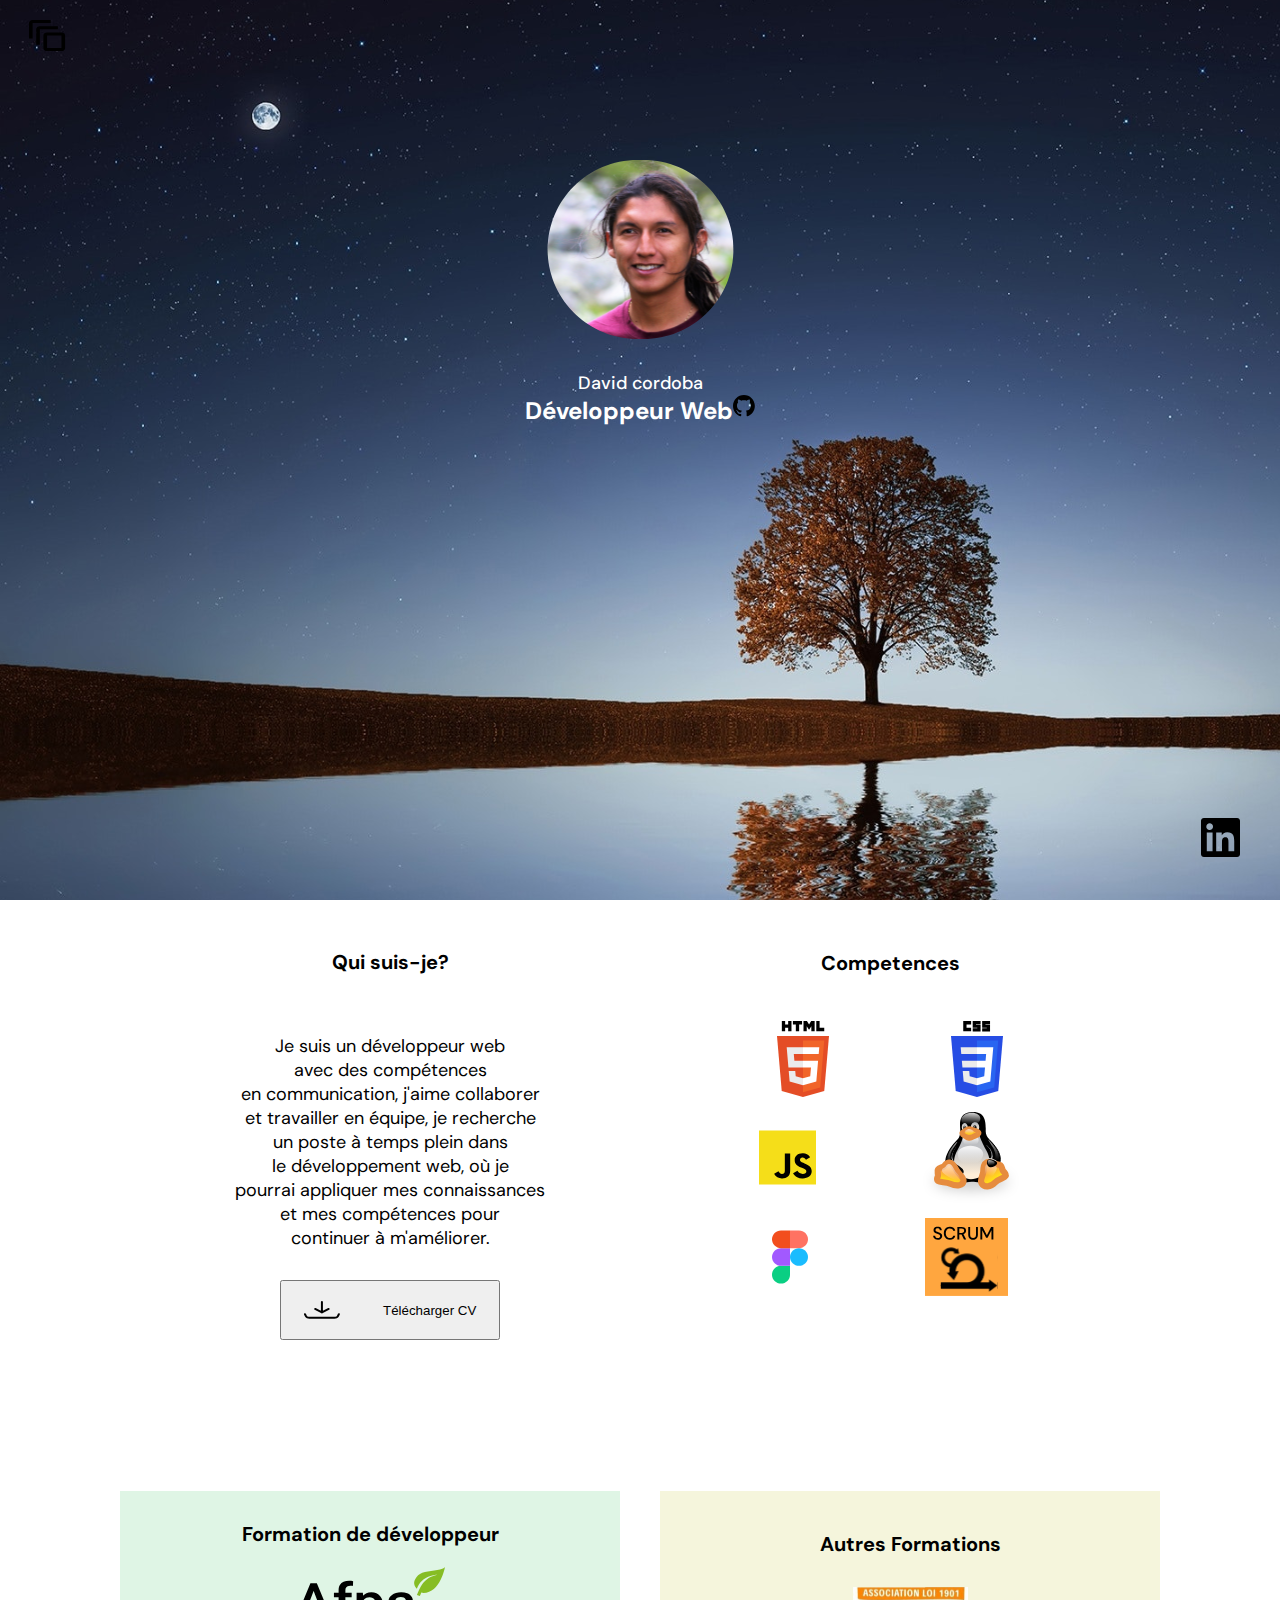
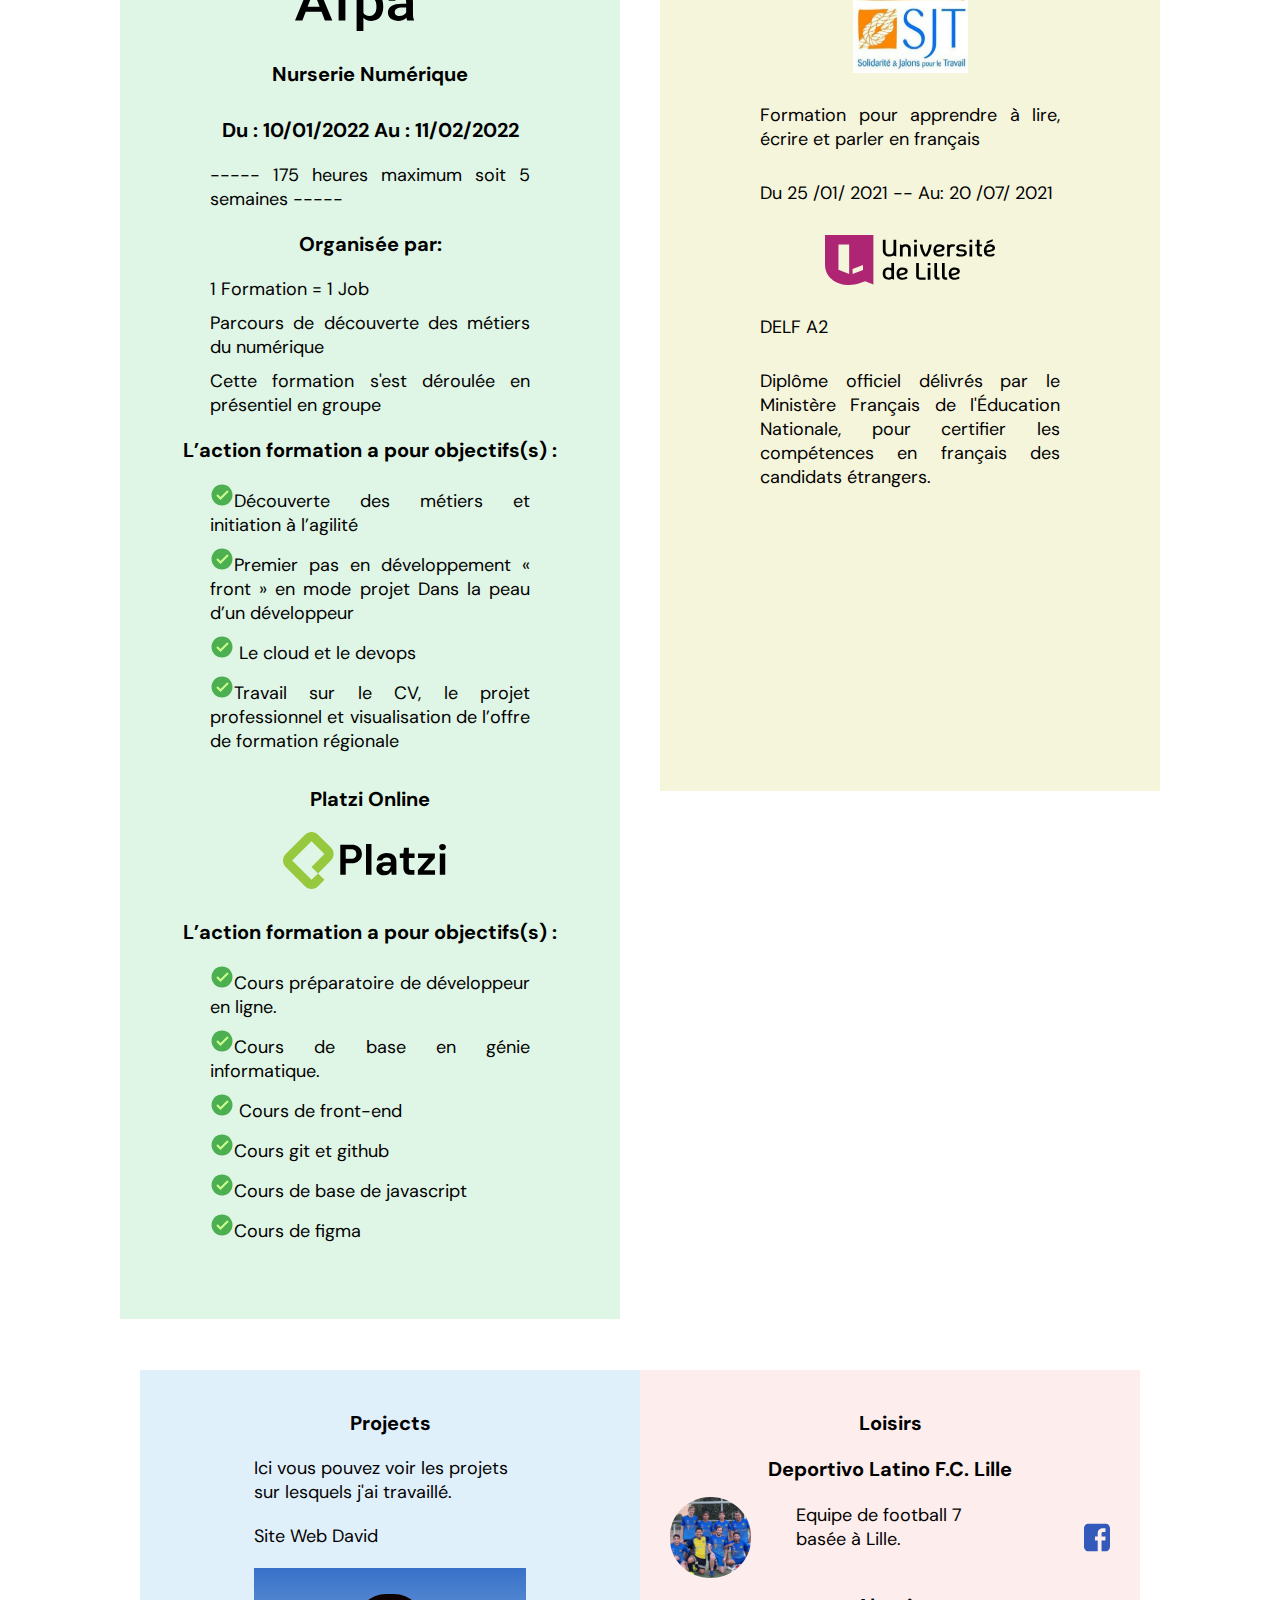
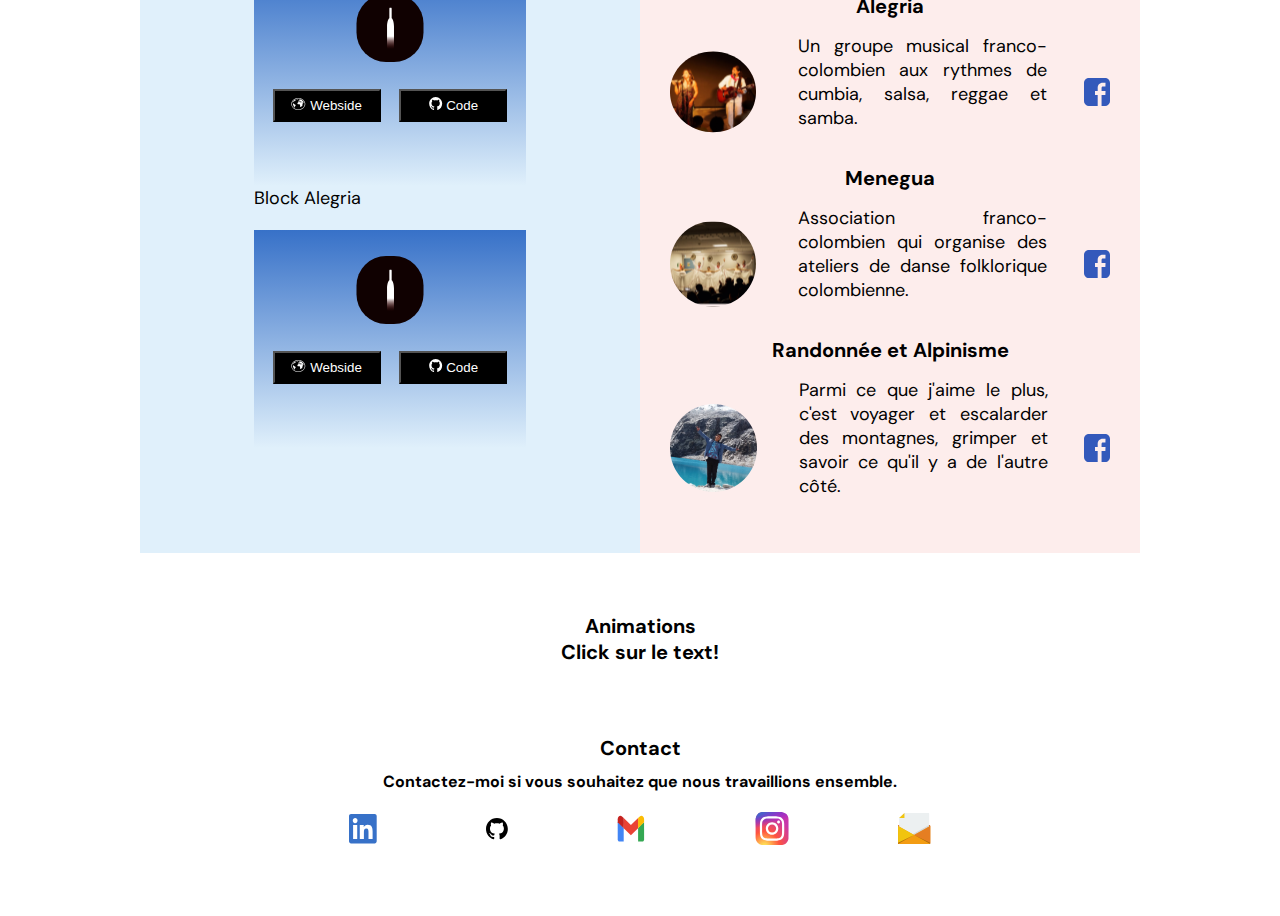
==== index.html @ ef3eb905 "termine los mediaQ para pc" ====
<!DOCTYPE html>
<html lang="en">

<head>
    <meta charset="UTF-8">
    <meta http-equiv="X-UA-Compatible" content="IE=edge">
    <meta name="viewport" content="width=device-width, initial-scale=1.0">
    <title>David</title>

    <link rel="shortcut icon" href="./images/Foto_David.svg" type="image/x-icon">
    <link
        href="https://fonts.googleapis.com/css2?family=DM+Sans:wght@400;500;700&family=Inter:wght@300;500&display=swap"
        rel="stylesheet" />
    <link rel="stylesheet" href="styles.css">
    <link rel="stylesheet" href="./media-queries.css">
    <link rel="stylesheet" href="./media_Q1025px-1920px.css">
</head>

<body>
    <header>

        <div class="header_icon_desplegable"><img src="./images/icon_desplegable.svg" alt="icon_desplegable"></div>
        <div class="header_images_title">
            <img class="foto_david" src="./images/Foto_David.svg" alt="Foto_David">
            <h1 class="header_h1">David cordoba</h1>
            <div class="header__developer">
                <div class="header__developer__title">Développeur Web </div>
                <div >
                    <a target="_blank" href="https://github.com/DavidBonvin">
                        <img class="icon-git" src="./images/icon_git_hub.svg" alt="icon_git_hub">
                    </a>
                </div>
            </div>
        </div>
        <div class="header_icon_in">
            <a target="_blank" href="https://www.linkedin.com/in/davidbonvin/">
                <img src="./images/icon_in.svg" alt="icon_in">
            </a>
        </div>
    </header>
    <div class="parent">
    <section class="Qui_suis-je">
        <h2>Qui suis-je?</h2>
        <p> Je suis un développeur web <br>
            avec des compétences <br>
            en communication, j'aime collaborer <br>
            et travailler en équipe, je recherche <br>
            un poste à temps plein dans <br>
            le développement web, où je <br>
            pourrai appliquer mes connaissances <br>
            et mes compétences pour <br>
            continuer à m'améliorer.</p>
        <button class="buttonCV"> <img src="./images/icon_descarga.svg" alt="icon_descarga">Télécharger CV </button>
    </section>
    <section class="competences">
        <h2>Competences</h2>
        <div class="container-competencesIcons">
        <div class="Competences_icons">
            <img src="./images/HTML5.svg" alt="HTML5">
            <img src="./images/CSS3.svg" alt="CSS3">
        </div>
        <div class="Competences_icons"><img src="./images/JS.svg" alt="JS">
            <img src="./images/Linux.svg" alt="Linux">
        </div>
        <div class="Competences_icons"><img src="./images/icon_figma.svg" alt="icon_figma">
            <img src="./images/scrum.svg" alt="scrum">
        </div></div>
    </section>
    </div>
    <div class="parent1">
    <section class="formations">
        <h2>Formation de développeur</h2>
        <article>
            <div class="formation__image__afpa">
                <img src="./images/Afpa.svg" alt="Afpa" width=30%>
            </div>
            <h2 class="formation__p__center">Nurserie Numérique</h2>
            <h2>Du : 10/01/2022 Au : 11/02/2022</h2>
            <p>----- 175 heures maximum soit 5 semaines -----</p>
        </article>
        <article id="Afpa_article">
            <h2>Organisée par:</h2>
            <p>1 Formation = 1 Job</p>
            <p>Parcours de découverte des métiers
                du numérique</p>
            <p>Cette formation s'est déroulée
                en présentiel en groupe</p>
            <h2>L’action formation a pour objectifs(s) :</h2>
            <p><img src="./images/icons_ok.svg" alt="icon">Découverte des métiers et initiation à l’agilité </p>
            <p> <img src="./images/icons_ok.svg" alt="icon">Premier pas en développement « front »
                en mode projet Dans la peau d’un développeur</p>
            <p><img src="./images/icons_ok.svg" alt="icon"> Le cloud et le devops</p>
            <p> <img src="./images/icons_ok.svg" alt="icon">Travail sur le CV, le projet professionnel
                et visualisation de l’offre de formation régionale</p>
        </article>
        <br>
        <h2>Platzi Online</h2>
        <div class="formation__image__afpa">
            <img src="./images/Platzi.svg" alt="Platzi" width=35%>
        </div>
        <h2>L’action formation a pour objectifs(s) :</h2>
        <p><img src="./images/icons_ok.svg" alt="icon">Cours préparatoire de développeur en ligne.</p>
        <p> <img src="./images/icons_ok.svg" alt="icon">Cours de base en génie informatique.</p>
        <p><img src="./images/icons_ok.svg" alt="icon"> Cours de front-end</p>
        <p> <img src="./images/icons_ok.svg" alt="icon">Cours git et github</p>
        <p> <img src="./images/icons_ok.svg" alt="icon">Cours de base de javascript</p>
        <p> <img src="./images/icons_ok.svg" alt="icon">Cours de figma</p> <br> <br>
    </section>
    <section class="Autres_formations">
        <h2>Autres Formations</h2>
        <div class="autres_formations__img">
            <img src="./images/SJT__icon.svg" alt="SJT">
        </div>
        <p>Formation pour apprendre à lire, écrire et parler en français </p>

        <p class="date__sjt"> Du 25 /01/ 2021 -- Au: 20 /07/ 2021</p>

        <div class="autres_formations__img">
            <img src="./images/Université_de_Lille_logo 1.svg" alt="U_Lille">
        </div>
        <p class="date__sjt">DELF A2</p>
        <p>Diplôme officiel délivrés par le Ministère Français de
            l'Éducation Nationale, pour certifier les compétences en français
            des candidats étrangers.
        </p>
    </section>
    </div>
    <div class="parent2">
    <section class="projets">
        <h2>Projects</h2>
        <p>Ici vous pouvez voir les projets <br>
            sur lesquels j'ai travaillé.</p>
        <p>Site Web David</p>
        <div id="cajas__projets">
            <div class="projets__1">
                <div class="projects__header"><img src="./images/img_bonvin.svg" alt="img_projecto"
                        class="cajas__projets__ima"></div>
                <div class="projects__foother">
                    <button class="projects__foother__button">
                        <span><img src="./images/mundo_icon.svg" alt="icon_mundo"></span>
                        Webside
                    </button>
                    <button class="projects__foother__button">
                        <span><img src="./images/git_icon_&.svg" alt="icon_git_hub"></span>
                        Code
                    </button>
                </div>
            </div>
            <p>Block Alegria</p>
            <div class="projets__1">
                <div class="projects__header"><img src="./images/img_bonvin.svg" alt="img_projecto"
                        class="cajas__projets__ima"></div>
                <div class="projects__foother">
                    <button class="projects__foother__button">
                        <span><img src="./images/mundo_icon.svg" alt="icon_mundo"></span>
                        Webside
                    </button>
                    <button class="projects__foother__button">
                        <span><img src="./images/git_icon_&.svg" alt="icon_git_hub"></span>
                        Code
                    </button>
                </div>
            </div>
        </div>
    </section>
    <section class="loisirs">
        <h2>Loisirs</h2>
        <h2>Deportivo Latino F.C. Lille</h2>
        <div class="Loisirs__top">
            <img src="./images/FCLatinos.svg" alt="latinos">
            <p>Equipe de football 7 <br>
                basée à Lille. </p>
            <img src="./images/facebook-rect.svg" alt="">
        </div>
        <h2>Alegria</h2>
        <div class="Loisirs__top">
            <img src="./images/Alegria.svg" alt="latinos">
            <p>Un groupe musical franco-colombien
                aux rythmes de cumbia, salsa, reggae et samba. </p>
            <img src="./images/facebook-rect.svg" alt="">
        </div>
        <h2>Menegua</h2>
        <div class="Loisirs__top">
            <img src="./images/Menegua.svg" alt="latinos">
            <p>Association franco-colombien qui organise des ateliers de
                danse folklorique colombienne. </p>
            <img src="./images/facebook-rect.svg" alt="">
        </div>
        <h2>Randonnée et Alpinisme</h2>
        <div class="Loisirs__top">
            <img src="./images/randonnée.svg" alt="latinos">
            <p>Parmi ce que j'aime le plus, c'est voyager et escalarder
                des montagnes, grimper et savoir ce qu'il y a de l'autre côté.
            </p>
            <img src="./images/facebook-rect.svg" alt="">
        </div>
    </section>
    </div>
    <section class="animations">
        <h2>Animations</h2>
        <h2 onclick="this.innerHTML='Merci pour votre visite!'">Click sur le text!</h2>
    </section>
    <footer>
        <h1 class="footer__h1">Contact</h1>
        <h2 class="footer__h2">Contactez-moi si vous souhaitez
            que nous travaillions ensemble.</h2>
        <div class="footer__icons">
            <img src="./images/icon_in_color.svg" alt="icon_in_color">
            <img src="./images/icon_git_hub.svg" alt="icon_git_hub">
            <img src="./images/icon_gmail.svg" alt="icon_gmail">
            <img src="./images/icon_instagram.svg" alt="icon_instagram">
            <img src="./images/icon_mensage.svg" alt="icon_mensage">
        </div>
    </footer>
    
</body>
<script src="./JS/index.js"></script>
</html>
---- styles.css ----
/*  Como tabajar ordenadamente 
1. posicionamiento
2.Modelo de caja (box model)
3.tipografia
4.visuales
5.otros 
*/
/* Como llamar la fuestes en css 
font-family: 'DM Sans', sans-serif;
font-family: 'Inter', sans-serif;
*/
  
/*  hbvdv */

* {
    box-sizing: border-box;
    margin: 0;
    padding: 0;
}
html {
    font-size: 62.5%;
    font-family: "DM Sans", sans-serif;
    
}
header {
    position: relative;
    display: flex;
    flex-direction: column;
    
    justify-content: space-between;
    width: 100%;
    min-width: 320px;
    height: 100vh;
    text-align: center;
    

}
.header_icon_desplegable{
    align-self: flex-start;
    padding: 2em 0em 0em 2.9em;
}
.header_icon_in{
    align-self: flex-end;
    padding: 1.5em;
}
.header_images_title {

    padding: 1em;
}
.foto_david{
    width: 40%;
    height: 40%;
}
.header_h1 {
    font-family: DM Sans;
    font-style: normal;
    font-weight: 500;
    font-size: 18px;
    line-height: 23px;
    padding: 30px 0px 0px 0px;
}
.header__developer {
    display: flex;
    justify-content: center;
}
.header__developer__title{
    font-family: 'DM Sans';
    font-size: 24px;
    font-weight: bold;
}
/* section Qui suis-je?*/

.Qui_suis-je h2 {
   
    font-style: normal;
    font-weight: 500;
    font-size: 18px;
    line-height: 23px;

    text-align: center;
    padding-top: 50px;
    padding-bottom: 30px;

}
.Qui_suis-je p {
    font-family:'DM Sans';
    text-align: center;
    font-size: medium;
    padding-top: 30px;
    padding-bottom: 30px;
}

    

.buttonCV {
    display: flex;
    justify-content: space-around;
    align-items: center;
  
    width: 220px;
    height: 60px;
    margin-left:auto ;
    margin-right:auto; 
}
/*Competences*/
.competences {
    padding-bottom: 30px;
}
.competences h2 {
    text-align: center;
    padding-top: 50px;
    padding-bottom: 30px;
}
.Competences_icons{
    
display: flex;

justify-content: space-evenly;
margin: 15px;
}

/* Formation */
.formations{
    position: relative;
    width: 100%;
    min-width: 320px;
    height: 100%;
    background-color: rgb(223, 245, 229);
    padding-top: 20px;
  
}
.formations h2{
    font-family: DM Sans;
    font-style: normal;
    font-weight: 500;
    font-size: 18px;
    text-align: center;
    padding-top: 10px;
    margin-bottom: 20px;
}
.formations p {
    text-align:justify;
    width:320px;
    margin: auto;
    font-size: 14px;
    margin-bottom: 10px;
}
.formation__p__center {
    text-align: center;
}
.formation__image__afpa{
    display: flex;
    justify-content: center;
    margin-bottom: 20px;
}
.formation__button {
    display: flex;
    justify-content:space-evenly;
    margin-top: 20px;
}
.afpa__p__center {
    text-align: center;
}

/* Autres Formations*/
.Autres_formations{
    position: relative;
    width: 100%;
    min-width: 320px;
    height: 100vh;
    background-color: beige;
  
}
.Autres_formations h2{
    font-family: DM Sans;
    font-style: normal;
    font-weight: 500;
    font-size: 18px;
    text-align: center;
    padding-top: 40px;
    margin-bottom: 30px;
}
.Autres_formations p {
    text-align: justify;
    width:300px;
    margin: auto;
    font-size: 18px;
    margin-bottom: 30px;
}
.autres_formations__img {
 display: flex;
 justify-content: center;    
 margin-bottom: 30px;
}
.date__sjt{
    text-align: center;
}
/*Projets*/
.projets{
    position: relative;
    width: 100%;
    min-width: 320px;
    height: 100%;
    padding-top: 20px;
    background-color:#E0F0FB ;
    padding-bottom: 40px;
  
  
}
.projets h2{
    font-family: DM Sans;
    font-style: normal;
    font-weight: 500;
    font-size: 18px;
    text-align: center;
    padding: 20px;
}
.projets p {
    text-align: justify;
    width:272px;
    margin: auto;
    font-size: 18px;
    padding-bottom: 20px;
}
.projets__1{
    width:272px;
height: 218px;
display: flex;
flex-direction: column;
background: linear-gradient(180deg, #3771C8 0%, rgba(55, 113, 200, 0) 100%);
margin: auto;

}
.projects__header{
    width: 100%;
    height: 121px;
    display: flex;
    justify-content: center;
    align-items: center;

}
.projects__foother {
    display: flex;
    justify-content: space-evenly;
}
.projects__foother__button{
    width: 108px;
    height: 33px;
    background-color: black;
    color: white;
}
.projets__2{
    Width:272px;
Height: 218px;
}
.cajas__projets__ima{
    width: 68px;
    height: 68px;
}
/* Loisirs*/
.loisirs{
    position: relative;
    width: 100%;
    min-width: 320px;
    height: 100%;
    padding-top: 30px;
    padding-bottom: 30px;
    background-color:#FDEDEC;
  
}
.loisirs h2 {
    font-family: DM Sans;
    font-style: normal;
    font-weight: 500;
    font-size: 18px;
    text-align: center;
    padding-top: 10px;
    margin-bottom: 10px;
}
.Loisirs__top {
    display: flex;
    justify-content: space-evenly;
    padding: 20px;
}
.Loisirs__top p {
    text-align: justify;
    width:200px;
    margin: auto;
    font-size: 14px;
    padding-bottom: 20px;
    padding-left: 10px;
    padding-right: 5px;
}
/* Animations*/
.animations {
    padding: 20px;
}
.animations h2 {
    text-align: center;
}


/* Footer */
footer h1 {
    text-align: center;
    padding-top: 10px;
    padding-bottom: 10px;
}
footer h2{
    font-size: medium;
    text-align: center;
}
.footer__icons{
    display: flex;
    justify-content: space-evenly;
    padding-bottom: 30px;
    padding-top: 20px;
}
---- media-queries.css ----
/* Styles  defecto pour les telephons */
     
:root {
  --font-weightH2: 700;
  --font-ZiseH2: 200%;
  --font-ziseP: 180%;
}



@media screen and (min-width: 415px) and (max-width: 1024px){
    /* Styles pour les tables */
    header {
      /*background-color: rgb(49, 97, 209);*/
      background-image:url("./images/Imagen-arbolHeader.svg")  ;
      background-repeat: no-repeat;
      background-size: auto;
      

    }
    .foto_david{
      width: 35%;
      height: 35%;
  }
.header_h1 {
   
    color: white; 
}

.header__developer__title{
    
    color: white;
}
.header_icon_in {
  padding: 4em;
}
.Qui_suis-je {
  width: 500px;
  margin: auto;
}
.competences{
  width: 500px;
  margin: auto;
}
.container-competencesIcons {
  width: 80%;
margin: auto;
}
.formations {
  width: 500px;
  margin: auto;
}
.Autres_formations{
  width: 500px;
  margin: auto;
}
.projets {
  width: 500px;
  margin: auto;
}
.loisirs{
  width: 500px;
  margin: auto;
}
/* P*/
.Qui_suis-je p {
  font-size:var(--font-ziseP);
}
.formations p {
  font-size: var(--font-ziseP);
}

.Autres_formations p {
  font-size: var(--font-ziseP);
}
.projets p {
  font-size: var(--font-ziseP);
}
.loisirs p {
  font-size: var(--font-ziseP);
}
.animations p {
  font-size: var(--font-ziseP);
}
/* h2*/
.Qui_suis-je h2 {
  font-size: 200%;
  font-weight: var(--font-weightH2);
}.competences h2 {
  font-weight: var(--font-weightH2);
  font-size: var(--font-ZiseH2);
}
.formations h2 {
  font-weight: var(--font-weightH2);
  font-size: var(--font-ZiseH2);
}
.Autres_formations h2 {
  font-weight: var(--font-weightH2);
  font-size: var(--font-ZiseH2);
}
.projets h2{
  font-weight: var(--font-weightH2);
  font-size: var(--font-ZiseH2);
}
.loisirs h2 {
  font-weight: var(--font-weightH2);
  font-size: var(--font-ZiseH2);
}
.animations h2 {
  font-weight: var(--font-weightH2);
  font-size: var(--font-ZiseH2);
}
.container-competencesIcons {
  width: 500px;
}
.Loisirs__top {
  width: 90%;
  margin: auto;
  padding: 1%;
  justify-content: space-evenly;
}
.Loisirs__top p {
  width: 60%;
  
}
}






@media screen and (min-width: 1921px){
    /* Styles pour les ordenateurs 4K*/
    header {
      background-color: rgb(0, 255, 102);
    }
}
---- media_Q1025px-1920px.css ----
@media screen and (min-width: 1025px) and (max-width: 1920px){
    /* Styles pour les ordenateurs */
    header {
      /*background-color: rgb(49, 97, 209);*/
      background-image:url("./images/Imagen-arbolHeader.svg")  ;
      background-repeat: no-repeat;
      background-size: auto;
      

    }
    .foto_david{
      width: 35%;
      height: 35%;
  }
.header_h1 {
   
    color: white; 
}

.header__developer__title{
    
    color: white;
}
.header_icon_in {
  padding: 4em;
}
.parent {
  display: grid;
  grid-template-columns: repeat(12, 1fr);
  grid-template-rows: repeat(12, 1fr);
  grid-column-gap: 0px;
  grid-row-gap: 0px;
  }
.Qui_suis-je {
  width: 500px;
  margin: auto;
  grid-area: 1 / 3 / 13 / 7;
}
.competences{
  width: 500px;
  margin: auto;
  
  grid-area: 1 / 7 / 13 / 11; 
}
.container-competencesIcons {
  width: 80%;
margin: auto;
}
.parent1 {
  display: grid;
  grid-template-columns: repeat(12, 1fr);
  grid-template-rows: repeat(12, 1fr);
  grid-column-gap: 0px;
  grid-row-gap: 0px;
  }
.formations {
  width: 500px;
  margin: 20px;
  grid-area: 2 / 3 / 13 / 7;
}
.Autres_formations{
  width: 500px;
  margin: 20px;
  grid-area: 2 / 7 / 13 / 11;
}
.parent2 {
  display: grid;
  grid-template-columns: repeat(12, 1fr);
  grid-template-rows: repeat(12, 1fr);
  grid-column-gap: 0px;
  grid-row-gap: 0px;
  }
.projets {
  width: 500px;
  margin: auto;
  grid-area: 2 / 3 / 13 / 7;
}
.loisirs{
  width: 500px;
  margin: auto;
  grid-area: 2 / 7 / 13 / 11;
}
/* P*/
.Qui_suis-je p {
  font-size:var(--font-ziseP);
}
.formations p {
  font-size: var(--font-ziseP);
}

.Autres_formations p {
  font-size: var(--font-ziseP);
}
.projets p {
  font-size: var(--font-ziseP);
}
.loisirs p {
  font-size: var(--font-ziseP);
}
.animations p {
  font-size: var(--font-ziseP);
}
/* h2*/
.Qui_suis-je h2 {
  font-size: 200%;
  font-weight: var(--font-weightH2);
}.competences h2 {
  font-weight: var(--font-weightH2);
  font-size: var(--font-ZiseH2);
}
.formations h2 {
  font-weight: var(--font-weightH2);
  font-size: var(--font-ZiseH2);
}
.Autres_formations h2 {
  font-weight: var(--font-weightH2);
  font-size: var(--font-ZiseH2);
}
.projets h2{
  font-weight: var(--font-weightH2);
  font-size: var(--font-ZiseH2);
}
.loisirs h2 {
  font-weight: var(--font-weightH2);
  font-size: var(--font-ZiseH2);
}
.animations h2 {
  font-weight: var(--font-weightH2);
  font-size: var(--font-ZiseH2);
}
.container-competencesIcons {
  width: 500px;
}
.Loisirs__top {
  width: 90%;
  margin: auto;
  padding: 1%;
  justify-content: space-evenly;
}
.Loisirs__top p {
  width: 60%;
  
}
.animations {
  margin: 40px;
}
footer {
  margin: 40px;
}
.footer__icons {
  width: 800px;
  margin: auto;
}
}
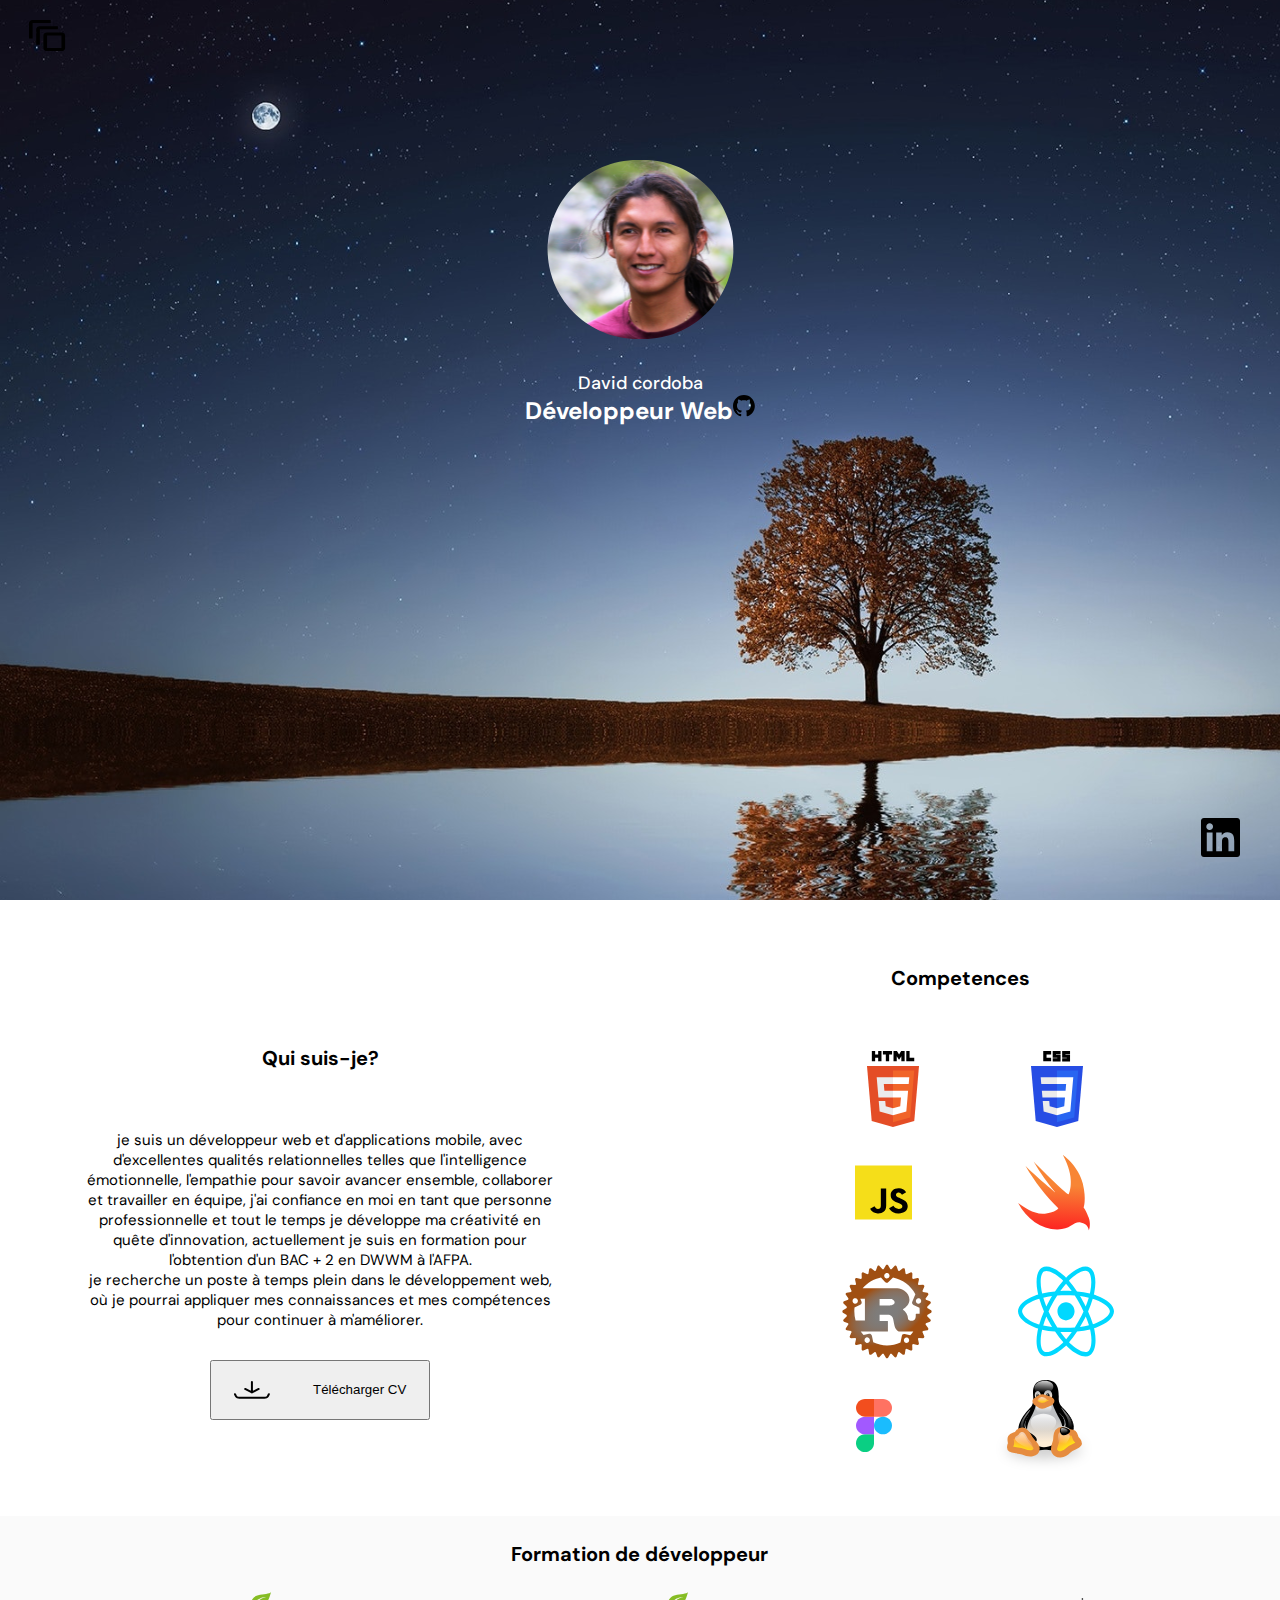
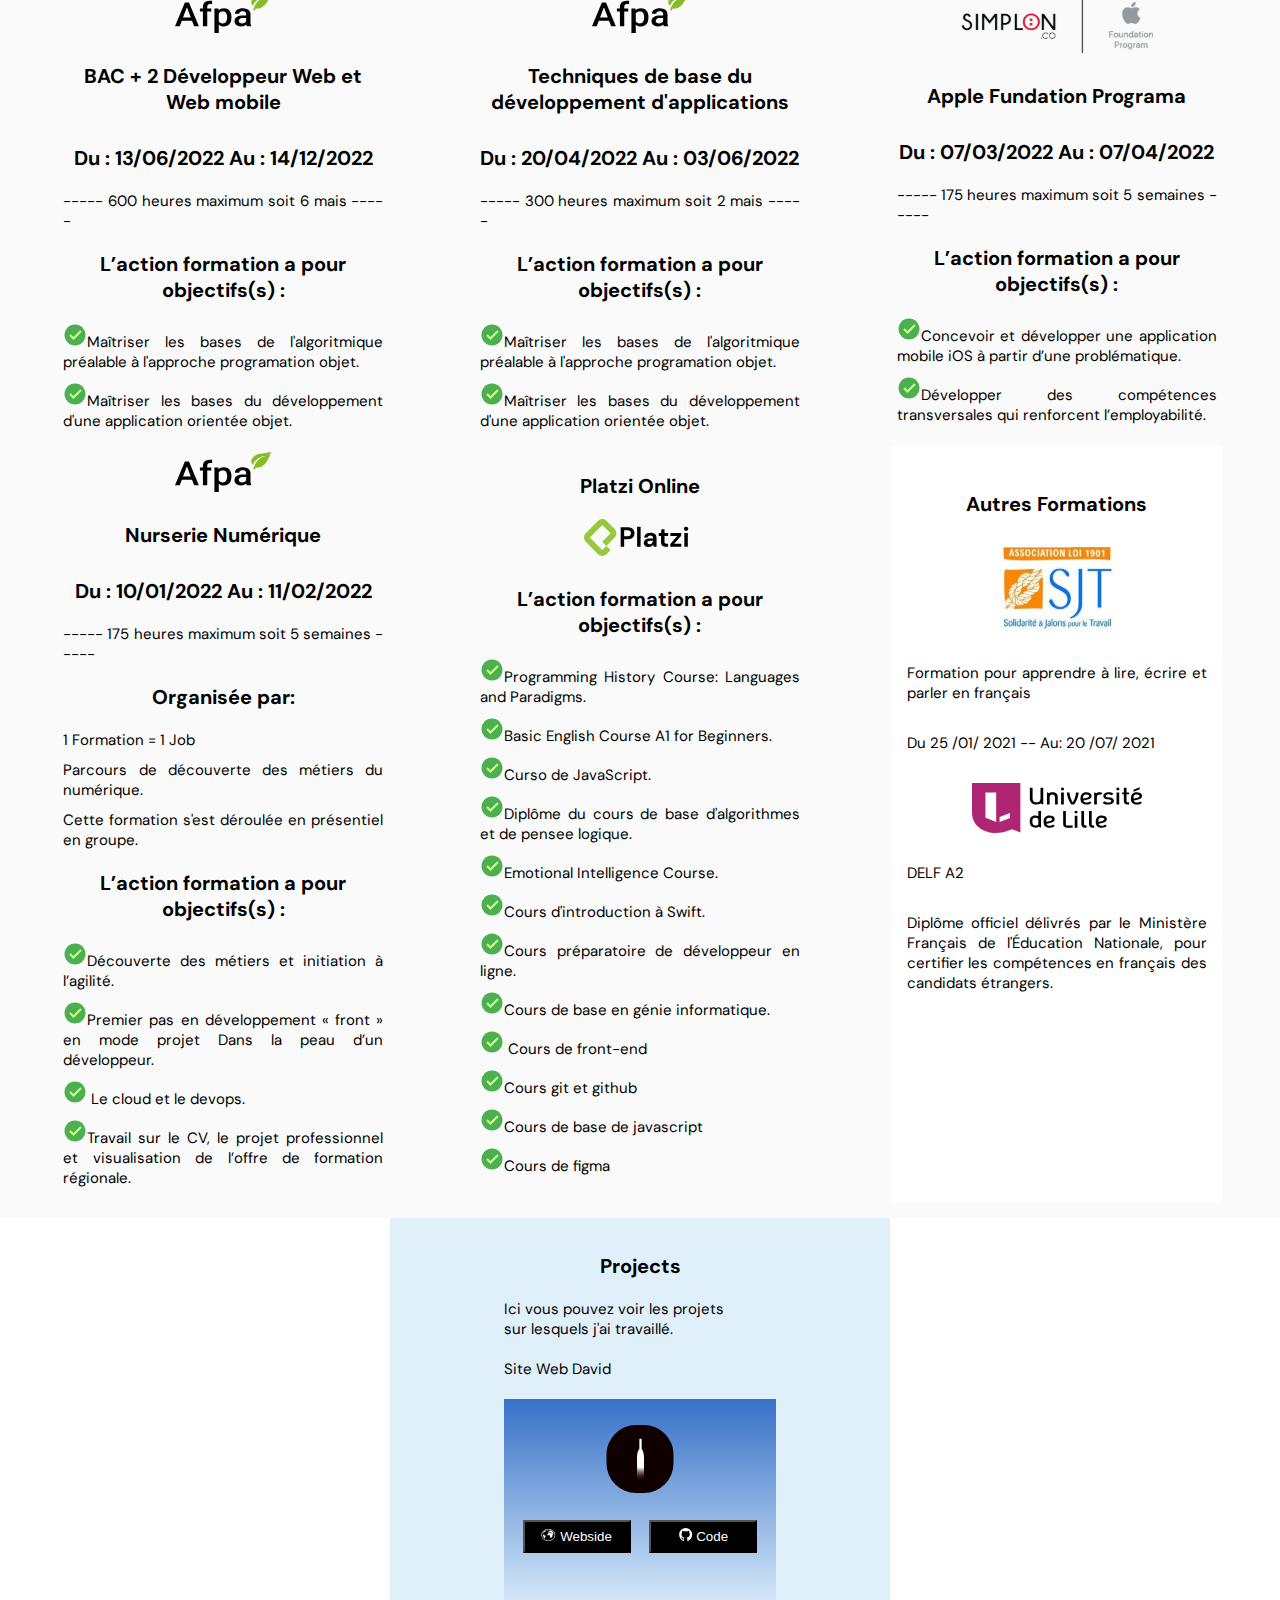
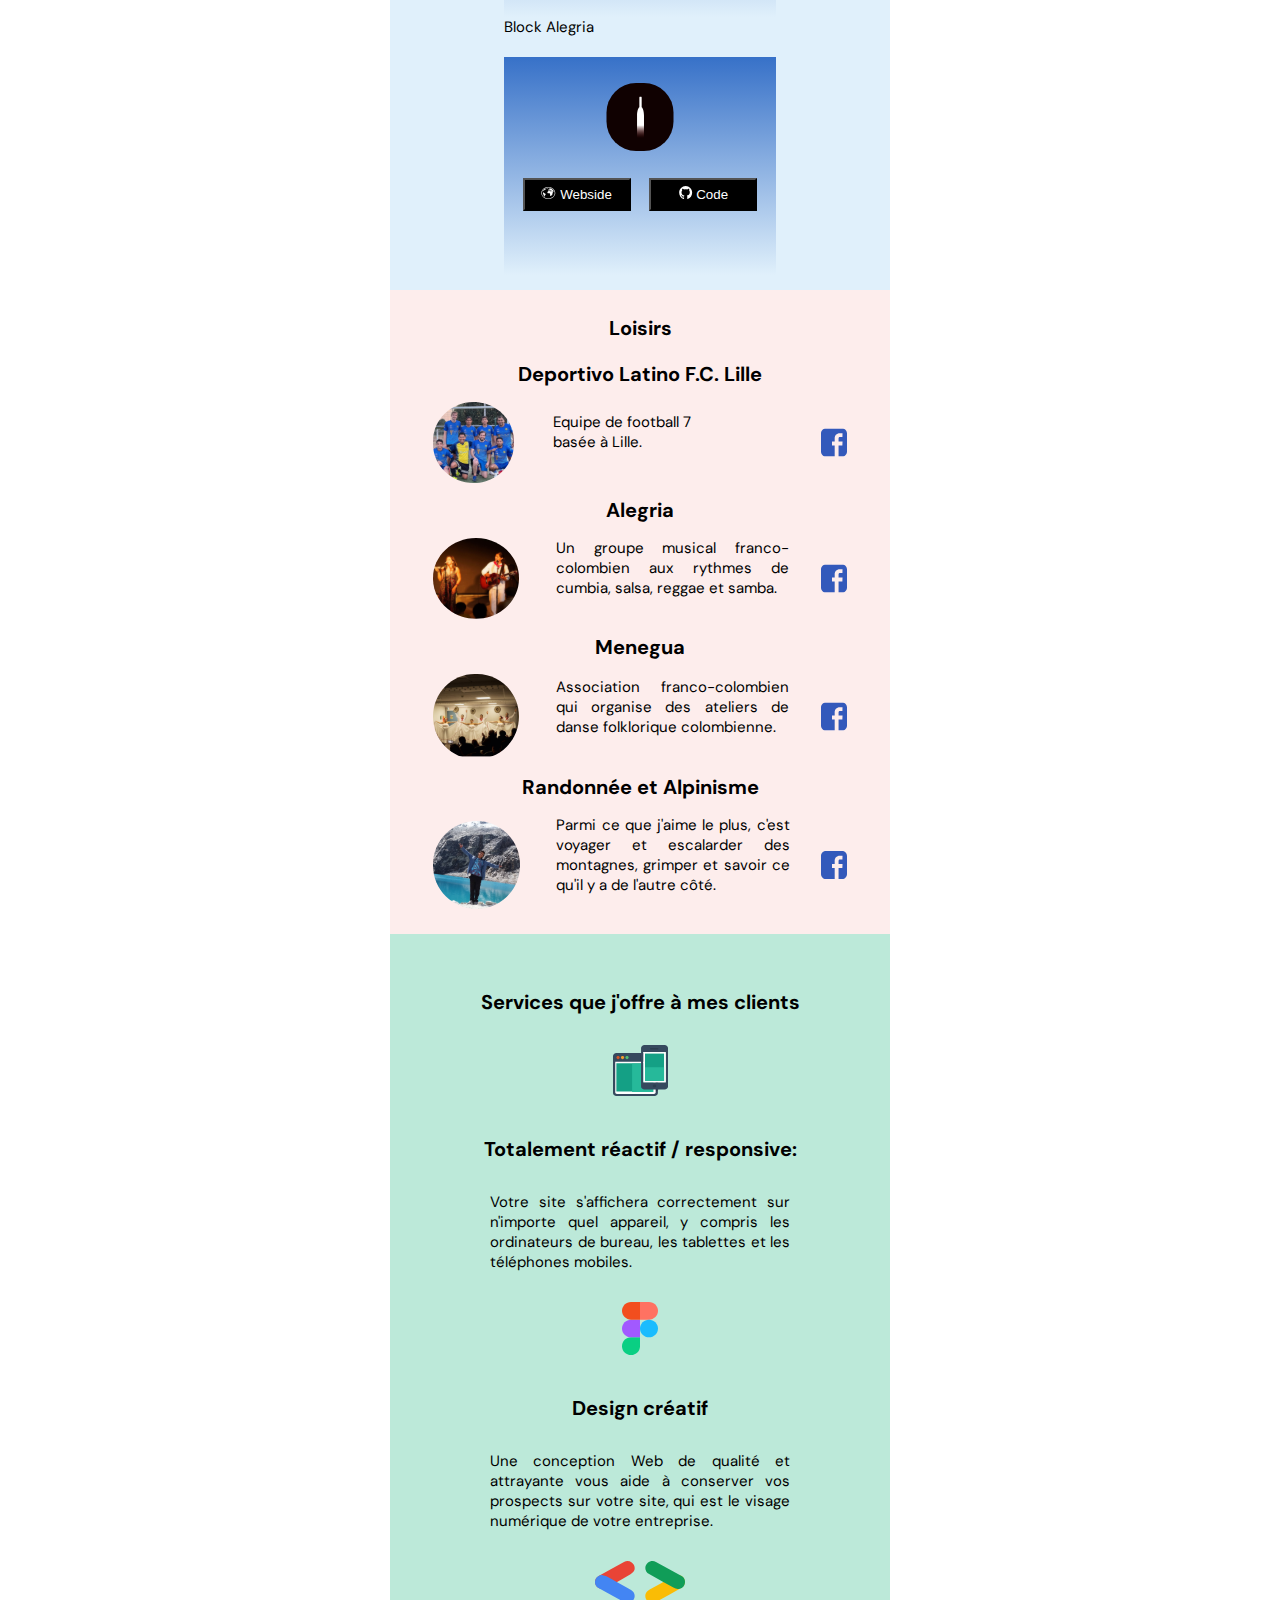
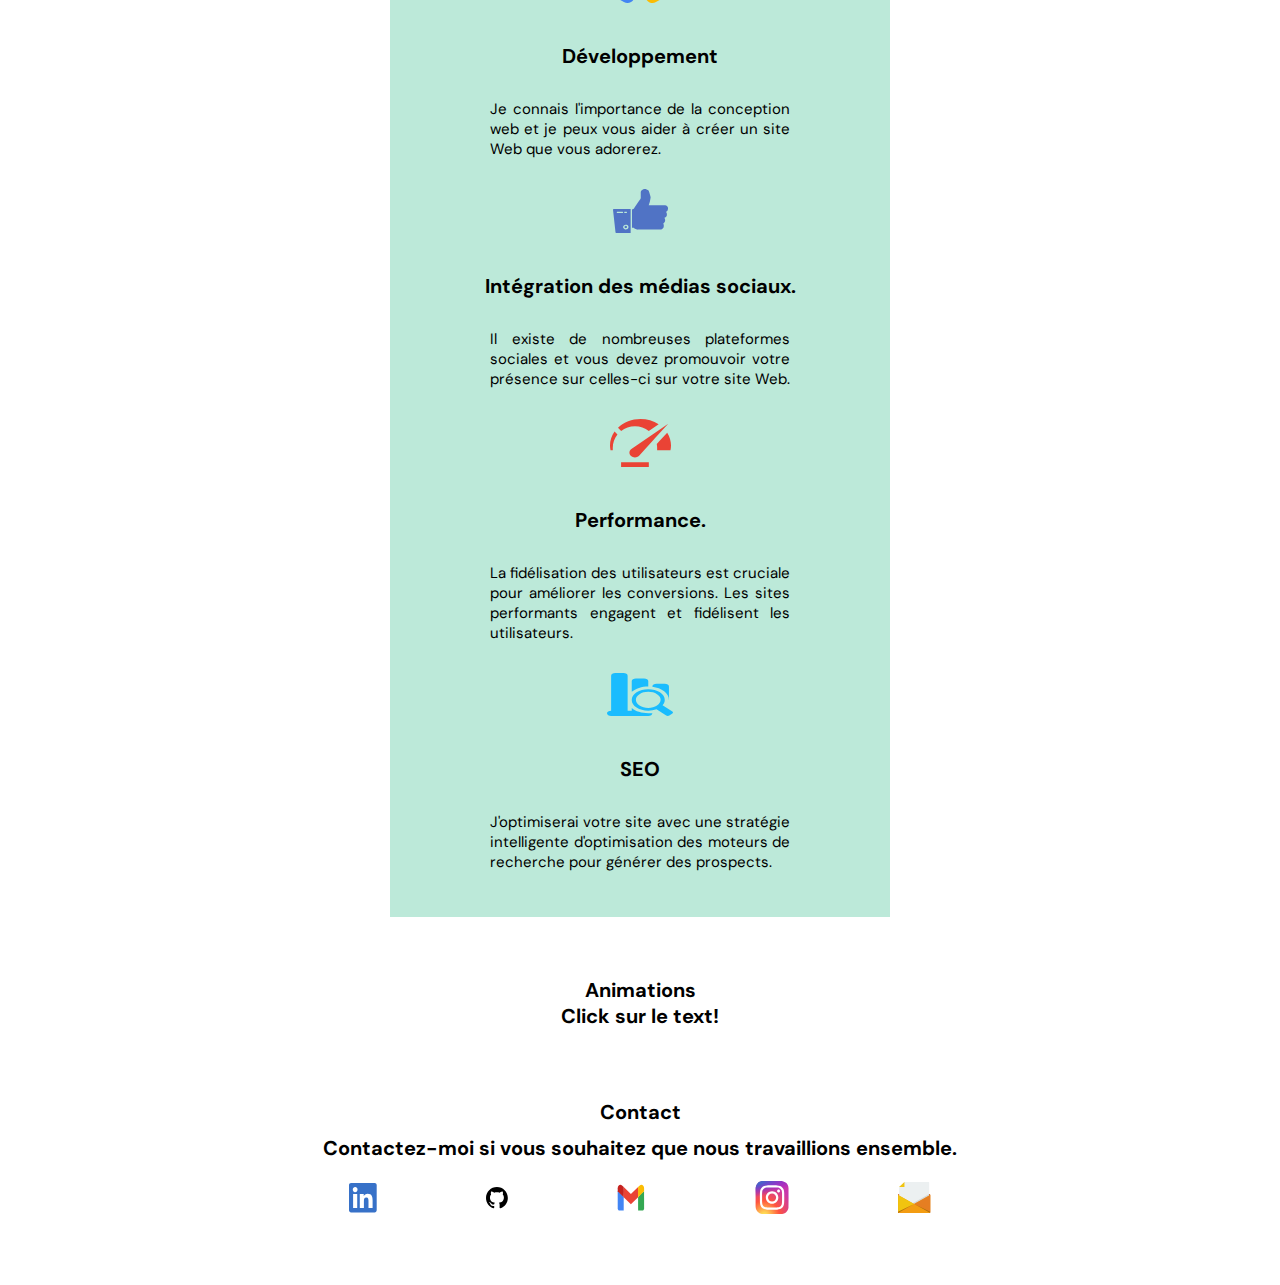
==== commit 5297708c: "mediaQueries para las pantallas grandes" ====
--- a/index.html
+++ b/index.html
@@ -25,7 +25,7 @@
             <h1 class="header_h1">David cordoba</h1>
             <div class="header__developer">
                 <div class="header__developer__title">Développeur Web </div>
-                <div >
+                <div>
                     <a target="_blank" href="https://github.com/DavidBonvin">
                         <img class="icon-git" src="./images/icon_git_hub.svg" alt="icon_git_hub">
                     </a>
@@ -39,163 +39,286 @@
         </div>
     </header>
     <div class="parent">
-    <section class="Qui_suis-je">
-        <h2>Qui suis-je?</h2>
-        <p> Je suis un développeur web <br>
-            avec des compétences <br>
-            en communication, j'aime collaborer <br>
-            et travailler en équipe, je recherche <br>
-            un poste à temps plein dans <br>
-            le développement web, où je <br>
-            pourrai appliquer mes connaissances <br>
-            et mes compétences pour <br>
-            continuer à m'améliorer.</p>
-        <button class="buttonCV"> <img src="./images/icon_descarga.svg" alt="icon_descarga">Télécharger CV </button>
-    </section>
-    <section class="competences">
-        <h2>Competences</h2>
-        <div class="container-competencesIcons">
-        <div class="Competences_icons">
-            <img src="./images/HTML5.svg" alt="HTML5">
-            <img src="./images/CSS3.svg" alt="CSS3">
-        </div>
-        <div class="Competences_icons"><img src="./images/JS.svg" alt="JS">
-            <img src="./images/Linux.svg" alt="Linux">
-        </div>
-        <div class="Competences_icons"><img src="./images/icon_figma.svg" alt="icon_figma">
-            <img src="./images/scrum.svg" alt="scrum">
-        </div></div>
-    </section>
+        <section class="Qui_suis-je">
+            <h2>Qui suis-je?</h2>
+            <p>
+                je suis un développeur web et d'applications mobile,
+                avec d'excellentes qualités relationnelles telles que
+                l'intelligence émotionnelle, l'empathie pour savoir avancer ensemble,
+                collaborer et travailler en équipe, j'ai confiance en moi en tant que
+                personne professionnelle et tout le temps je développe ma créativité
+                en quête d'innovation, actuellement je suis en formation pour l'obtention
+                d'un BAC + 2 en DWWM à l'AFPA.<br>
+                je recherche
+                un poste à temps plein dans
+                le développement web, où je
+                pourrai appliquer mes connaissances
+                et mes compétences pour
+                continuer à m'améliorer.<br>
+            </p>
+            <button class="buttonCV"> <img src="./images/icon_descarga.svg" alt="icon_descarga">Télécharger CV </button>
+        </section>
+        <section class="competences">
+            <h2>Competences</h2>
+            <div class="container-competencesIcons">
+                <div class="Competences_icons">
+                    <img src="./images/HTML5.svg" alt="HTML5">
+                    <img src="./images/CSS3.svg" alt="CSS3">
+                </div>
+                <div class="Competences_icons"><img src="./images/JS.svg" alt="JS">
+                    <img src="./images/Icon_Swift.svg" alt="Swift">
+                </div>
+                <div class="Competences_icons"><img src="./images/Icon_Rust.svg" alt="Icon_Rust">
+                    <img src="./images/Icon_React.svg" alt="React">
+                </div>
+                <div class="Competences_icons"><img src="./images/icon_figma.svg" alt="figma">
+                    <img src="./images/Linux.svg" alt="Linux">
+                </div>
+            </div>
+        </section>
     </div>
     <div class="parent1">
-    <section class="formations">
-        <h2>Formation de développeur</h2>
-        <article>
+        <section class="formations">
+            <h2 class="h2formations">Formation de développeur</h2>
+            <article class="formation1">
+                <div class="formation__image__afpa">
+                    <img src="./images/Afpa.svg" alt="Afpa" width=30%>
+                </div>
+                <h2 class="formation__p__center">BAC + 2 Développeur Web et Web mobile</h2>
+                <h2>Du : 13/06/2022 Au : 14/12/2022</h2>
+                <p>----- 600 heures maximum soit 6 mais -----</p>
+                <h2>L’action formation a pour objectifs(s) :</h2>
+                <p><img src="./images/icons_ok.svg" alt="icon">Maîtriser les bases de l'algoritmique préalable à l'approche
+                    programation objet.</p>
+                <p><img src="./images/icons_ok.svg" alt="icon">Maîtriser les bases du développement d'une application
+                    orientée objet. </p>
+            </article>
+            <article class="formation2">
+                <div class="formation__image__afpa">
+                    <img src="./images/Afpa.svg" alt="Afpa" width=30%>
+                </div>
+                <h2 class="formation__p__center">Techniques de base du développement d'applications</h2>
+                <h2>Du : 20/04/2022 Au : 03/06/2022</h2>
+                <p>----- 300 heures maximum soit 2 mais -----</p>
+                <h2>L’action formation a pour objectifs(s) :</h2>
+                <p><img src="./images/icons_ok.svg" alt="icon">Maîtriser les bases de l'algoritmique préalable à l'approche
+                    programation objet.</p>
+                <p><img src="./images/icons_ok.svg" alt="icon">Maîtriser les bases du développement d'une application
+                    orientée objet. </p>
+            </article>
+            <article class="formation3">
+                    <div class="formation__image__afpa">
+                        <img src="./images/Simplon_Apple_moyen 1.svg" alt="Afpa" width=60%>
+                    </div>
+                    <h2 class="formation__p__center">Apple Fundation Programa</h2>
+                    <h2>Du : 07/03/2022 Au : 07/04/2022</h2>
+                    <p>----- 175 heures maximum soit 5 semaines -----</p>
+                    <h2>L’action formation a pour objectifs(s) :</h2>
+                    <p><img src="./images/icons_ok.svg" alt="icon">Concevoir et développer une application mobile iOS à
+                        partir d’une problématique.</p>
+                    <p><img src="./images/icons_ok.svg" alt="icon">Développer des compétences
+                        transversales qui renforcent l’employabilité. </p>
+            </article>
+            <article class="formation4">
+                <div class="formation__image__afpa">
+                    <img src="./images/Afpa.svg" alt="Afpa" width=30%>
+                </div>
+                <h2 class="formation__p__center">Nurserie Numérique</h2>
+                <h2>Du : 10/01/2022 Au : 11/02/2022</h2>
+                <p>----- 175 heures maximum soit 5 semaines -----</p>
+                <div id="Afpa_article">
+                <h2>Organisée par:</h2>
+                <p>1 Formation = 1 Job</p>
+                <p>Parcours de découverte des métiers
+                    du numérique.</p>
+                <p>Cette formation s'est déroulée
+                    en présentiel en groupe.</p>
+                <h2>L’action formation a pour objectifs(s) :</h2>
+                <p><img src="./images/icons_ok.svg" alt="icon">Découverte des métiers et initiation à l’agilité. </p>
+                <p> <img src="./images/icons_ok.svg" alt="icon">Premier pas en développement « front »
+                    en mode projet Dans la peau d’un développeur.</p>
+                <p><img src="./images/icons_ok.svg" alt="icon"> Le cloud et le devops.</p>
+                <p> <img src="./images/icons_ok.svg" alt="icon">Travail sur le CV, le projet professionnel
+                    et visualisation de l’offre de formation régionale.</p>
+                </div>
+            </article>
+            <article class="formation5">
+            <h2>Platzi Online</h2>
             <div class="formation__image__afpa">
-                <img src="./images/Afpa.svg" alt="Afpa" width=30%>
-            </div>
-            <h2 class="formation__p__center">Nurserie Numérique</h2>
-            <h2>Du : 10/01/2022 Au : 11/02/2022</h2>
-            <p>----- 175 heures maximum soit 5 semaines -----</p>
-        </article>
-        <article id="Afpa_article">
-            <h2>Organisée par:</h2>
-            <p>1 Formation = 1 Job</p>
-            <p>Parcours de découverte des métiers
-                du numérique</p>
-            <p>Cette formation s'est déroulée
-                en présentiel en groupe</p>
+                <img src="./images/Platzi.svg" alt="Platzi" width=35%>
+            </div>
             <h2>L’action formation a pour objectifs(s) :</h2>
-            <p><img src="./images/icons_ok.svg" alt="icon">Découverte des métiers et initiation à l’agilité </p>
-            <p> <img src="./images/icons_ok.svg" alt="icon">Premier pas en développement « front »
-                en mode projet Dans la peau d’un développeur</p>
-            <p><img src="./images/icons_ok.svg" alt="icon"> Le cloud et le devops</p>
-            <p> <img src="./images/icons_ok.svg" alt="icon">Travail sur le CV, le projet professionnel
-                et visualisation de l’offre de formation régionale</p>
-        </article>
-        <br>
-        <h2>Platzi Online</h2>
-        <div class="formation__image__afpa">
-            <img src="./images/Platzi.svg" alt="Platzi" width=35%>
-        </div>
-        <h2>L’action formation a pour objectifs(s) :</h2>
-        <p><img src="./images/icons_ok.svg" alt="icon">Cours préparatoire de développeur en ligne.</p>
-        <p> <img src="./images/icons_ok.svg" alt="icon">Cours de base en génie informatique.</p>
-        <p><img src="./images/icons_ok.svg" alt="icon"> Cours de front-end</p>
-        <p> <img src="./images/icons_ok.svg" alt="icon">Cours git et github</p>
-        <p> <img src="./images/icons_ok.svg" alt="icon">Cours de base de javascript</p>
-        <p> <img src="./images/icons_ok.svg" alt="icon">Cours de figma</p> <br> <br>
-    </section>
-    <section class="Autres_formations">
-        <h2>Autres Formations</h2>
-        <div class="autres_formations__img">
-            <img src="./images/SJT__icon.svg" alt="SJT">
-        </div>
-        <p>Formation pour apprendre à lire, écrire et parler en français </p>
-
-        <p class="date__sjt"> Du 25 /01/ 2021 -- Au: 20 /07/ 2021</p>
-
-        <div class="autres_formations__img">
-            <img src="./images/Université_de_Lille_logo 1.svg" alt="U_Lille">
-        </div>
-        <p class="date__sjt">DELF A2</p>
-        <p>Diplôme officiel délivrés par le Ministère Français de
-            l'Éducation Nationale, pour certifier les compétences en français
-            des candidats étrangers.
-        </p>
+    
+            <p><img src="./images/icons_ok.svg" alt="icon">Programming History Course: Languages and Paradigms.</p>
+            <p><img src="./images/icons_ok.svg" alt="icon">Basic English Course A1 for Beginners.</p>
+            <p><img src="./images/icons_ok.svg" alt="icon">Curso de JavaScript.</p>
+            <p><img src="./images/icons_ok.svg" alt="icon">Diplôme du cours de base d'algorithmes et de pensee logique.</p>
+            <p><img src="./images/icons_ok.svg" alt="icon">Emotional Intelligence Course.</p>
+            <p><img src="./images/icons_ok.svg" alt="icon">Cours d'introduction à Swift.</p>
+            <p><img src="./images/icons_ok.svg" alt="icon">Cours préparatoire de développeur en ligne.</p>
+            <p> <img src="./images/icons_ok.svg" alt="icon">Cours de base en génie informatique.</p>
+            <p><img src="./images/icons_ok.svg" alt="icon"> Cours de front-end</p>
+            <p> <img src="./images/icons_ok.svg" alt="icon">Cours git et github</p>
+            <p> <img src="./images/icons_ok.svg" alt="icon">Cours de base de javascript</p>
+            <p> <img src="./images/icons_ok.svg" alt="icon">Cours de figma</p>
+            </article>
+        
+        <article class="Autres_formations">
+            <h2>Autres Formations</h2>
+            <div class="autres_formations__img">
+                <img src="./images/SJT__icon.svg" alt="SJT">
+            </div>
+            <p>Formation pour apprendre à lire, écrire et parler en français </p>
+
+            <p class="date__sjt"> Du 25 /01/ 2021 -- Au: 20 /07/ 2021</p>
+
+            <div class="autres_formations__img">
+                <img src="./images/Université_de_Lille_logo 1.svg" alt="U_Lille">
+            </div>
+            <p class="date__sjt">DELF A2</p>
+            <p>Diplôme officiel délivrés par le Ministère Français de
+                l'Éducation Nationale, pour certifier les compétences en français
+                des candidats étrangers.
+            </p>
+        </article>
     </section>
     </div>
     <div class="parent2">
-    <section class="projets">
-        <h2>Projects</h2>
-        <p>Ici vous pouvez voir les projets <br>
-            sur lesquels j'ai travaillé.</p>
-        <p>Site Web David</p>
-        <div id="cajas__projets">
-            <div class="projets__1">
-                <div class="projects__header"><img src="./images/img_bonvin.svg" alt="img_projecto"
-                        class="cajas__projets__ima"></div>
-                <div class="projects__foother">
-                    <button class="projects__foother__button">
-                        <span><img src="./images/mundo_icon.svg" alt="icon_mundo"></span>
-                        Webside
-                    </button>
-                    <button class="projects__foother__button">
-                        <span><img src="./images/git_icon_&.svg" alt="icon_git_hub"></span>
-                        Code
-                    </button>
-                </div>
-            </div>
-            <p>Block Alegria</p>
-            <div class="projets__1">
-                <div class="projects__header"><img src="./images/img_bonvin.svg" alt="img_projecto"
-                        class="cajas__projets__ima"></div>
-                <div class="projects__foother">
-                    <button class="projects__foother__button">
-                        <span><img src="./images/mundo_icon.svg" alt="icon_mundo"></span>
-                        Webside
-                    </button>
-                    <button class="projects__foother__button">
-                        <span><img src="./images/git_icon_&.svg" alt="icon_git_hub"></span>
-                        Code
-                    </button>
-                </div>
-            </div>
-        </div>
+        <section class="projets">
+            <h2>Projects</h2>
+            <p>Ici vous pouvez voir les projets <br>
+                sur lesquels j'ai travaillé.</p>
+            <p>Site Web David</p>
+            <div id="cajas__projets">
+                <div class="projets__1">
+                    <div class="projects__header"><img src="./images/img_bonvin.svg" alt="img_projecto"
+                            class="cajas__projets__ima"></div>
+                    <div class="projects__foother">
+                        <button class="projects__foother__button">
+                            <span><img src="./images/mundo_icon.svg" alt="icon_mundo"></span>
+                            Webside
+                        </button>
+                        <button class="projects__foother__button">
+                            <span><img src="./images/git_icon_&.svg" alt="icon_git_hub"></span>
+                            Code
+                        </button>
+                    </div>
+                </div>
+                <p>Block Alegria</p>
+                <div class="projets__1">
+                    <div class="projects__header"><img src="./images/img_bonvin.svg" alt="img_projecto"
+                            class="cajas__projets__ima"></div>
+                    <div class="projects__foother">
+                        <button class="projects__foother__button">
+                            <span><img src="./images/mundo_icon.svg" alt="icon_mundo"></span>
+                            Webside
+                        </button>
+                        <button class="projects__foother__button">
+                            <span><img src="./images/git_icon_&.svg" alt="icon_git_hub"></span>
+                            Code
+                        </button>
+                    </div>
+                </div>
+            </div>
+        </section>
+        <section class="loisirs">
+            <h2>Loisirs</h2>
+            <h2>Deportivo Latino F.C. Lille</h2>
+            <div class="Loisirs__top">
+                <img src="./images/FCLatinos.svg" alt="latinos">
+                <p>Equipe de football 7 <br>
+                    basée à Lille. </p>
+                <img src="./images/facebook-rect.svg" alt="">
+            </div>
+            <h2>Alegria</h2>
+            <div class="Loisirs__top">
+                <img src="./images/Alegria.svg" alt="latinos">
+                <p>Un groupe musical franco-colombien
+                    aux rythmes de cumbia, salsa, reggae et samba. </p>
+                <img src="./images/facebook-rect.svg" alt="">
+            </div>
+            <h2>Menegua</h2>
+            <div class="Loisirs__top">
+                <img src="./images/Menegua.svg" alt="latinos">
+                <p>Association franco-colombien qui organise des ateliers de
+                    danse folklorique colombienne. </p>
+                <img src="./images/facebook-rect.svg" alt="">
+            </div>
+            <h2>Randonnée et Alpinisme</h2>
+            <div class="Loisirs__top">
+                <img src="./images/randonnée.svg" alt="latinos">
+                <p>Parmi ce que j'aime le plus, c'est voyager et escalarder
+                    des montagnes, grimper et savoir ce qu'il y a de l'autre côté.
+                </p>
+                <img src="./images/facebook-rect.svg" alt="">
+            </div>
+        </section>
+    </div>
+    <section class="section__freelance">
+        <article>
+            <h2>Services que j'offre à mes clients</h2>
+            <div class="section__freelance__img">
+                <img src="./images/icon__responsive.svg" alt="responsive">
+            </div>
+            <h2> Totalement réactif / responsive:</h2>
+            <p>Votre site s'affichera correctement
+                sur n'importe quel appareil, y compris
+                les ordinateurs de bureau, les tablettes
+                et les téléphones mobiles.</p>
+        </article>
+        <article>
+            <div class="section__freelance__img">
+                <img src="./images/icon_figma.svg" alt="Desing">
+            </div>
+            <h2> Design créatif</h2>
+            <p>Une conception Web de qualité et
+                attrayante vous aide à conserver
+                vos prospects sur votre site, qui
+                est le visage numérique de votre
+                entreprise.</p>
+        </article>
+        <article>
+            <div class="section__freelance__img">
+                <img src="./images/icon__développment.svg" alt="developpment">
+            </div>
+            <h2> Développement</h2>
+            <p>Je connais l'importance de la conception
+                web et je peux vous aider à créer un site
+                Web que vous adorerez.</p>
+        </article>
+        <article>
+            <div class="section__freelance__img">
+                <img src="./images/icon__sociaux.svg" alt="sociaux">
+            </div>
+            <h2>Intégration des médias sociaux.</h2>
+            <p>Il existe de nombreuses plateformes
+                sociales et vous devez promouvoir
+                votre présence sur celles-ci sur
+                votre site Web.</p>
+        </article>
+        <article>
+            <div class="section__freelance__img">
+                <img src="./images/icon__performas.svg" alt="Performance">
+            </div>
+            <h2>Performance.</h2>
+            <p>La fidélisation des utilisateurs est
+                cruciale pour améliorer les conversions.
+                Les sites performants engagent et
+                fidélisent les utilisateurs.</p>
+        </article>
+        <article>
+            <div class="section__freelance__img">
+                <img src="./images/icon__seo.svg" alt="SEO">
+            </div>
+            <h2>SEO</h2>
+            <p>J'optimiserai votre site avec une
+                stratégie intelligente d'optimisation
+                des moteurs de recherche pour
+                générer des prospects.</p>
+        </article>
+
     </section>
-    <section class="loisirs">
-        <h2>Loisirs</h2>
-        <h2>Deportivo Latino F.C. Lille</h2>
-        <div class="Loisirs__top">
-            <img src="./images/FCLatinos.svg" alt="latinos">
-            <p>Equipe de football 7 <br>
-                basée à Lille. </p>
-            <img src="./images/facebook-rect.svg" alt="">
-        </div>
-        <h2>Alegria</h2>
-        <div class="Loisirs__top">
-            <img src="./images/Alegria.svg" alt="latinos">
-            <p>Un groupe musical franco-colombien
-                aux rythmes de cumbia, salsa, reggae et samba. </p>
-            <img src="./images/facebook-rect.svg" alt="">
-        </div>
-        <h2>Menegua</h2>
-        <div class="Loisirs__top">
-            <img src="./images/Menegua.svg" alt="latinos">
-            <p>Association franco-colombien qui organise des ateliers de
-                danse folklorique colombienne. </p>
-            <img src="./images/facebook-rect.svg" alt="">
-        </div>
-        <h2>Randonnée et Alpinisme</h2>
-        <div class="Loisirs__top">
-            <img src="./images/randonnée.svg" alt="latinos">
-            <p>Parmi ce que j'aime le plus, c'est voyager et escalarder
-                des montagnes, grimper et savoir ce qu'il y a de l'autre côté.
-            </p>
-            <img src="./images/facebook-rect.svg" alt="">
-        </div>
-    </section>
-    </div>
+
     <section class="animations">
         <h2>Animations</h2>
         <h2 onclick="this.innerHTML='Merci pour votre visite!'">Click sur le text!</h2>
@@ -212,7 +335,8 @@
             <img src="./images/icon_mensage.svg" alt="icon_mensage">
         </div>
     </footer>
-    
+
 </body>
 <script src="./JS/index.js"></script>
+
 </html>--- a/styles.css
+++ b/styles.css
@@ -11,6 +11,15 @@
 */
   
 /*  hbvdv */
+:root {
+    --font-weightH2: 500;
+    --font-ZiseH2: 150%;
+    --font-ziseP: 120%;
+    --width-sections: 500px; 
+    --margin-sections: auto;
+    --pading-sections: 5px;
+  
+  }
 
 * {
     box-sizing: border-box;
@@ -73,8 +82,8 @@
 .Qui_suis-je h2 {
    
     font-style: normal;
-    font-weight: 500;
-    font-size: 18px;
+    font-weight: var(--font-weightH2);
+    font-size: var(--font-ZiseH2);
     line-height: 23px;
 
     text-align: center;
@@ -85,7 +94,7 @@
 .Qui_suis-je p {
     font-family:'DM Sans';
     text-align: center;
-    font-size: medium;
+    font-size: var(--font-ziseP);
     padding-top: 30px;
     padding-bottom: 30px;
 }
@@ -108,6 +117,7 @@
 }
 .competences h2 {
     text-align: center;
+    font-size: var(--font-ZiseH2);
     padding-top: 50px;
     padding-bottom: 30px;
 }
@@ -125,15 +135,16 @@
     width: 100%;
     min-width: 320px;
     height: 100%;
-    background-color: rgb(223, 245, 229);
+    background-color: rgb(250, 250, 250);
     padding-top: 20px;
+    padding-bottom: 30px;
   
 }
 .formations h2{
     font-family: DM Sans;
     font-style: normal;
-    font-weight: 500;
-    font-size: 18px;
+    font-weight: var(--font-weightH2);
+    font-size: var(--font-ZiseH2);
     text-align: center;
     padding-top: 10px;
     margin-bottom: 20px;
@@ -142,7 +153,7 @@
     text-align:justify;
     width:320px;
     margin: auto;
-    font-size: 14px;
+    font-size: var(--font-ziseP);
     margin-bottom: 10px;
 }
 .formation__p__center {
@@ -167,15 +178,16 @@
     position: relative;
     width: 100%;
     min-width: 320px;
-    height: 100vh;
-    background-color: beige;
+    height: 100%;
+    background-color: rgb(255, 255, 255);
+    padding-bottom: 30px;
   
 }
 .Autres_formations h2{
     font-family: DM Sans;
     font-style: normal;
-    font-weight: 500;
-    font-size: 18px;
+    font-weight: var(--font-weightH2);
+    font-size: var(--font-ZiseH2);
     text-align: center;
     padding-top: 40px;
     margin-bottom: 30px;
@@ -184,7 +196,7 @@
     text-align: justify;
     width:300px;
     margin: auto;
-    font-size: 18px;
+    font-size: var(--font-ziseP);
     margin-bottom: 30px;
 }
 .autres_formations__img {
@@ -210,8 +222,8 @@
 .projets h2{
     font-family: DM Sans;
     font-style: normal;
-    font-weight: 500;
-    font-size: 18px;
+    font-weight: var(--font-weightH2);
+    font-size: var(--font-ZiseH2);
     text-align: center;
     padding: 20px;
 }
@@ -219,7 +231,7 @@
     text-align: justify;
     width:272px;
     margin: auto;
-    font-size: 18px;
+    font-size: var(--font-ziseP);
     padding-bottom: 20px;
 }
 .projets__1{
@@ -271,8 +283,8 @@
 .loisirs h2 {
     font-family: DM Sans;
     font-style: normal;
-    font-weight: 500;
-    font-size: 18px;
+    font-weight:var(--font-weightH2);
+    font-size: var(--font-ZiseH2);
     text-align: center;
     padding-top: 10px;
     margin-bottom: 10px;
@@ -286,17 +298,54 @@
     text-align: justify;
     width:200px;
     margin: auto;
-    font-size: 14px;
+    font-size: var(--font-ziseP);
     padding-bottom: 20px;
     padding-left: 10px;
     padding-right: 5px;
 }
+/* Freelance*/
+.section__freelance {
+    position: relative;
+    width: 100%;
+    min-width: 320px;
+    height: 100%;
+    background-color: rgb(188, 233, 217);
+    padding-bottom: 30px;
+  
+}
+.section__freelance h2{
+    font-family: DM Sans;
+    font-style: normal;
+    font-weight: var(--font-weightH2);
+    font-size: var(--font-ZiseH2);
+    text-align: center;
+    padding-top: 40px;
+    margin-bottom: 30px;
+}
+.section__freelance p {
+    text-align: justify;
+    width:300px;
+    margin: auto;
+    font-size: var(--font-ziseP);
+    margin-bottom: 30px;
+}
+.section__freelance__img {
+ display: flex;
+ justify-content: center;    
+ 
+}
+.date__sjt{
+    text-align: center;
+}
+
 /* Animations*/
 .animations {
     padding: 20px;
 }
 .animations h2 {
     text-align: center;
+    font-size: var(--font-ZiseH2);
+    font-weight: var(--font-weightH2);
 }
 
 
@@ -307,7 +356,8 @@
     padding-bottom: 10px;
 }
 footer h2{
-    font-size: medium;
+    font-size: var(--font-ZiseH2);
+    font-weight: var(--font-weightH2);
     text-align: center;
 }
 .footer__icons{
--- a/media-queries.css
+++ b/media-queries.css
@@ -3,15 +3,22 @@
 
     /* Styles  defecto pour les telephons */
      
+
+
+
+
+@media screen and (min-width: 415px) and (max-width: 1024px){
+  
 :root {
   --font-weightH2: 700;
   --font-ZiseH2: 200%;
   --font-ziseP: 180%;
+  --width-sections: 500px; 
+  --margin-sections: auto;
+  --pading-sections: 5px;
+
 }
 
-
-
-@media screen and (min-width: 415px) and (max-width: 1024px){
     /* Styles pour les tables */
     header {
       /*background-color: rgb(49, 97, 209);*/
@@ -38,32 +45,44 @@
   padding: 4em;
 }
 .Qui_suis-je {
-  width: 500px;
-  margin: auto;
+  width: var(--width-sections);
+  margin: var(--margin-sections);
+  padding: var(--pading-sections);
 }
 .competences{
-  width: 500px;
-  margin: auto;
+  width: var(--width-sections);
+  margin: var(--margin-sections);
+  padding: var(--pading-sections);
 }
 .container-competencesIcons {
-  width: 80%;
-margin: auto;
+  width: var(--width-sections);
+  margin: var(--margin-sections);
+  padding: var(--pading-sections);
 }
 .formations {
-  width: 500px;
-  margin: auto;
+  width: var(--width-sections);
+  margin: var(--margin-sections);
+  padding: var(--pading-sections);
 }
 .Autres_formations{
-  width: 500px;
-  margin: auto;
+  width: var(--width-sections);
+  margin: var(--margin-sections);
+  padding: var(--pading-sections);
 }
 .projets {
-  width: 500px;
-  margin: auto;
+  width: var(--width-sections);
+  margin: var(--margin-sections);
+  padding: var(--pading-sections);
 }
 .loisirs{
-  width: 500px;
-  margin: auto;
+  width: var(--width-sections);
+  margin: var(--margin-sections);
+  padding: var(--pading-sections);
+}
+.section__freelance {
+  width: var(--width-sections);
+  margin: var(--margin-sections);
+  padding: var(--pading-sections);
 }
 /* P*/
 .Qui_suis-je p {
--- a/media_Q1025px-1920px.css
+++ b/media_Q1025px-1920px.css
@@ -1,4 +1,15 @@
 @media screen and (min-width: 1025px) and (max-width: 1920px){
+  :root {
+    --font-weightH2: 700;
+    --font-ZiseH2: 200%;
+    --font-ziseP: 150%;
+    --width-sections: 500px; 
+    --margin-sections: auto;
+    --pading-sections: 15px;
+    --width-articles: 330px;
+    --padding-articles: 5px;
+    --margin-articles: auto;
+  }
     /* Styles pour les ordenateurs */
     header {
       /*background-color: rgb(49, 97, 209);*/
@@ -25,61 +36,97 @@
   padding: 4em;
 }
 .parent {
-  display: grid;
-  grid-template-columns: repeat(12, 1fr);
-  grid-template-rows: repeat(12, 1fr);
-  grid-column-gap: 0px;
-  grid-row-gap: 0px;
-  }
-.Qui_suis-je {
-  width: 500px;
-  margin: auto;
-  grid-area: 1 / 3 / 13 / 7;
-}
-.competences{
-  width: 500px;
-  margin: auto;
-  
-  grid-area: 1 / 7 / 13 / 11; 
-}
-.container-competencesIcons {
-  width: 80%;
-margin: auto;
-}
-.parent1 {
-  display: grid;
-  grid-template-columns: repeat(12, 1fr);
-  grid-template-rows: repeat(12, 1fr);
-  grid-column-gap: 0px;
-  grid-row-gap: 0px;
-  }
-.formations {
-  width: 500px;
-  margin: 20px;
-  grid-area: 2 / 3 / 13 / 7;
-}
-.Autres_formations{
-  width: 500px;
-  margin: 20px;
-  grid-area: 2 / 7 / 13 / 11;
-}
-.parent2 {
-  display: grid;
-  grid-template-columns: repeat(12, 1fr);
-  grid-template-rows: repeat(12, 1fr);
-  grid-column-gap: 0px;
-  grid-row-gap: 0px;
-  }
-.projets {
-  width: 500px;
-  margin: auto;
-  grid-area: 2 / 3 / 13 / 7;
-}
-.loisirs{
-  width: 500px;
-  margin: auto;
-  grid-area: 2 / 7 / 13 / 11;
-}
+  display: flex;
+  justify-content: space-evenly;
+}
+
+  .Qui_suis-je {
+    width: var(--width-sections);
+    margin: var(--margin-sections);
+    padding: var(--pading-sections);
+    
+  }
+  .competences{
+    width: var(--width-sections);
+    margin: var(--margin-sections);
+    padding: var(--pading-sections);
+    
+  }
+  .container-competencesIcons {
+    width: var(--width-sections);
+    margin: var(--margin-sections);
+    padding: var(--pading-sections);
+  }
+  .formations {
+    width: 100%;
+    margin: var(--margin-sections);
+    padding: var(--pading-sections);
+    display: grid;
+/*grid-template-columns: repeat(6, 1fr);
+grid-template-rows: repeat(8, 1fr);
+grid-column-gap: 0px;
+grid-row-gap: 0px;*/
+    
+  }
+  .h2formations{
+    grid-area: 1 / 3 / 2 / 5; 
+  }
+  .formation1 {
+    width: var(--width-articles);
+    padding: var(--padding-articles);
+    grid-area: 2 / 1 / 5 / 3;
+    margin: var(--margin-articles);
+  }
+  .formation2{
+    width: var(--width-articles);
+    padding: var(--padding-articles);
+    grid-area: 2 / 3 / 5 / 5;  ; 
+    margin: var(--margin-articles);
+  }
+  .formation3 {
+    width: var(--width-articles);
+    padding: var(--padding-articles);
+    grid-area: 2 / 5 / 5 / 7;
+    margin: var(--margin-articles);
+  }
+  .formation4 {
+    width: var(--width-articles);
+    padding: var(--padding-articles);
+    grid-area: 5 / 1 / 10 / 3;
+    margin: var(--margin-articles);
+  }
+  .formation5 {
+    width: var(--width-articles);
+    padding: var(--padding-articles);
+    grid-area: 5 / 3 / 10 / 5;
+    margin: var(--margin-articles);
+  }
+
+  .Autres_formations{
+    width: var(--width-articles);
+    padding: var(--padding-articles);
+    grid-area: 5 / 5 / 10 / 7;  
+    margin: var(--margin-articles);
+  }
+  .projets {
+    width: var(--width-sections);
+    margin: var(--margin-sections);
+    padding: var(--pading-sections);
+  }
+  .loisirs{
+    width: var(--width-sections);
+    margin: var(--margin-sections);
+    padding: var(--pading-sections);
+  }
+  .section__freelance {
+    width: var(--width-sections);
+    margin: var(--margin-sections);
+    padding: var(--pading-sections);
+  }
+
+
+
+
 /* P*/
 .Qui_suis-je p {
   font-size:var(--font-ziseP);
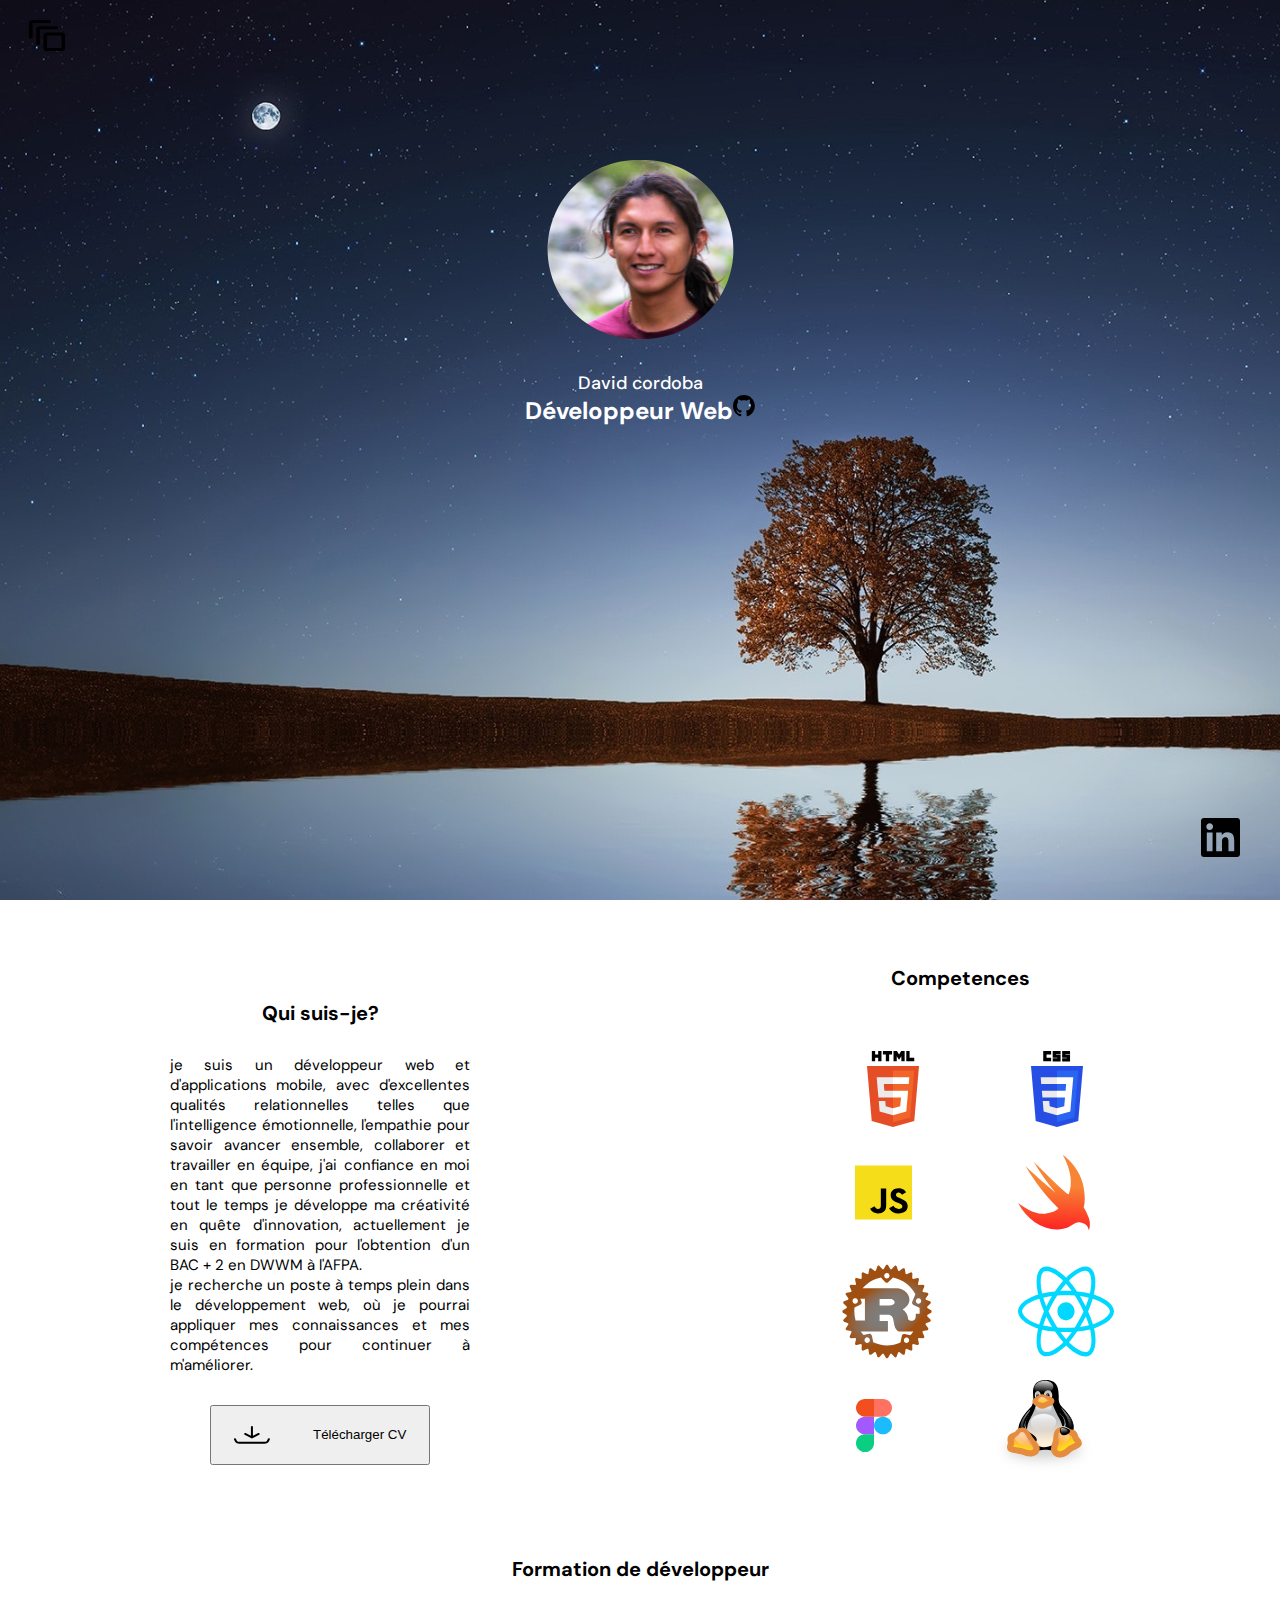
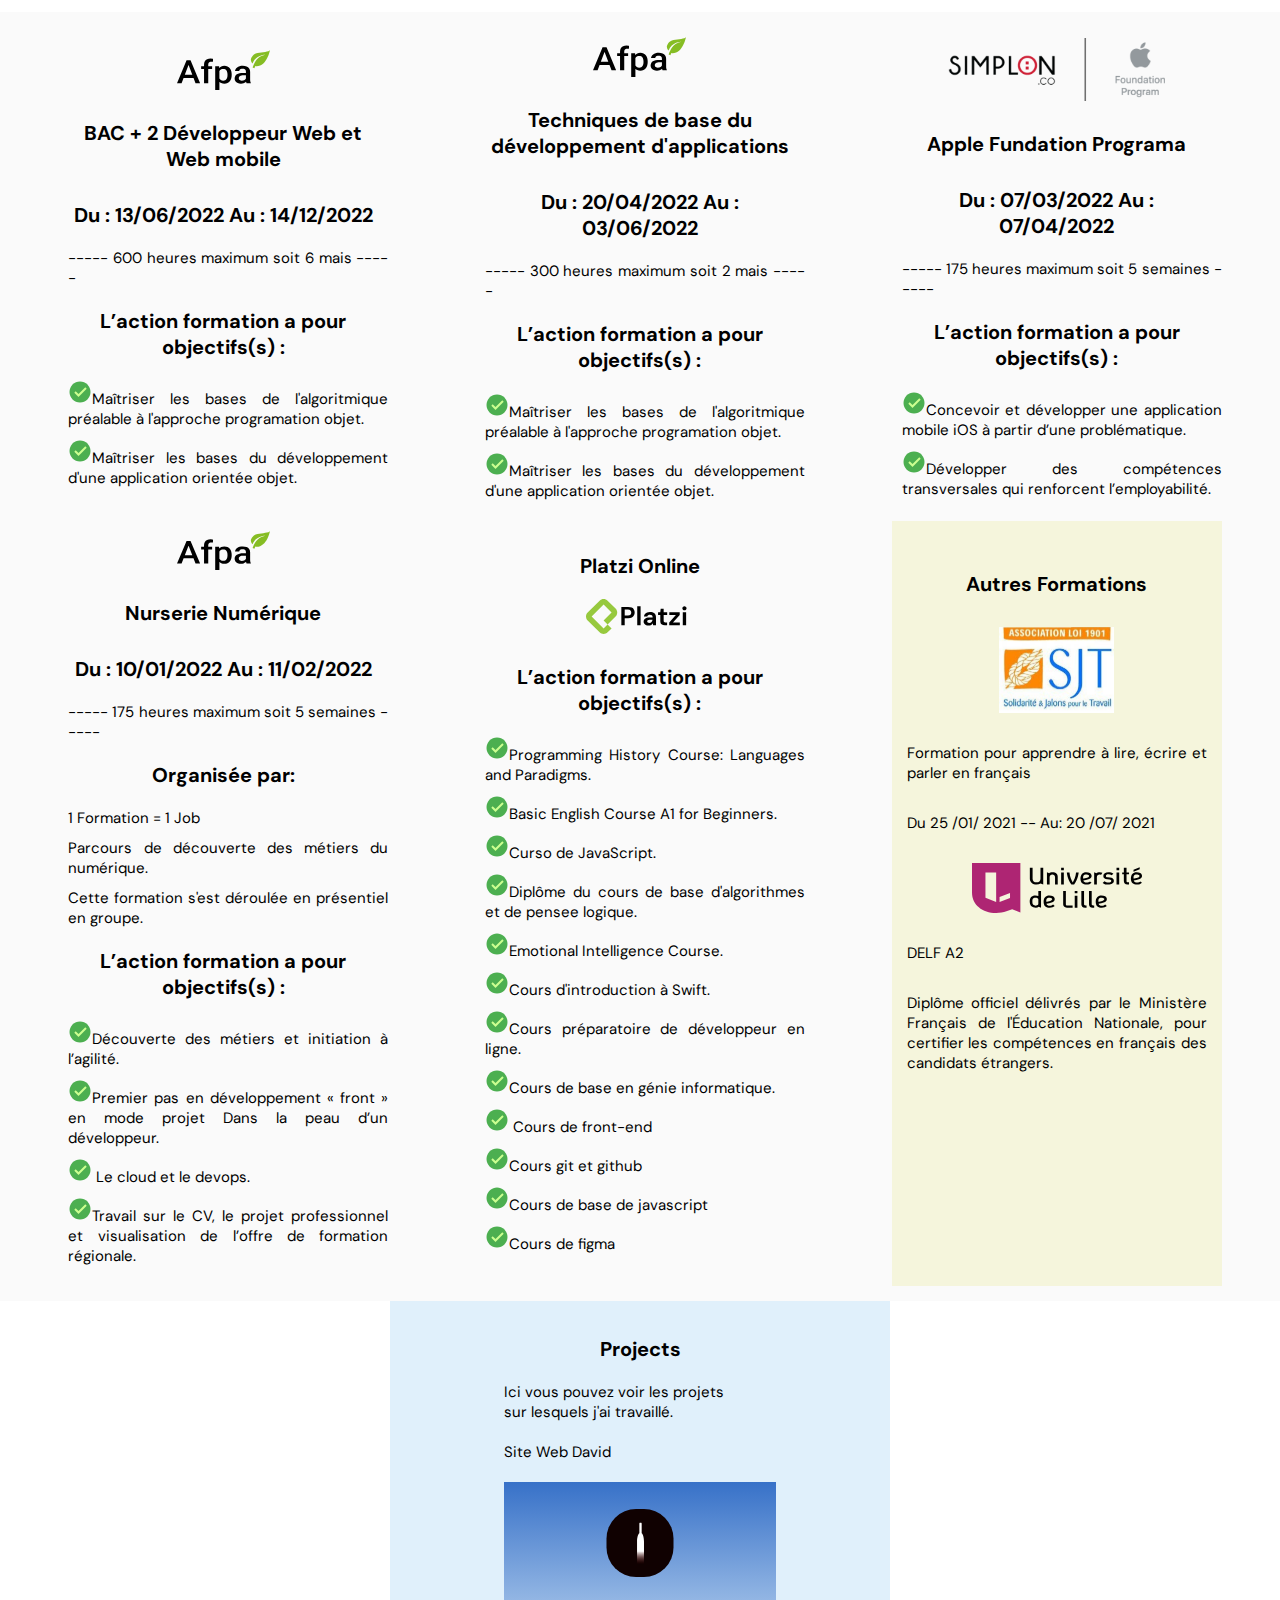
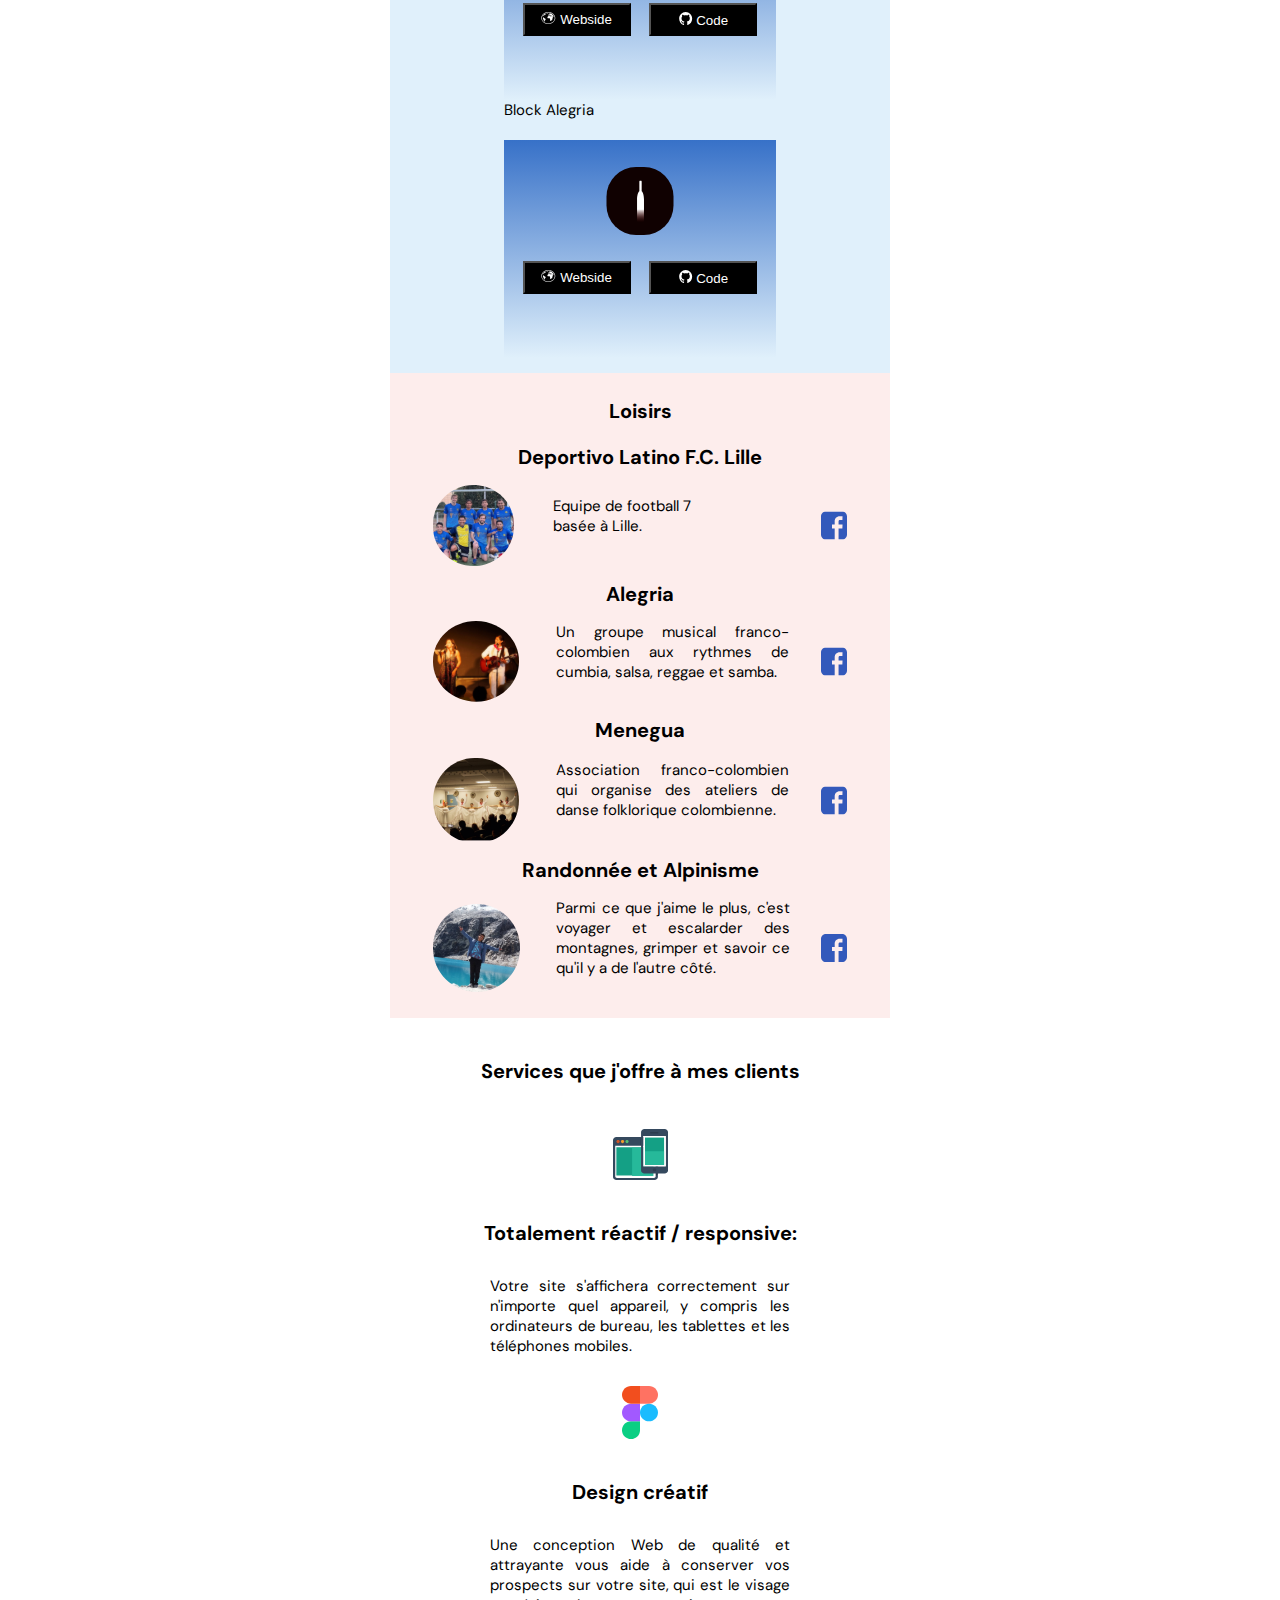
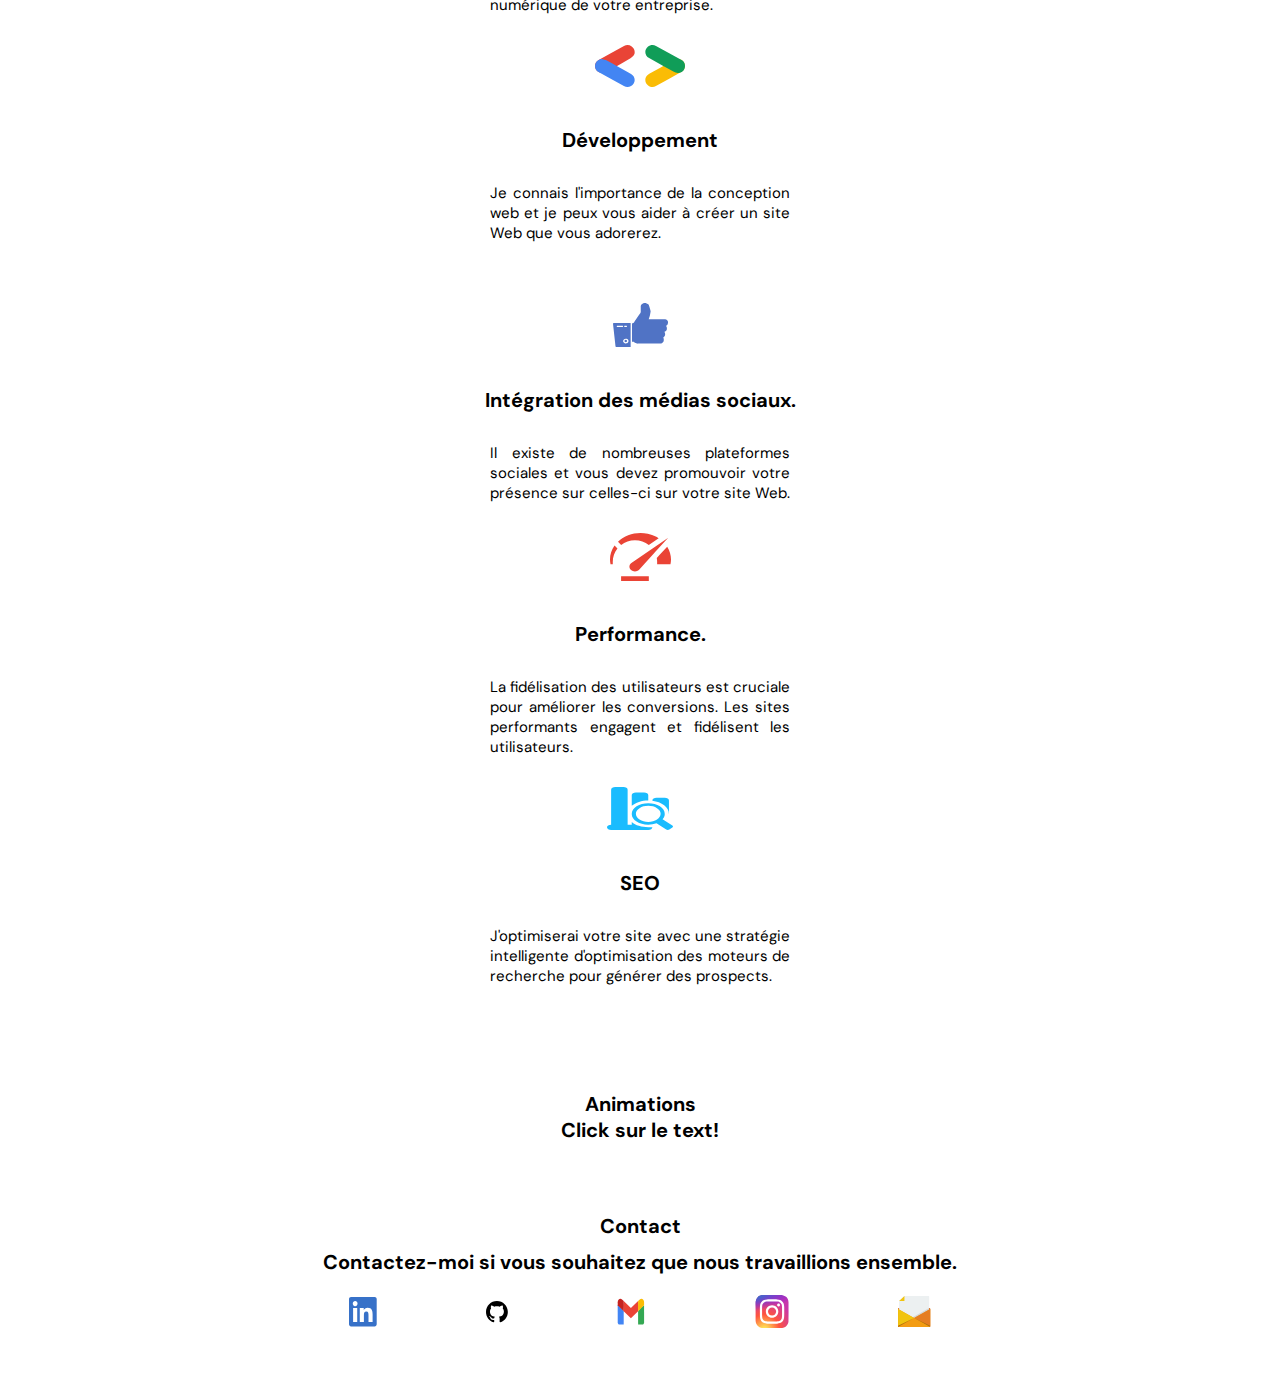
==== commit ce8811c0: "css" ====
--- a/index.html
+++ b/index.html
@@ -14,6 +14,7 @@
     <link rel="stylesheet" href="styles.css">
     <link rel="stylesheet" href="./media-queries.css">
     <link rel="stylesheet" href="./media_Q1025px-1920px.css">
+    <link rel="stylesheet" href="./media_Q1900+.css">
 </head>
 
 <body>
@@ -78,8 +79,8 @@
         </section>
     </div>
     <div class="parent1">
+        <h2 >Formation de développeur</h2>
         <section class="formations">
-            <h2 class="h2formations">Formation de développeur</h2>
             <article class="formation1">
                 <div class="formation__image__afpa">
                     <img src="./images/Afpa.svg" alt="Afpa" width=30%>
@@ -88,7 +89,8 @@
                 <h2>Du : 13/06/2022 Au : 14/12/2022</h2>
                 <p>----- 600 heures maximum soit 6 mais -----</p>
                 <h2>L’action formation a pour objectifs(s) :</h2>
-                <p><img src="./images/icons_ok.svg" alt="icon">Maîtriser les bases de l'algoritmique préalable à l'approche
+                <p><img src="./images/icons_ok.svg" alt="icon">Maîtriser les bases de l'algoritmique préalable à
+                    l'approche
                     programation objet.</p>
                 <p><img src="./images/icons_ok.svg" alt="icon">Maîtriser les bases du développement d'une application
                     orientée objet. </p>
@@ -101,23 +103,24 @@
                 <h2>Du : 20/04/2022 Au : 03/06/2022</h2>
                 <p>----- 300 heures maximum soit 2 mais -----</p>
                 <h2>L’action formation a pour objectifs(s) :</h2>
-                <p><img src="./images/icons_ok.svg" alt="icon">Maîtriser les bases de l'algoritmique préalable à l'approche
+                <p><img src="./images/icons_ok.svg" alt="icon">Maîtriser les bases de l'algoritmique préalable à
+                    l'approche
                     programation objet.</p>
                 <p><img src="./images/icons_ok.svg" alt="icon">Maîtriser les bases du développement d'une application
                     orientée objet. </p>
             </article>
             <article class="formation3">
-                    <div class="formation__image__afpa">
-                        <img src="./images/Simplon_Apple_moyen 1.svg" alt="Afpa" width=60%>
-                    </div>
-                    <h2 class="formation__p__center">Apple Fundation Programa</h2>
-                    <h2>Du : 07/03/2022 Au : 07/04/2022</h2>
-                    <p>----- 175 heures maximum soit 5 semaines -----</p>
-                    <h2>L’action formation a pour objectifs(s) :</h2>
-                    <p><img src="./images/icons_ok.svg" alt="icon">Concevoir et développer une application mobile iOS à
-                        partir d’une problématique.</p>
-                    <p><img src="./images/icons_ok.svg" alt="icon">Développer des compétences
-                        transversales qui renforcent l’employabilité. </p>
+                <div class="formation__image__afpa">
+                    <img src="./images/Simplon_Apple_moyen 1.svg" alt="Afpa" width=70%>
+                </div>
+                <h2 class="formation__p__center">Apple Fundation Programa</h2>
+                <h2>Du : 07/03/2022 Au : 07/04/2022</h2>
+                <p>----- 175 heures maximum soit 5 semaines -----</p>
+                <h2>L’action formation a pour objectifs(s) :</h2>
+                <p><img src="./images/icons_ok.svg" alt="icon">Concevoir et développer une application mobile iOS à
+                    partir d’une problématique.</p>
+                <p><img src="./images/icons_ok.svg" alt="icon">Développer des compétences
+                    transversales qui renforcent l’employabilité. </p>
             </article>
             <article class="formation4">
                 <div class="formation__image__afpa">
@@ -127,61 +130,62 @@
                 <h2>Du : 10/01/2022 Au : 11/02/2022</h2>
                 <p>----- 175 heures maximum soit 5 semaines -----</p>
                 <div id="Afpa_article">
-                <h2>Organisée par:</h2>
-                <p>1 Formation = 1 Job</p>
-                <p>Parcours de découverte des métiers
-                    du numérique.</p>
-                <p>Cette formation s'est déroulée
-                    en présentiel en groupe.</p>
+                    <h2>Organisée par:</h2>
+                    <p>1 Formation = 1 Job</p>
+                    <p>Parcours de découverte des métiers
+                        du numérique.</p>
+                    <p>Cette formation s'est déroulée
+                        en présentiel en groupe.</p>
+                    <h2>L’action formation a pour objectifs(s) :</h2>
+                    <p><img src="./images/icons_ok.svg" alt="icon">Découverte des métiers et initiation à l’agilité.
+                    </p>
+                    <p> <img src="./images/icons_ok.svg" alt="icon">Premier pas en développement « front »
+                        en mode projet Dans la peau d’un développeur.</p>
+                    <p><img src="./images/icons_ok.svg" alt="icon"> Le cloud et le devops.</p>
+                    <p> <img src="./images/icons_ok.svg" alt="icon">Travail sur le CV, le projet professionnel
+                        et visualisation de l’offre de formation régionale.</p>
+                </div>
+            </article>
+            <article class="formation5">
+                <h2>Platzi Online</h2>
+                <div class="formation__image__afpa">
+                    <img src="./images/Platzi.svg" alt="Platzi" width=35%>
+                </div>
                 <h2>L’action formation a pour objectifs(s) :</h2>
-                <p><img src="./images/icons_ok.svg" alt="icon">Découverte des métiers et initiation à l’agilité. </p>
-                <p> <img src="./images/icons_ok.svg" alt="icon">Premier pas en développement « front »
-                    en mode projet Dans la peau d’un développeur.</p>
-                <p><img src="./images/icons_ok.svg" alt="icon"> Le cloud et le devops.</p>
-                <p> <img src="./images/icons_ok.svg" alt="icon">Travail sur le CV, le projet professionnel
-                    et visualisation de l’offre de formation régionale.</p>
-                </div>
-            </article>
-            <article class="formation5">
-            <h2>Platzi Online</h2>
-            <div class="formation__image__afpa">
-                <img src="./images/Platzi.svg" alt="Platzi" width=35%>
-            </div>
-            <h2>L’action formation a pour objectifs(s) :</h2>
-    
-            <p><img src="./images/icons_ok.svg" alt="icon">Programming History Course: Languages and Paradigms.</p>
-            <p><img src="./images/icons_ok.svg" alt="icon">Basic English Course A1 for Beginners.</p>
-            <p><img src="./images/icons_ok.svg" alt="icon">Curso de JavaScript.</p>
-            <p><img src="./images/icons_ok.svg" alt="icon">Diplôme du cours de base d'algorithmes et de pensee logique.</p>
-            <p><img src="./images/icons_ok.svg" alt="icon">Emotional Intelligence Course.</p>
-            <p><img src="./images/icons_ok.svg" alt="icon">Cours d'introduction à Swift.</p>
-            <p><img src="./images/icons_ok.svg" alt="icon">Cours préparatoire de développeur en ligne.</p>
-            <p> <img src="./images/icons_ok.svg" alt="icon">Cours de base en génie informatique.</p>
-            <p><img src="./images/icons_ok.svg" alt="icon"> Cours de front-end</p>
-            <p> <img src="./images/icons_ok.svg" alt="icon">Cours git et github</p>
-            <p> <img src="./images/icons_ok.svg" alt="icon">Cours de base de javascript</p>
-            <p> <img src="./images/icons_ok.svg" alt="icon">Cours de figma</p>
-            </article>
-        
-        <article class="Autres_formations">
-            <h2>Autres Formations</h2>
-            <div class="autres_formations__img">
-                <img src="./images/SJT__icon.svg" alt="SJT">
-            </div>
-            <p>Formation pour apprendre à lire, écrire et parler en français </p>
-
-            <p class="date__sjt"> Du 25 /01/ 2021 -- Au: 20 /07/ 2021</p>
-
-            <div class="autres_formations__img">
-                <img src="./images/Université_de_Lille_logo 1.svg" alt="U_Lille">
-            </div>
-            <p class="date__sjt">DELF A2</p>
-            <p>Diplôme officiel délivrés par le Ministère Français de
-                l'Éducation Nationale, pour certifier les compétences en français
-                des candidats étrangers.
-            </p>
-        </article>
-    </section>
+
+                <p><img src="./images/icons_ok.svg" alt="icon">Programming History Course: Languages and Paradigms.</p>
+                <p><img src="./images/icons_ok.svg" alt="icon">Basic English Course A1 for Beginners.</p>
+                <p><img src="./images/icons_ok.svg" alt="icon">Curso de JavaScript.</p>
+                <p><img src="./images/icons_ok.svg" alt="icon">Diplôme du cours de base d'algorithmes et de pensee
+                    logique.</p>
+                <p><img src="./images/icons_ok.svg" alt="icon">Emotional Intelligence Course.</p>
+                <p><img src="./images/icons_ok.svg" alt="icon">Cours d'introduction à Swift.</p>
+                <p><img src="./images/icons_ok.svg" alt="icon">Cours préparatoire de développeur en ligne.</p>
+                <p> <img src="./images/icons_ok.svg" alt="icon">Cours de base en génie informatique.</p>
+                <p><img src="./images/icons_ok.svg" alt="icon"> Cours de front-end</p>
+                <p> <img src="./images/icons_ok.svg" alt="icon">Cours git et github</p>
+                <p> <img src="./images/icons_ok.svg" alt="icon">Cours de base de javascript</p>
+                <p> <img src="./images/icons_ok.svg" alt="icon">Cours de figma</p>
+            </article>
+            <article class="Autres_formations">
+                <h2>Autres Formations</h2>
+                <div class="autres_formations__img">
+                    <img src="./images/SJT__icon.svg" alt="SJT">
+                </div>
+                <p>Formation pour apprendre à lire, écrire et parler en français </p>
+
+                <p class="date__sjt"> Du 25 /01/ 2021 -- Au: 20 /07/ 2021</p>
+
+                <div class="autres_formations__img">
+                    <img src="./images/Université_de_Lille_logo 1.svg" alt="U_Lille">
+                </div>
+                <p class="date__sjt">DELF A2</p>
+                <p>Diplôme officiel délivrés par le Ministère Français de
+                    l'Éducation Nationale, pour certifier les compétences en français
+                    des candidats étrangers.
+                </p>
+            </article>
+        </section>
     </div>
     <div class="parent2">
         <section class="projets">
@@ -254,71 +258,75 @@
             </div>
         </section>
     </div>
-    <section class="section__freelance">
-        <article>
-            <h2>Services que j'offre à mes clients</h2>
-            <div class="section__freelance__img">
-                <img src="./images/icon__responsive.svg" alt="responsive">
-            </div>
-            <h2> Totalement réactif / responsive:</h2>
-            <p>Votre site s'affichera correctement
-                sur n'importe quel appareil, y compris
-                les ordinateurs de bureau, les tablettes
-                et les téléphones mobiles.</p>
-        </article>
-        <article>
-            <div class="section__freelance__img">
-                <img src="./images/icon_figma.svg" alt="Desing">
-            </div>
-            <h2> Design créatif</h2>
-            <p>Une conception Web de qualité et
-                attrayante vous aide à conserver
-                vos prospects sur votre site, qui
-                est le visage numérique de votre
-                entreprise.</p>
-        </article>
-        <article>
-            <div class="section__freelance__img">
-                <img src="./images/icon__développment.svg" alt="developpment">
-            </div>
-            <h2> Développement</h2>
-            <p>Je connais l'importance de la conception
-                web et je peux vous aider à créer un site
-                Web que vous adorerez.</p>
-        </article>
-        <article>
-            <div class="section__freelance__img">
-                <img src="./images/icon__sociaux.svg" alt="sociaux">
-            </div>
-            <h2>Intégration des médias sociaux.</h2>
-            <p>Il existe de nombreuses plateformes
-                sociales et vous devez promouvoir
-                votre présence sur celles-ci sur
-                votre site Web.</p>
-        </article>
-        <article>
-            <div class="section__freelance__img">
-                <img src="./images/icon__performas.svg" alt="Performance">
-            </div>
-            <h2>Performance.</h2>
-            <p>La fidélisation des utilisateurs est
-                cruciale pour améliorer les conversions.
-                Les sites performants engagent et
-                fidélisent les utilisateurs.</p>
-        </article>
-        <article>
-            <div class="section__freelance__img">
-                <img src="./images/icon__seo.svg" alt="SEO">
-            </div>
-            <h2>SEO</h2>
-            <p>J'optimiserai votre site avec une
-                stratégie intelligente d'optimisation
-                des moteurs de recherche pour
-                générer des prospects.</p>
-        </article>
-
-    </section>
-
+    <div class="parent3">
+        <h2>Services que j'offre à mes clients</h2>
+        <section class="section__freelance">
+            <article>
+
+                <div class="section__freelance__img">
+                    <img src="./images/icon__responsive.svg" alt="responsive">
+                </div>
+                <h2> Totalement réactif / responsive:</h2>
+                <p>Votre site s'affichera correctement
+                    sur n'importe quel appareil, y compris
+                    les ordinateurs de bureau, les tablettes
+                    et les téléphones mobiles.</p>
+            </article>
+            <article>
+                <div class="section__freelance__img">
+                    <img src="./images/icon_figma.svg" alt="Desing">
+                </div>
+                <h2> Design créatif</h2>
+                <p>Une conception Web de qualité et
+                    attrayante vous aide à conserver
+                    vos prospects sur votre site, qui
+                    est le visage numérique de votre
+                    entreprise.</p>
+            </article>
+            <article>
+                <div class="section__freelance__img">
+                    <img src="./images/icon__développment.svg" alt="developpment">
+                </div>
+                <h2> Développement</h2>
+                <p>Je connais l'importance de la conception
+                    web et je peux vous aider à créer un site
+                    Web que vous adorerez.</p>
+            </article>
+        </section>
+        <section class="section__freelance">
+            <article>
+                <div class="section__freelance__img">
+                    <img src="./images/icon__sociaux.svg" alt="sociaux">
+                </div>
+                <h2>Intégration des médias sociaux.</h2>
+                <p>Il existe de nombreuses plateformes
+                    sociales et vous devez promouvoir
+                    votre présence sur celles-ci sur
+                    votre site Web.</p>
+            </article>
+            <article>
+                <div class="section__freelance__img">
+                    <img src="./images/icon__performas.svg" alt="Performance">
+                </div>
+                <h2>Performance.</h2>
+                <p>La fidélisation des utilisateurs est
+                    cruciale pour améliorer les conversions.
+                    Les sites performants engagent et
+                    fidélisent les utilisateurs.</p>
+            </article>
+            <article>
+                <div class="section__freelance__img">
+                    <img src="./images/icon__seo.svg" alt="SEO">
+                </div>
+                <h2>SEO</h2>
+                <p>J'optimiserai votre site avec une
+                    stratégie intelligente d'optimisation
+                    des moteurs de recherche pour
+                    générer des prospects.</p>
+            </article>
+
+        </section>
+    </div>
     <section class="animations">
         <h2>Animations</h2>
         <h2 onclick="this.innerHTML='Merci pour votre visite!'">Click sur le text!</h2>
@@ -335,7 +343,6 @@
             <img src="./images/icon_mensage.svg" alt="icon_mensage">
         </div>
     </footer>
-
 </body>
 <script src="./JS/index.js"></script>
 
--- a/styles.css
+++ b/styles.css
@@ -92,11 +92,11 @@
 
 }
 .Qui_suis-je p {
-    font-family:'DM Sans';
-    text-align: center;
-    font-size: var(--font-ziseP);
-    padding-top: 30px;
-    padding-bottom: 30px;
+    text-align: justify;
+    width:300px;
+    margin: auto;
+    font-size: var(--font-ziseP);
+    margin-bottom: 30px;
 }
 
     
@@ -112,6 +112,15 @@
     margin-right:auto; 
 }
 /*Competences*/
+.parent1 h2 {
+    font-family: DM Sans;
+    font-style: normal;
+    font-weight: var(--font-weightH2);
+    font-size: var(--font-ZiseH2);
+    text-align: center;
+    padding-top: 40px;
+    margin-bottom: 30px;
+}
 .competences {
     padding-bottom: 30px;
 }
@@ -139,6 +148,9 @@
     padding-top: 20px;
     padding-bottom: 30px;
   
+}
+.formations article {
+    padding: 1em;
 }
 .formations h2{
     font-family: DM Sans;
@@ -179,7 +191,7 @@
     width: 100%;
     min-width: 320px;
     height: 100%;
-    background-color: rgb(255, 255, 255);
+    background-color: beige;
     padding-bottom: 30px;
   
 }
@@ -304,12 +316,21 @@
     padding-right: 5px;
 }
 /* Freelance*/
+.parent3 h2 {
+    font-family: DM Sans;
+    font-style: normal;
+    font-weight: var(--font-weightH2);
+    font-size: var(--font-ZiseH2);
+    text-align: center;
+    padding-top: 40px;
+    margin-bottom: 30px;
+}
 .section__freelance {
     position: relative;
     width: 100%;
     min-width: 320px;
     height: 100%;
-    background-color: rgb(188, 233, 217);
+    
     padding-bottom: 30px;
   
 }
--- a/media-queries.css
+++ b/media-queries.css
@@ -3,12 +3,6 @@
 
     /* Styles  defecto pour les telephons */
      
-
-
-
-
-@media screen and (min-width: 415px) and (max-width: 1024px){
-  
 :root {
   --font-weightH2: 700;
   --font-ZiseH2: 200%;
@@ -19,6 +13,11 @@
 
 }
 
+
+
+@media screen and (min-width: 415px) and (max-width: 1024px){
+
+  
     /* Styles pour les tables */
     header {
       /*background-color: rgb(49, 97, 209);*/
@@ -48,6 +47,13 @@
   width: var(--width-sections);
   margin: var(--margin-sections);
   padding: var(--pading-sections);
+}
+.Qui_suis-je p {
+  text-align: justify;
+    width:400px;
+    margin: auto;
+    font-size: var(--font-ziseP);
+    margin-bottom: 30px;
 }
 .competences{
   width: var(--width-sections);
--- a/media_Q1900+.css
+++ b/media_Q1900+.css
@@ -0,0 +1,227 @@
+@media screen and (min-width: 1921px) and (max-width: 3920px){
+:root {
+    --font-weightH2: 700;
+    --font-ZiseH2: 180%;
+    --font-ziseP: 150%;
+    --width-sections: 500px; 
+    --margin-sections: auto;
+    --pading-sections: 15px;
+    --width-articles: 330px;
+    --padding-articles: 5px;
+    --margin-articles: auto;
+  }
+    /* Styles pour les ordenateurs */
+    header {
+      /*background-color: rgb(49, 97, 209);*/
+      background-color: aliceblue ;
+      background-repeat: no-repeat;
+      background-size: auto;
+      
+
+    }
+    .foto_david{
+      width: 35%;
+      height: 35%;
+  }
+.header_h1 {
+   
+    color: white; 
+}
+
+.header__developer__title{
+    
+    color: white;
+}
+.header_icon_in {
+  padding: 4em;
+  margin-bottom: 20px;
+}
+.parent {
+  display: flex;
+  justify-content: space-evenly;
+}
+
+  .Qui_suis-je {
+    width: var(--width-sections);
+    margin: var(--margin-sections);
+    padding: var(--pading-sections);
+    
+  }
+  .competences{
+    width: var(--width-sections);
+    margin: var(--margin-sections);
+    padding: var(--pading-sections);
+    
+  }
+  .container-competencesIcons {
+    width: var(--width-sections);
+    margin: var(--margin-sections);
+    padding: var(--pading-sections);
+  }
+  .parent1 h2 {
+    text-align: center;
+    font-size: var(--font-ZiseH2);
+    font-weight: var(--font-weightH2);
+  }
+  .formations {
+    width: 100%;
+    margin: var(--margin-sections);
+    padding: var(--pading-sections);
+    display: grid;
+grid-template-columns: repeat(6, 1fr);
+grid-template-rows: repeat(8, 1fr);
+grid-column-gap: 0px;
+grid-row-gap: 0px;
+  }
+  .h2formations{
+    text-align: center;
+  }
+  .formation1 {
+    width: var(--width-articles);
+    padding: var(--padding-articles);
+    grid-area: 1 / 1 / 4 / 3;
+    margin: var(--margin-articles);
+  }
+  .formation2{
+    width: var(--width-articles);
+    padding: var(--padding-articles);
+    grid-area: 1 / 3 / 4 / 5;  
+    margin: var(--margin-articles);
+  }
+  .formation3 {
+    width: var(--width-articles);
+    padding: var(--padding-articles);
+    grid-area: 1 / 5 / 4 / 7;
+    margin: var(--margin-articles);
+  }
+  .formation4 {
+    width: var(--width-articles);
+    padding: var(--padding-articles);
+    grid-area: 4 / 1 / 8 / 3;
+    margin: var(--margin-articles);
+  }
+  .formation5 {
+    width: var(--width-articles);
+    padding: var(--padding-articles);
+    grid-area:4 / 3 / 8 / 5; 
+    margin: var(--margin-articles);
+  }
+
+  .Autres_formations{
+    width: var(--width-articles);
+    padding: var(--padding-articles);
+    grid-area: 4 / 5 / 8 / 7;
+    margin: var(--margin-articles);
+  }
+  /* ///////*/ 
+
+  .parent2 {
+    display: flex;
+    justify-content: space-evenly;
+  }
+  .projets {
+    width: var(--width-sections);
+    margin: var(--margin-sections);
+    padding: var(--pading-sections);
+  }
+  .loisirs{
+    width: var(--width-sections);
+    margin: var(--margin-sections);
+    padding: var(--pading-sections);
+  }
+  .section__freelance {
+    width: 100%;
+    margin: var(--margin-sections);
+    padding: var(--pading-sections);
+    display: flex;
+    justify-content: space-evenly;
+  }
+
+.parent3 {
+    position: relative;
+    width: 100%;
+    min-width: 320px;
+    height: 100%;
+    background-color: rgb(188, 233, 217);
+    padding-bottom: 30px;
+}
+.parent3 h2 {
+    text-align: center;
+    font-size: var(--font-ZiseH2);
+    font-weight: var(--font-weightH2);
+    margin: auto;
+}
+
+
+/* P*/
+.Qui_suis-je p {
+  font-size:var(--font-ziseP);
+}
+.formations p {
+  font-size: var(--font-ziseP);
+}
+
+.Autres_formations p {
+  font-size: var(--font-ziseP);
+}
+.projets p {
+  font-size: var(--font-ziseP);
+}
+.loisirs p {
+  font-size: var(--font-ziseP);
+}
+.animations p {
+  font-size: var(--font-ziseP);
+}
+/* h2*/
+.Qui_suis-je h2 {
+  font-size: 200%;
+  font-weight: var(--font-weightH2);
+}.competences h2 {
+  font-weight: var(--font-weightH2);
+  font-size: var(--font-ZiseH2);
+}
+.formations h2 {
+  font-weight: var(--font-weightH2);
+  font-size: var(--font-ZiseH2);
+}
+.Autres_formations h2 {
+  font-weight: var(--font-weightH2);
+  font-size: var(--font-ZiseH2);
+}
+.projets h2{
+  font-weight: var(--font-weightH2);
+  font-size: var(--font-ZiseH2);
+}
+.loisirs h2 {
+  font-weight: var(--font-weightH2);
+  font-size: var(--font-ZiseH2);
+}
+.animations h2 {
+  font-weight: var(--font-weightH2);
+  font-size: var(--font-ZiseH2);
+}
+.container-competencesIcons {
+  width: 500px;
+}
+.Loisirs__top {
+  width: 90%;
+  margin: auto;
+  padding: 1%;
+  justify-content: space-evenly;
+}
+.Loisirs__top p {
+  width: 60%;
+  
+}
+.animations {
+  margin: 40px;
+}
+footer {
+  margin: 40px;
+}
+.footer__icons {
+  width: 800px;
+  margin: auto;
+}
+}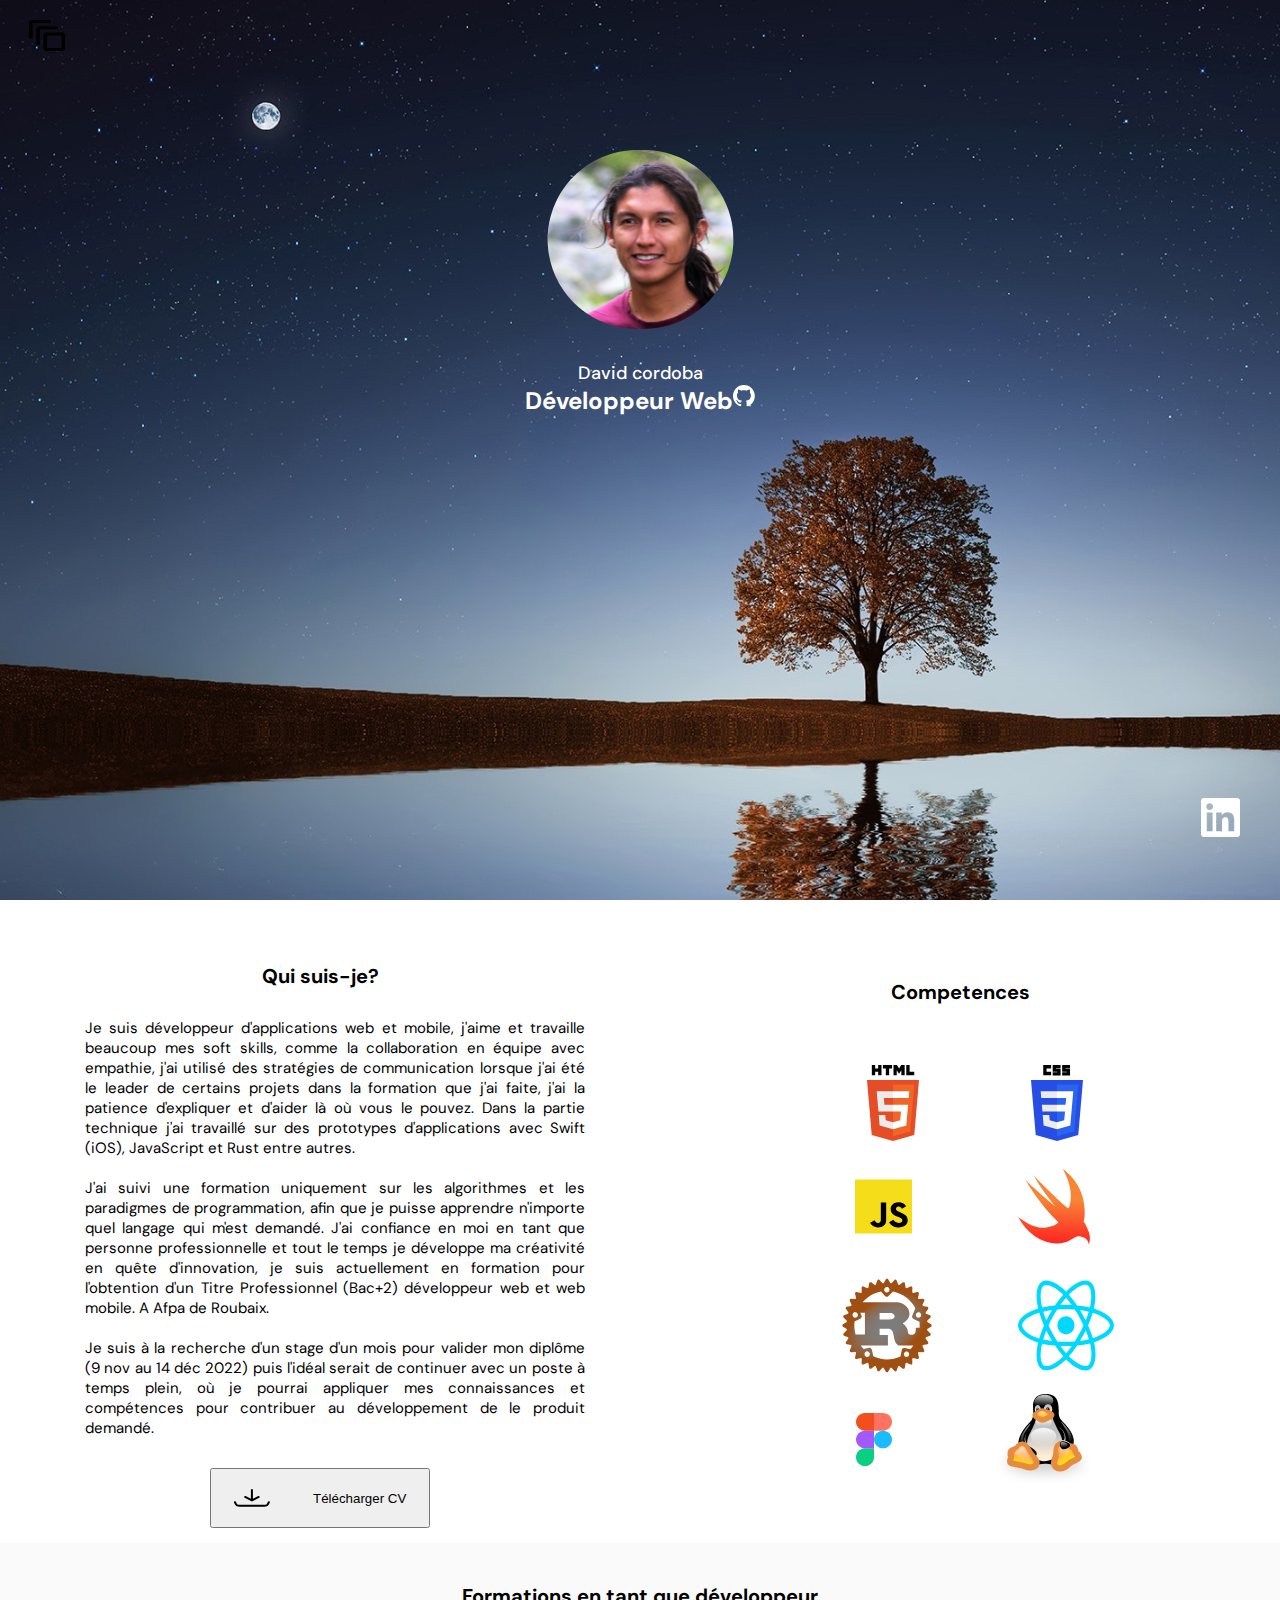
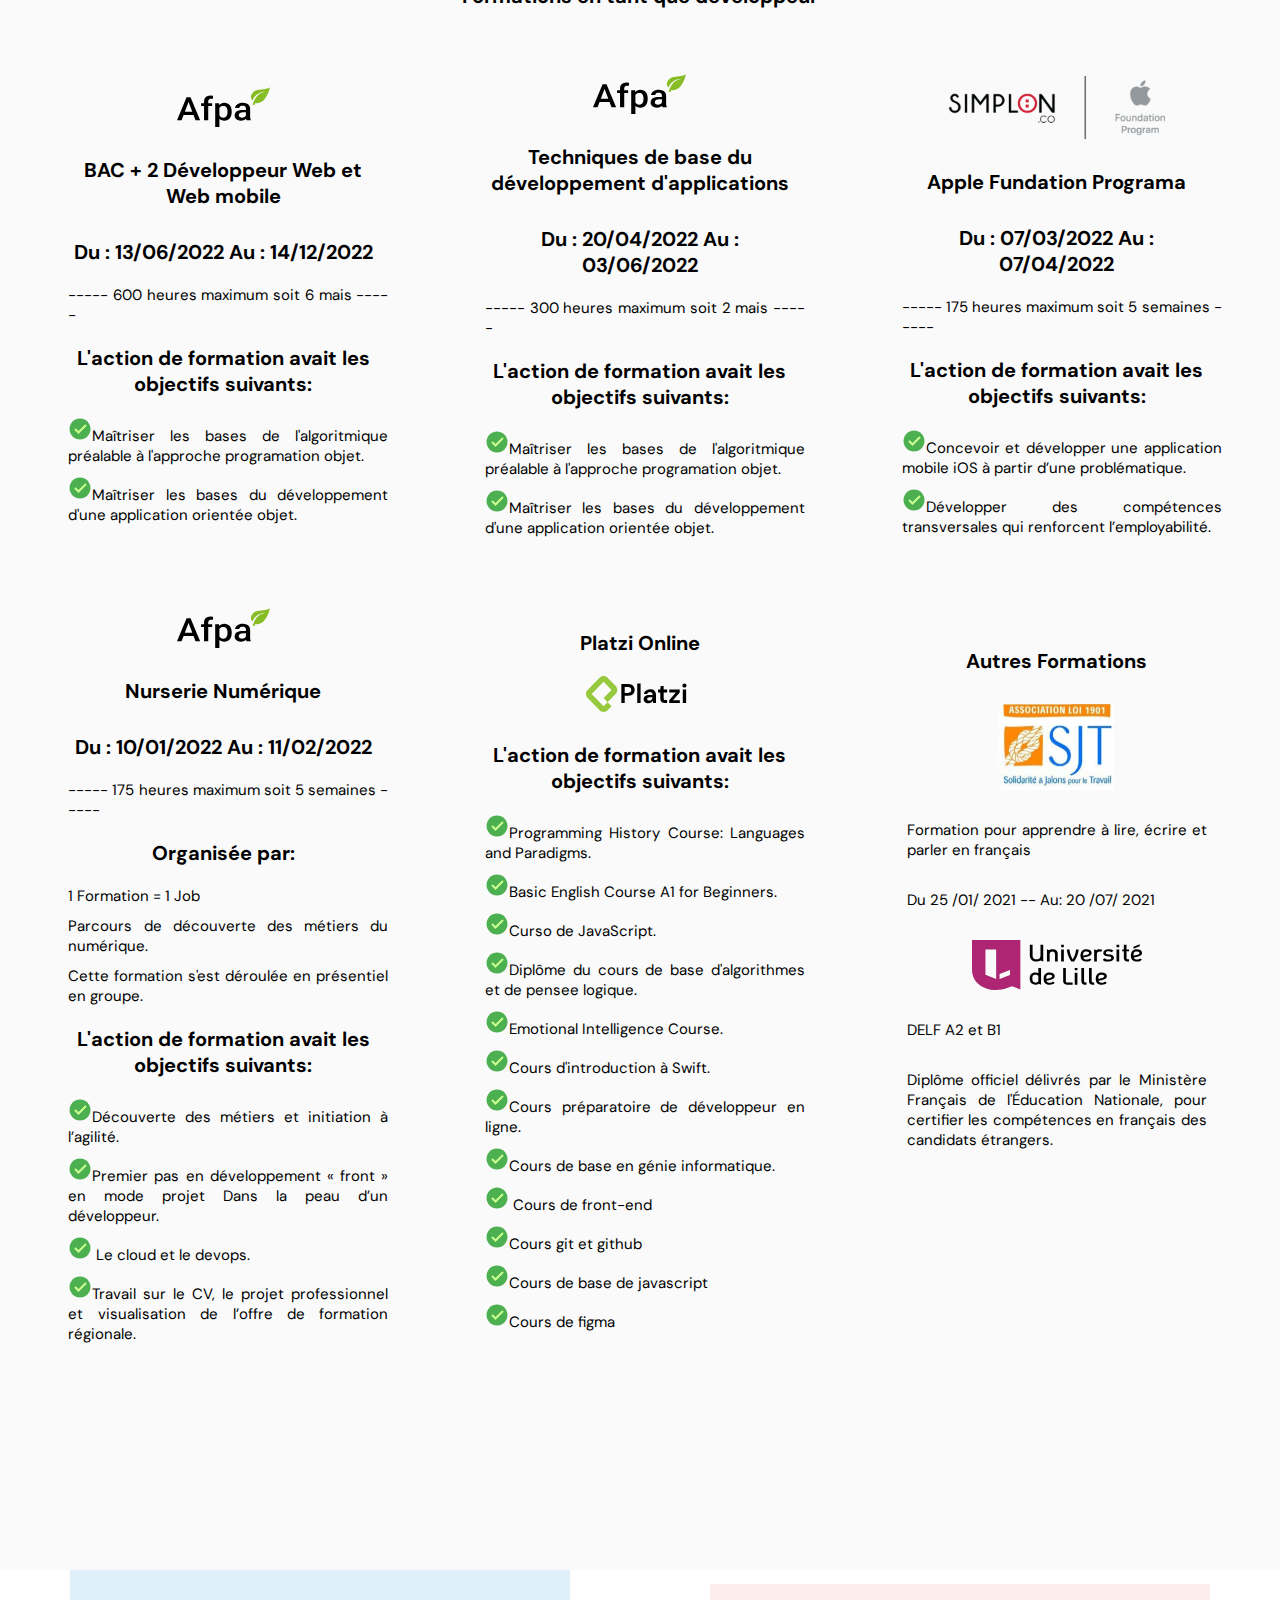
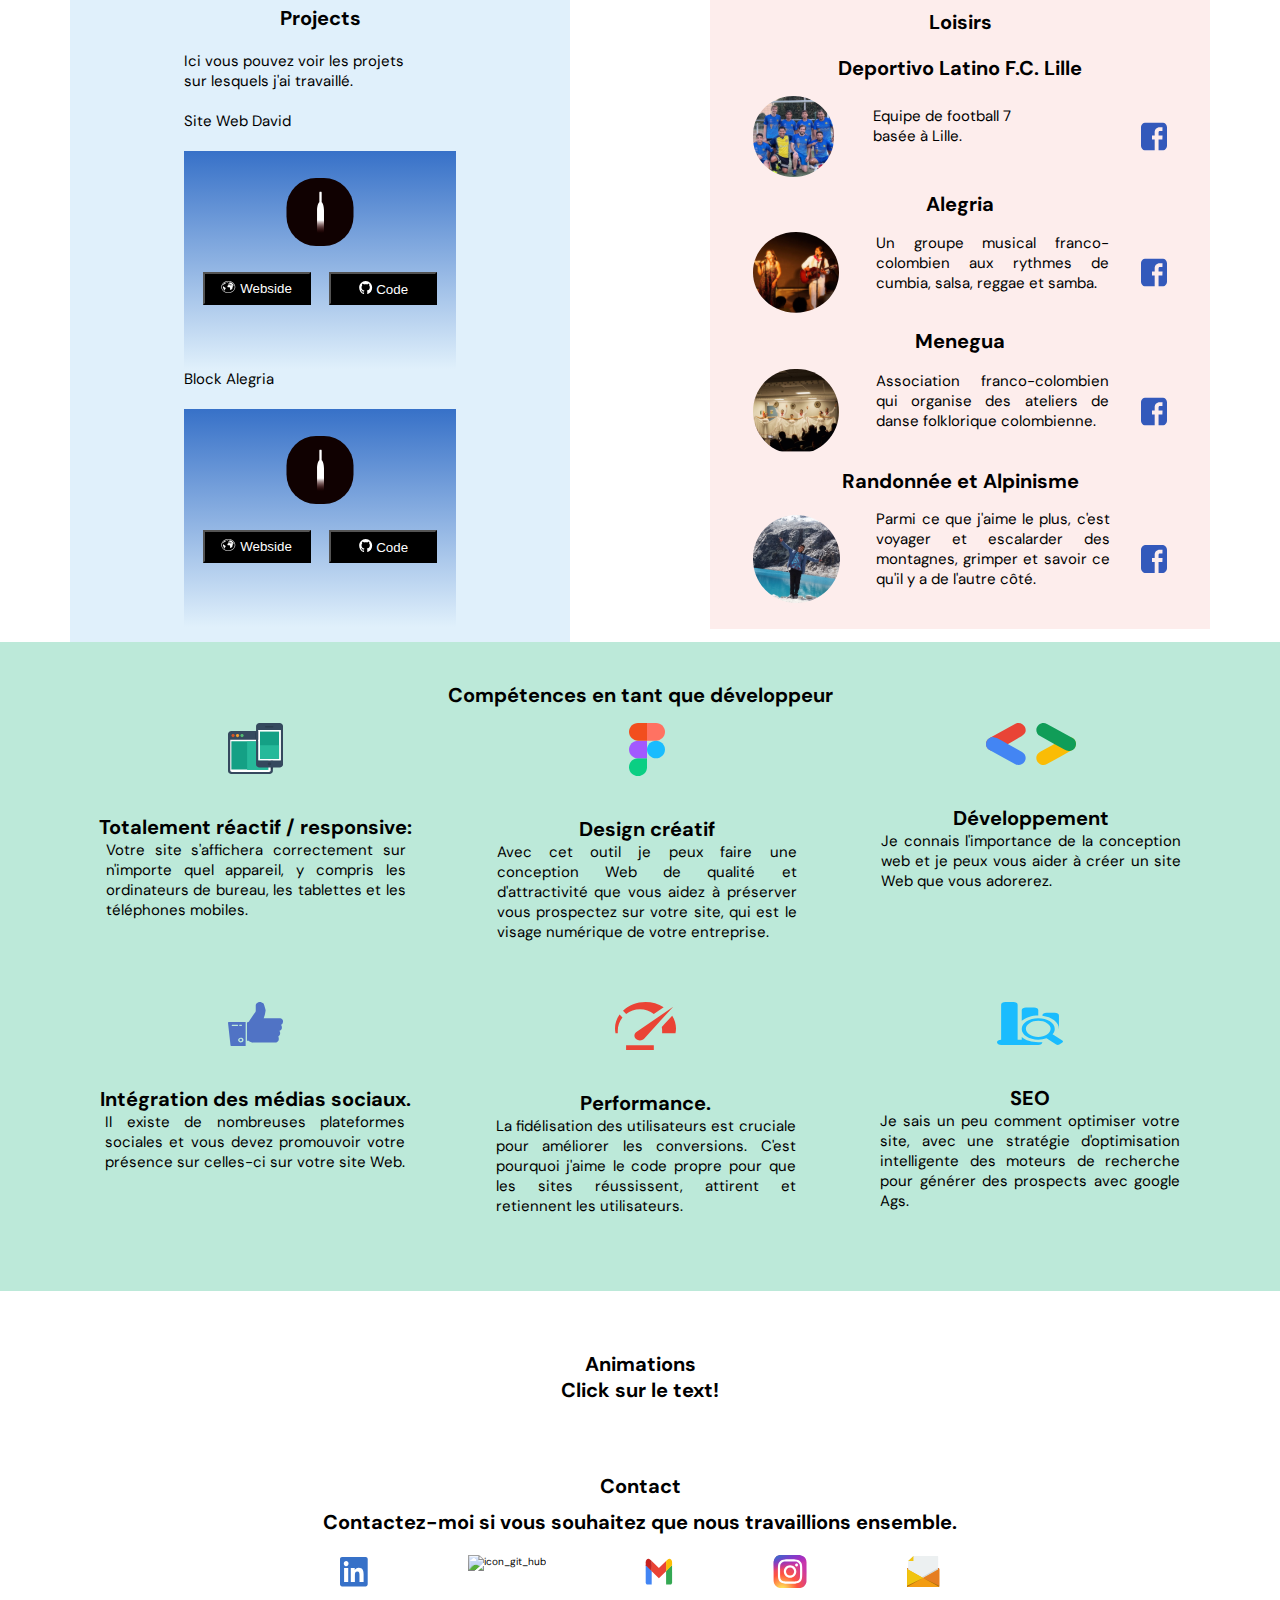
==== commit 51c64293: "css" ====
--- a/index.html
+++ b/index.html
@@ -28,14 +28,20 @@
                 <div class="header__developer__title">Développeur Web </div>
                 <div>
                     <a target="_blank" href="https://github.com/DavidBonvin">
-                        <img class="icon-git" src="./images/icon_git_hub.svg" alt="icon_git_hub">
+                        <svg width="22" height="22" viewBox="0 0 22 22"  xmlns="http://www.w3.org/2000/svg">
+                        <path fill="white" fill-rule="evenodd" clip-rule="evenodd" d="M10.9194 0C4.88908 0 0 4.88936 0 10.9206C0 15.7452 3.12816 19.8383 7.46788 21.2814C8.01444 21.3825 8.21324 21.0462 8.21324 20.7558C8.21324 20.4971 8.20372 19.8108 8.19896 18.8986C5.16124 19.5591 4.52032 17.4345 4.52032 17.4345C4.0236 16.1731 3.30764 15.8376 3.30764 15.8376C2.31616 15.1606 3.38296 15.1738 3.38296 15.1738C4.47888 15.2513 5.05568 16.2988 5.05568 16.2988C6.02952 17.9676 7.6118 17.4846 8.23368 17.2068C8.33252 16.4998 8.61532 16.0196 8.92696 15.7461C6.50244 15.4706 3.95332 14.5337 3.95332 10.3494C3.95332 9.15684 4.37864 8.18188 5.07696 7.41832C4.96524 7.14336 4.58976 6.03316 5.1842 4.529C5.1842 4.529 6.10092 4.23556 8.18748 5.64928C9.058 5.40596 9.99236 5.28444 10.9211 5.2808C11.8485 5.28472 12.7831 5.40596 13.6548 5.64928C15.7399 4.23556 16.6552 4.529 16.6552 4.529C17.2511 6.03316 16.8759 7.14336 16.7639 7.41832C17.4639 8.18188 17.8861 9.15684 17.8861 10.3494C17.8861 14.5435 15.3334 15.4675 12.9007 15.7368C13.2922 16.0742 13.6416 16.742 13.6416 17.761C13.6416 19.22 13.6284 20.3974 13.6284 20.7556C13.6284 21.0482 13.8247 21.3884 14.3791 21.28C18.7141 19.8338 21.84 15.7438 21.84 10.9206C21.84 4.88936 16.9509 0 10.9194 0V0Z" fill="black"/>
+                        </svg>
                     </a>
+                    
                 </div>
             </div>
         </div>
         <div class="header_icon_in">
             <a target="_blank" href="https://www.linkedin.com/in/davidbonvin/">
-                <img src="./images/icon_in.svg" alt="icon_in">
+                <svg width="39" height="39" viewBox="0 0 39 39"  xmlns="http://www.w3.org/2000/svg">
+                    <path fill="white" d="M36.1113 0H2.87896C1.28971 0 0 1.25937 0 2.81017V36.186C0 37.739 1.28971 39 2.87896 39H36.1113C37.7016 39 39 37.739 39 36.186V2.81017C39 1.25937 37.7016 0 36.1113 0ZM11.5667 33.2334H5.77958V14.6223H11.5667V33.2334ZM8.67317 12.0775C8.23267 12.0775 7.7965 11.9907 7.38956 11.8221C6.98262 11.6535 6.61291 11.4063 6.30153 11.0947C5.99015 10.7832 5.74323 10.4133 5.57485 10.0062C5.40648 9.59918 5.31997 9.16295 5.32025 8.72246C5.32025 7.83328 5.67347 6.98052 6.30222 6.35178C6.93096 5.72304 7.78372 5.36981 8.6729 5.36981C9.56207 5.36981 10.4148 5.72304 11.0436 6.35178C11.6723 6.98052 12.0255 7.83328 12.0255 8.72246C12.0255 9.61181 11.6724 10.4648 11.0438 11.0939C10.4152 11.723 9.56252 12.0768 8.67317 12.0775ZM33.2312 33.2334H27.4533V24.1833C27.4533 22.0242 27.411 19.2481 24.4465 19.2481C21.4359 19.2481 20.9771 21.5995 20.9771 24.0267V33.234H15.1948V14.6223H20.7442V17.1638H20.8233C21.5957 15.7013 23.4829 14.1581 26.2974 14.1581C32.1506 14.1581 33.2318 18.0115 33.2318 23.0246L33.2312 33.2334Z" fill="black"/>
+                    </svg>
+                    
             </a>
         </div>
     </header>
@@ -43,19 +49,21 @@
         <section class="Qui_suis-je">
             <h2>Qui suis-je?</h2>
             <p>
-                je suis un développeur web et d'applications mobile,
-                avec d'excellentes qualités relationnelles telles que
-                l'intelligence émotionnelle, l'empathie pour savoir avancer ensemble,
-                collaborer et travailler en équipe, j'ai confiance en moi en tant que
-                personne professionnelle et tout le temps je développe ma créativité
-                en quête d'innovation, actuellement je suis en formation pour l'obtention
-                d'un BAC + 2 en DWWM à l'AFPA.<br>
-                je recherche
-                un poste à temps plein dans
-                le développement web, où je
-                pourrai appliquer mes connaissances
-                et mes compétences pour
-                continuer à m'améliorer.<br>
+                Je suis développeur d'applications web et mobile, j'aime et travaille beaucoup mes soft skills, 
+                comme la collaboration en équipe avec empathie, j'ai utilisé des stratégies de communication 
+                lorsque j'ai été le leader de certains projets dans la formation que j'ai faite, 
+                j'ai la patience d'expliquer et d'aider là où vous le pouvez. 
+                Dans la partie technique j'ai travaillé sur des prototypes d'applications avec Swift (iOS), JavaScript et Rust entre autres. <br><br>
+
+                J'ai suivi une formation uniquement sur les algorithmes et les paradigmes de programmation, afin que je puisse apprendre 
+                n'importe quel langage qui m'est demandé. J'ai confiance en moi en tant que personne professionnelle et tout le temps 
+                je développe ma créativité en quête d'innovation, je suis actuellement en formation pour l'obtention d'un Titre Professionnel 
+                (Bac+2) développeur web et web mobile. A Afpa de Roubaix. <br><br>
+
+                Je suis à la recherche d'un stage d'un mois pour valider mon diplôme (9 nov au 14 déc 2022) 
+                puis l'idéal serait de continuer avec un poste à temps plein, où je pourrai appliquer 
+                mes connaissances et compétences pour contribuer au développement de le produit demandé.
+               
             </p>
             <button class="buttonCV"> <img src="./images/icon_descarga.svg" alt="icon_descarga">Télécharger CV </button>
         </section>
@@ -79,7 +87,7 @@
         </section>
     </div>
     <div class="parent1">
-        <h2 >Formation de développeur</h2>
+        <h2 >Formations en tant que développeur</h2>
         <section class="formations">
             <article class="formation1">
                 <div class="formation__image__afpa">
@@ -88,7 +96,7 @@
                 <h2 class="formation__p__center">BAC + 2 Développeur Web et Web mobile</h2>
                 <h2>Du : 13/06/2022 Au : 14/12/2022</h2>
                 <p>----- 600 heures maximum soit 6 mais -----</p>
-                <h2>L’action formation a pour objectifs(s) :</h2>
+                <h2>L'action de formation avait les objectifs suivants:</h2>
                 <p><img src="./images/icons_ok.svg" alt="icon">Maîtriser les bases de l'algoritmique préalable à
                     l'approche
                     programation objet.</p>
@@ -102,7 +110,7 @@
                 <h2 class="formation__p__center">Techniques de base du développement d'applications</h2>
                 <h2>Du : 20/04/2022 Au : 03/06/2022</h2>
                 <p>----- 300 heures maximum soit 2 mais -----</p>
-                <h2>L’action formation a pour objectifs(s) :</h2>
+                <h2>L'action de formation avait les objectifs suivants:</h2>
                 <p><img src="./images/icons_ok.svg" alt="icon">Maîtriser les bases de l'algoritmique préalable à
                     l'approche
                     programation objet.</p>
@@ -116,7 +124,7 @@
                 <h2 class="formation__p__center">Apple Fundation Programa</h2>
                 <h2>Du : 07/03/2022 Au : 07/04/2022</h2>
                 <p>----- 175 heures maximum soit 5 semaines -----</p>
-                <h2>L’action formation a pour objectifs(s) :</h2>
+                <h2>L'action de formation avait les objectifs suivants:</h2>
                 <p><img src="./images/icons_ok.svg" alt="icon">Concevoir et développer une application mobile iOS à
                     partir d’une problématique.</p>
                 <p><img src="./images/icons_ok.svg" alt="icon">Développer des compétences
@@ -136,7 +144,7 @@
                         du numérique.</p>
                     <p>Cette formation s'est déroulée
                         en présentiel en groupe.</p>
-                    <h2>L’action formation a pour objectifs(s) :</h2>
+                    <h2>L'action de formation avait les objectifs suivants:</h2>
                     <p><img src="./images/icons_ok.svg" alt="icon">Découverte des métiers et initiation à l’agilité.
                     </p>
                     <p> <img src="./images/icons_ok.svg" alt="icon">Premier pas en développement « front »
@@ -151,7 +159,7 @@
                 <div class="formation__image__afpa">
                     <img src="./images/Platzi.svg" alt="Platzi" width=35%>
                 </div>
-                <h2>L’action formation a pour objectifs(s) :</h2>
+                <h2>L'action de formation avait les objectifs suivants:</h2>
 
                 <p><img src="./images/icons_ok.svg" alt="icon">Programming History Course: Languages and Paradigms.</p>
                 <p><img src="./images/icons_ok.svg" alt="icon">Basic English Course A1 for Beginners.</p>
@@ -179,7 +187,7 @@
                 <div class="autres_formations__img">
                     <img src="./images/Université_de_Lille_logo 1.svg" alt="U_Lille">
                 </div>
-                <p class="date__sjt">DELF A2</p>
+                <p class="date__sjt">DELF A2 et B1</p>
                 <p>Diplôme officiel délivrés par le Ministère Français de
                     l'Éducation Nationale, pour certifier les compétences en français
                     des candidats étrangers.
@@ -259,7 +267,7 @@
         </section>
     </div>
     <div class="parent3">
-        <h2>Services que j'offre à mes clients</h2>
+        <h2>Compétences en tant que développeur</h2>
         <section class="section__freelance">
             <article>
 
@@ -277,11 +285,10 @@
                     <img src="./images/icon_figma.svg" alt="Desing">
                 </div>
                 <h2> Design créatif</h2>
-                <p>Une conception Web de qualité et
-                    attrayante vous aide à conserver
-                    vos prospects sur votre site, qui
-                    est le visage numérique de votre
-                    entreprise.</p>
+                <p>Avec cet outil je peux faire une conception Web 
+                    de qualité et d'attractivité que vous aidez à 
+                    préserver vous prospectez sur votre site, 
+                    qui est le visage numérique de votre entreprise.</p>
             </article>
             <article>
                 <div class="section__freelance__img">
@@ -309,20 +316,20 @@
                     <img src="./images/icon__performas.svg" alt="Performance">
                 </div>
                 <h2>Performance.</h2>
-                <p>La fidélisation des utilisateurs est
-                    cruciale pour améliorer les conversions.
-                    Les sites performants engagent et
-                    fidélisent les utilisateurs.</p>
+                <p>La fidélisation des utilisateurs est cruciale 
+                    pour améliorer les conversions. C'est pourquoi 
+                    j'aime le code propre pour que les sites 
+                    réussissent, attirent et retiennent les utilisateurs.</p>
             </article>
             <article>
                 <div class="section__freelance__img">
                     <img src="./images/icon__seo.svg" alt="SEO">
                 </div>
                 <h2>SEO</h2>
-                <p>J'optimiserai votre site avec une
-                    stratégie intelligente d'optimisation
-                    des moteurs de recherche pour
-                    générer des prospects.</p>
+                <p>Je sais un peu comment optimiser votre site, 
+                    avec une stratégie d'optimisation intelligente 
+                    des moteurs de recherche pour générer des 
+                    prospects avec google Ags.</p>
             </article>
 
         </section>
--- a/styles.css
+++ b/styles.css
@@ -119,7 +119,8 @@
     font-size: var(--font-ZiseH2);
     text-align: center;
     padding-top: 40px;
-    margin-bottom: 30px;
+   
+    background-color: rgb(250, 250, 250) ;
 }
 .competences {
     padding-bottom: 30px;
@@ -191,7 +192,7 @@
     width: 100%;
     min-width: 320px;
     height: 100%;
-    background-color: beige;
+    
     padding-bottom: 30px;
   
 }
--- a/media-queries.css
+++ b/media-queries.css
@@ -5,8 +5,8 @@
      
 :root {
   --font-weightH2: 700;
-  --font-ZiseH2: 200%;
-  --font-ziseP: 180%;
+  --font-ZiseH2: 150%;
+  --font-ziseP: 120%;
   --width-sections: 500px; 
   --margin-sections: auto;
   --pading-sections: 5px;
@@ -112,7 +112,7 @@
 }
 /* h2*/
 .Qui_suis-je h2 {
-  font-size: 200%;
+  font-size: var(--font-ZiseH2);
   font-weight: var(--font-weightH2);
 }.competences h2 {
   font-weight: var(--font-weightH2);
@@ -157,10 +157,3 @@
 
 
 
-
-@media screen and (min-width: 1921px){
-    /* Styles pour les ordenateurs 4K*/
-    header {
-      background-color: rgb(0, 255, 102);
-    }
-}--- a/media_Q1025px-1920px.css
+++ b/media_Q1025px-1920px.css
@@ -1,4 +1,4 @@
-@media screen and (min-width: 1025px) and (max-width: 1920px){
+@media screen and (min-width: 1025px) and (max-width: 1720px){
   :root {
     --font-weightH2: 700;
     --font-ZiseH2: 200%;
@@ -34,6 +34,7 @@
 }
 .header_icon_in {
   padding: 4em;
+  margin-bottom: 20px;
 }
 .parent {
   display: flex;
@@ -46,6 +47,9 @@
     padding: var(--pading-sections);
     
   }
+  .Qui_suis-je p {
+    width: 500px;
+  }
   .competences{
     width: var(--width-sections);
     margin: var(--margin-sections);
@@ -56,57 +60,68 @@
     width: var(--width-sections);
     margin: var(--margin-sections);
     padding: var(--pading-sections);
+  }
+  .parent1 h2 {
+    text-align: center;
+    font-size: var(--font-ZiseH2);
+    font-weight: var(--font-weightH2);
   }
   .formations {
     width: 100%;
     margin: var(--margin-sections);
     padding: var(--pading-sections);
     display: grid;
-/*grid-template-columns: repeat(6, 1fr);
+grid-template-columns: repeat(6, 1fr);
 grid-template-rows: repeat(8, 1fr);
 grid-column-gap: 0px;
-grid-row-gap: 0px;*/
-    
+grid-row-gap: 0px;
   }
   .h2formations{
-    grid-area: 1 / 3 / 2 / 5; 
+    text-align: center;
   }
   .formation1 {
     width: var(--width-articles);
     padding: var(--padding-articles);
-    grid-area: 2 / 1 / 5 / 3;
+    grid-area: 1 / 1 / 4 / 3;
     margin: var(--margin-articles);
   }
   .formation2{
     width: var(--width-articles);
     padding: var(--padding-articles);
-    grid-area: 2 / 3 / 5 / 5;  ; 
+    grid-area: 1 / 3 / 4 / 5;  
     margin: var(--margin-articles);
   }
   .formation3 {
     width: var(--width-articles);
     padding: var(--padding-articles);
-    grid-area: 2 / 5 / 5 / 7;
+    grid-area: 1 / 5 / 4 / 7;
     margin: var(--margin-articles);
   }
   .formation4 {
     width: var(--width-articles);
     padding: var(--padding-articles);
-    grid-area: 5 / 1 / 10 / 3;
+    grid-area: 4 / 1 / 8 / 3;
     margin: var(--margin-articles);
   }
   .formation5 {
     width: var(--width-articles);
     padding: var(--padding-articles);
-    grid-area: 5 / 3 / 10 / 5;
+    grid-area:4 / 3 / 8 / 5; 
     margin: var(--margin-articles);
   }
 
   .Autres_formations{
     width: var(--width-articles);
     padding: var(--padding-articles);
-    grid-area: 5 / 5 / 10 / 7;  
-    margin: var(--margin-articles);
+    grid-area: 4 / 5 / 8 / 7;
+    margin: var(--margin-articles);
+    
+  }
+  /* ///////*/ 
+
+  .parent2 {
+    display: flex;
+    justify-content: space-evenly;
   }
   .projets {
     width: var(--width-sections);
@@ -119,12 +134,27 @@
     padding: var(--pading-sections);
   }
   .section__freelance {
-    width: var(--width-sections);
-    margin: var(--margin-sections);
-    padding: var(--pading-sections);
-  }
-
-
+    width: 100%;
+    margin: var(--margin-sections);
+    padding: var(--pading-sections);
+    display: flex;
+    justify-content: space-evenly;
+  }
+
+.parent3 {
+    position: relative;
+    width: 100%;
+    min-width: 320px;
+    height: 100%;
+    background-color: rgb(188, 233, 217);
+    padding-bottom: 30px;
+}
+.parent3 h2 {
+    text-align: center;
+    font-size: var(--font-ZiseH2);
+    font-weight: var(--font-weightH2);
+    margin: auto;
+}
 
 
 /* P*/
@@ -149,7 +179,7 @@
 }
 /* h2*/
 .Qui_suis-je h2 {
-  font-size: 200%;
+  font-size: var(--font-ZiseH2);
   font-weight: var(--font-weightH2);
 }.competences h2 {
   font-weight: var(--font-weightH2);
--- a/media_Q1900+.css
+++ b/media_Q1900+.css
@@ -1,7 +1,7 @@
-@media screen and (min-width: 1921px) and (max-width: 3920px){
+@media screen and (min-width: 1721px) and (max-width: 3920px){
 :root {
     --font-weightH2: 700;
-    --font-ZiseH2: 180%;
+    --font-ZiseH2: 200%;
     --font-ziseP: 150%;
     --width-sections: 500px; 
     --margin-sections: auto;
@@ -13,7 +13,7 @@
     /* Styles pour les ordenateurs */
     header {
       /*background-color: rgb(49, 97, 209);*/
-      background-color: aliceblue ;
+      background-image: url(./images/Fondo1.svg);
       background-repeat: no-repeat;
       background-size: auto;
       
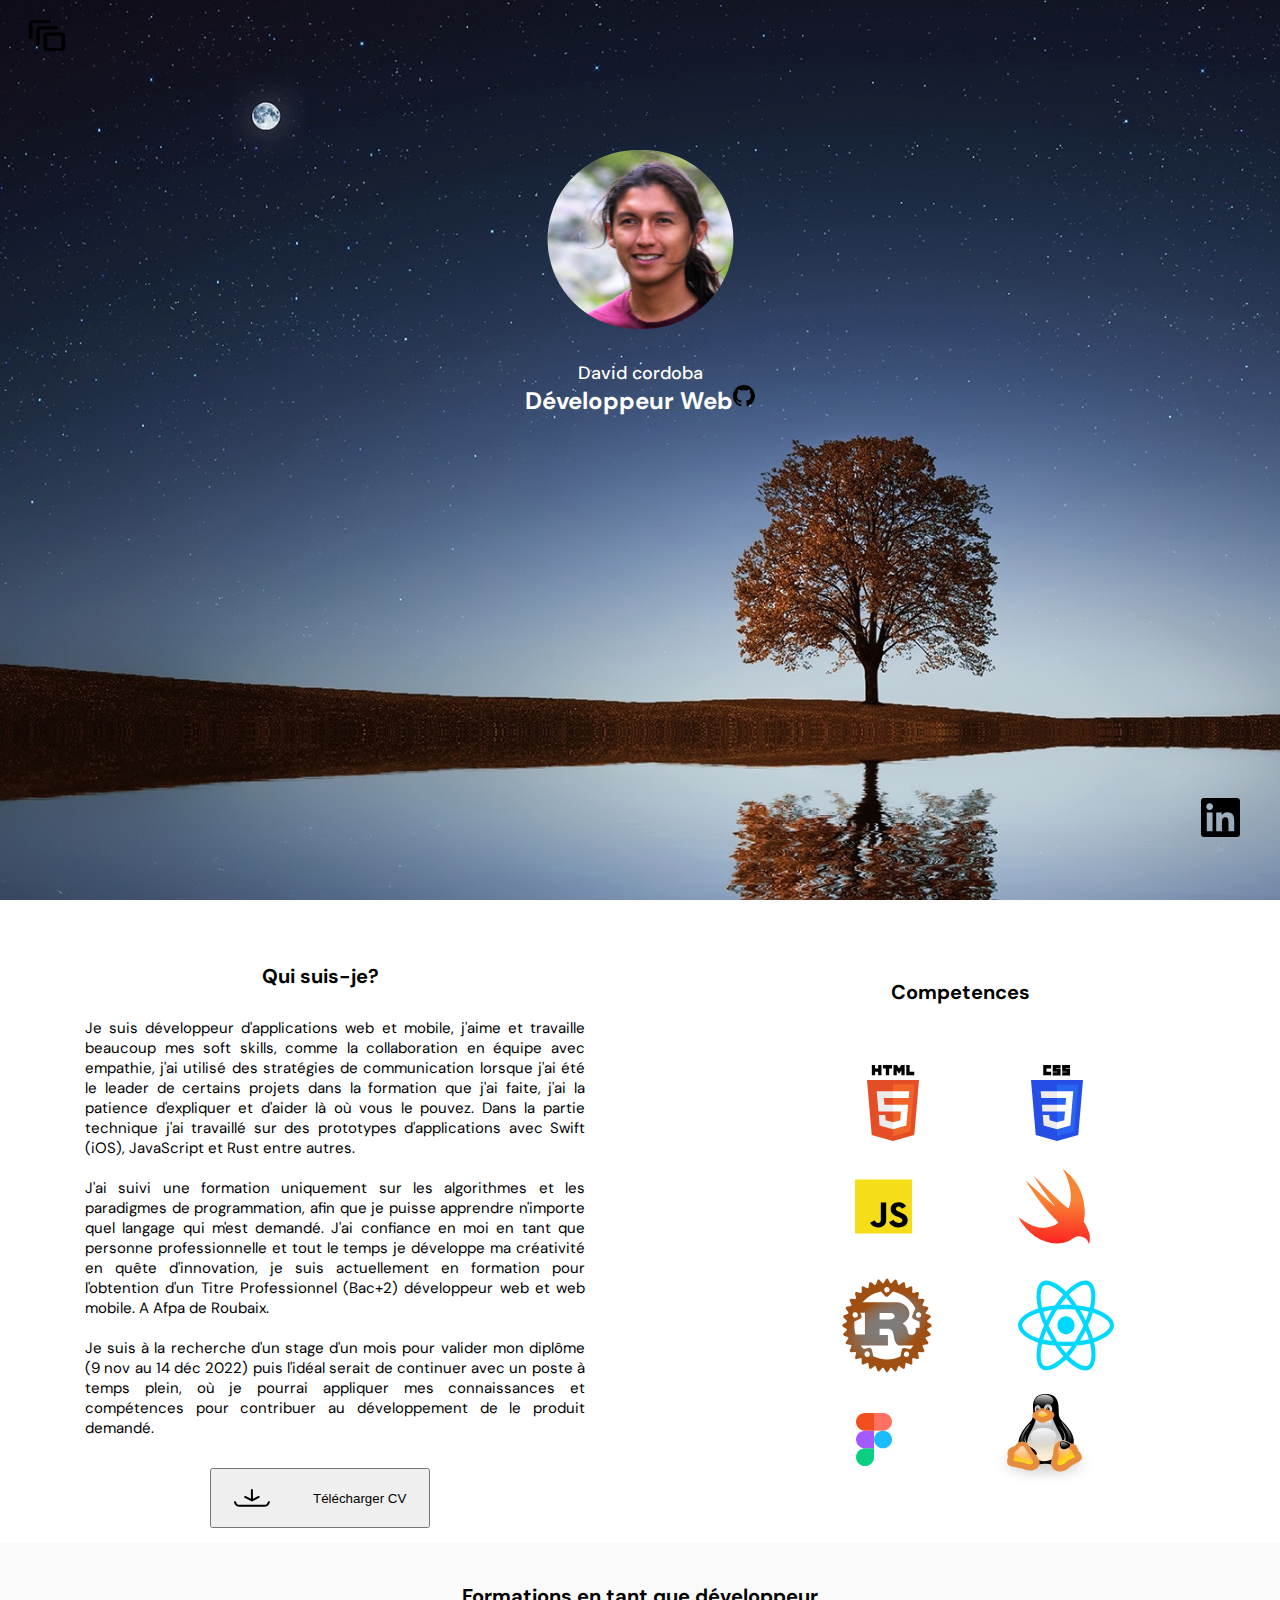
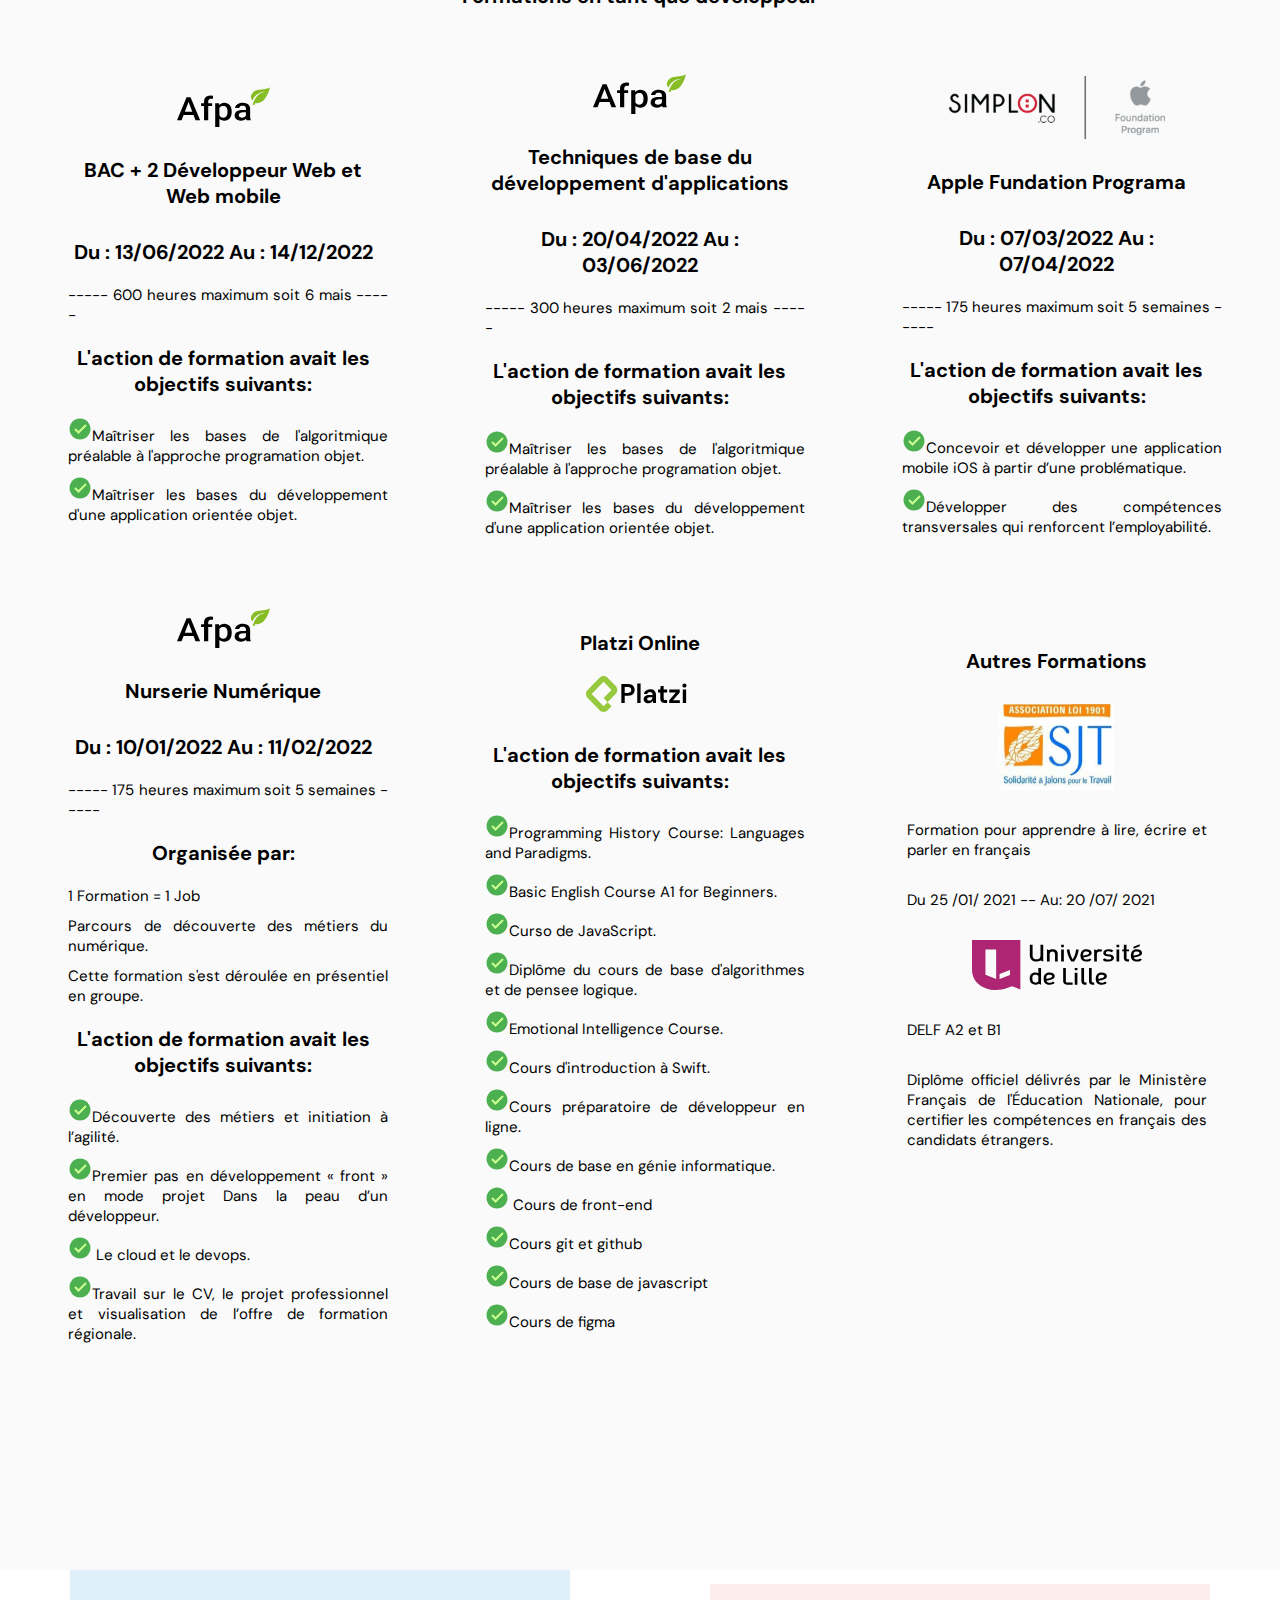
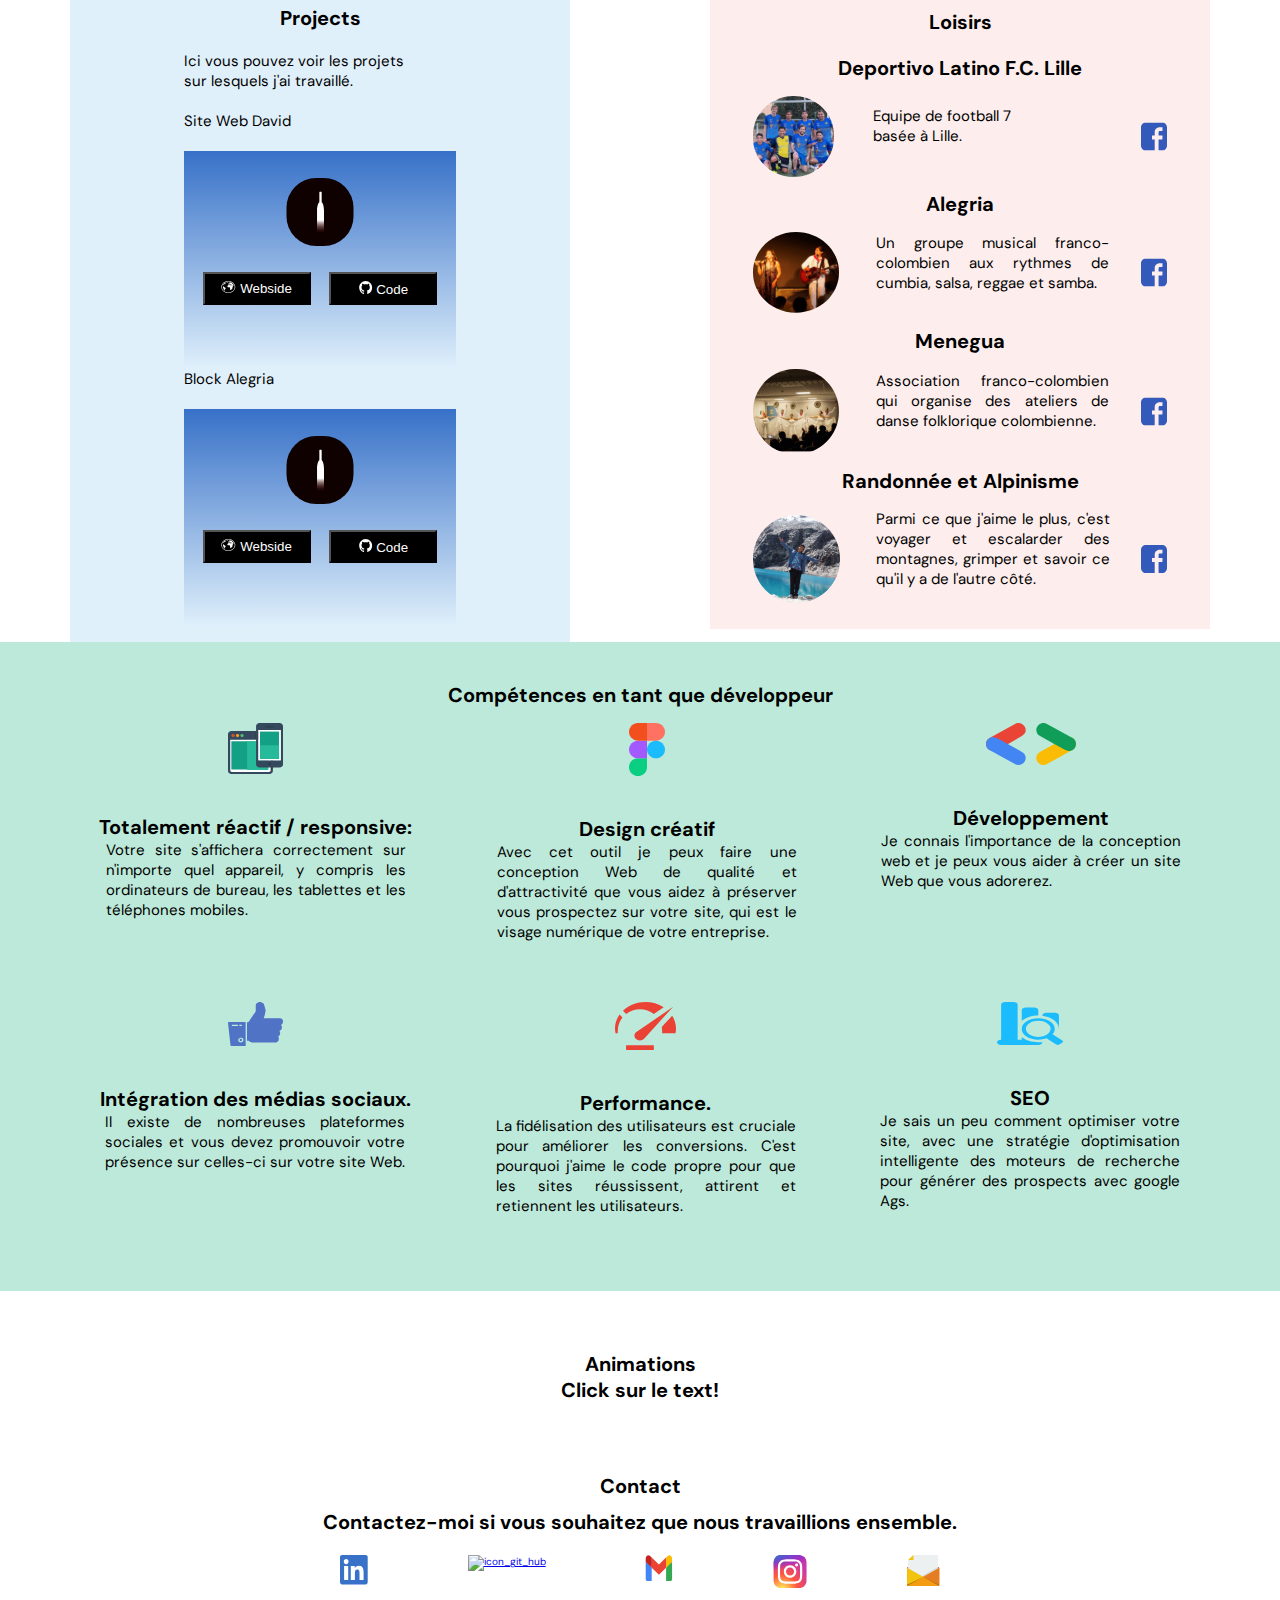
==== commit 000a2e61: "svg" ====
--- a/index.html
+++ b/index.html
@@ -20,7 +20,13 @@
 <body>
     <header>
 
-        <div class="header_icon_desplegable"><img src="./images/icon_desplegable.svg" alt="icon_desplegable"></div>
+        <div class="header_icon_desplegable">
+            <svg width="37" height="32" viewBox="0 0 37 32" fill="none" xmlns="http://www.w3.org/2000/svg">
+                <path
+                    d="M3.6088 0C2.65169 0 1.73378 0.326993 1.05699 0.909045C0.380212 1.4911 0 2.28053 0 3.10367V18.622H3.6088V3.10367H21.6528V0H3.6088ZM10.8264 6.20735C9.86929 6.20735 8.95138 6.53434 8.2746 7.11639C7.59782 7.69844 7.2176 8.48787 7.2176 9.31102V24.8294H10.8264V9.31102H28.8704V6.20735H10.8264ZM32.4792 15.5184V27.9331H18.044V15.5184H32.4792ZM32.4792 12.4147H18.044C17.0869 12.4147 16.169 12.7417 15.4922 13.3237C14.8154 13.9058 14.4352 14.6952 14.4352 15.5184V27.9331C14.4352 28.7562 14.8154 29.5456 15.4922 30.1277C16.169 30.7097 17.0869 31.0367 18.044 31.0367H32.4792C33.4363 31.0367 34.3542 30.7097 35.031 30.1277C35.7078 29.5456 36.088 28.7562 36.088 27.9331V15.5184C36.088 14.6952 35.7078 13.9058 35.031 13.3237C34.3542 12.7417 33.4363 12.4147 32.4792 12.4147Z"
+                    fill="black" />
+            </svg>
+        </div>
         <div class="header_images_title">
             <img class="foto_david" src="./images/Foto_David.svg" alt="Foto_David">
             <h1 class="header_h1">David cordoba</h1>
@@ -28,20 +34,24 @@
                 <div class="header__developer__title">Développeur Web </div>
                 <div>
                     <a target="_blank" href="https://github.com/DavidBonvin">
-                        <svg width="22" height="22" viewBox="0 0 22 22"  xmlns="http://www.w3.org/2000/svg">
-                        <path fill="white" fill-rule="evenodd" clip-rule="evenodd" d="M10.9194 0C4.88908 0 0 4.88936 0 10.9206C0 15.7452 3.12816 19.8383 7.46788 21.2814C8.01444 21.3825 8.21324 21.0462 8.21324 20.7558C8.21324 20.4971 8.20372 19.8108 8.19896 18.8986C5.16124 19.5591 4.52032 17.4345 4.52032 17.4345C4.0236 16.1731 3.30764 15.8376 3.30764 15.8376C2.31616 15.1606 3.38296 15.1738 3.38296 15.1738C4.47888 15.2513 5.05568 16.2988 5.05568 16.2988C6.02952 17.9676 7.6118 17.4846 8.23368 17.2068C8.33252 16.4998 8.61532 16.0196 8.92696 15.7461C6.50244 15.4706 3.95332 14.5337 3.95332 10.3494C3.95332 9.15684 4.37864 8.18188 5.07696 7.41832C4.96524 7.14336 4.58976 6.03316 5.1842 4.529C5.1842 4.529 6.10092 4.23556 8.18748 5.64928C9.058 5.40596 9.99236 5.28444 10.9211 5.2808C11.8485 5.28472 12.7831 5.40596 13.6548 5.64928C15.7399 4.23556 16.6552 4.529 16.6552 4.529C17.2511 6.03316 16.8759 7.14336 16.7639 7.41832C17.4639 8.18188 17.8861 9.15684 17.8861 10.3494C17.8861 14.5435 15.3334 15.4675 12.9007 15.7368C13.2922 16.0742 13.6416 16.742 13.6416 17.761C13.6416 19.22 13.6284 20.3974 13.6284 20.7556C13.6284 21.0482 13.8247 21.3884 14.3791 21.28C18.7141 19.8338 21.84 15.7438 21.84 10.9206C21.84 4.88936 16.9509 0 10.9194 0V0Z" fill="black"/>
+                        <svg width="22" height="22" viewBox="0 0 22 22" xmlns="http://www.w3.org/2000/svg">
+                            <path fill="white" fill-rule="evenodd" clip-rule="evenodd"
+                                d="M10.9194 0C4.88908 0 0 4.88936 0 10.9206C0 15.7452 3.12816 19.8383 7.46788 21.2814C8.01444 21.3825 8.21324 21.0462 8.21324 20.7558C8.21324 20.4971 8.20372 19.8108 8.19896 18.8986C5.16124 19.5591 4.52032 17.4345 4.52032 17.4345C4.0236 16.1731 3.30764 15.8376 3.30764 15.8376C2.31616 15.1606 3.38296 15.1738 3.38296 15.1738C4.47888 15.2513 5.05568 16.2988 5.05568 16.2988C6.02952 17.9676 7.6118 17.4846 8.23368 17.2068C8.33252 16.4998 8.61532 16.0196 8.92696 15.7461C6.50244 15.4706 3.95332 14.5337 3.95332 10.3494C3.95332 9.15684 4.37864 8.18188 5.07696 7.41832C4.96524 7.14336 4.58976 6.03316 5.1842 4.529C5.1842 4.529 6.10092 4.23556 8.18748 5.64928C9.058 5.40596 9.99236 5.28444 10.9211 5.2808C11.8485 5.28472 12.7831 5.40596 13.6548 5.64928C15.7399 4.23556 16.6552 4.529 16.6552 4.529C17.2511 6.03316 16.8759 7.14336 16.7639 7.41832C17.4639 8.18188 17.8861 9.15684 17.8861 10.3494C17.8861 14.5435 15.3334 15.4675 12.9007 15.7368C13.2922 16.0742 13.6416 16.742 13.6416 17.761C13.6416 19.22 13.6284 20.3974 13.6284 20.7556C13.6284 21.0482 13.8247 21.3884 14.3791 21.28C18.7141 19.8338 21.84 15.7438 21.84 10.9206C21.84 4.88936 16.9509 0 10.9194 0V0Z"
+                                fill="black" />
                         </svg>
                     </a>
-                    
+
                 </div>
             </div>
         </div>
         <div class="header_icon_in">
             <a target="_blank" href="https://www.linkedin.com/in/davidbonvin/">
-                <svg width="39" height="39" viewBox="0 0 39 39"  xmlns="http://www.w3.org/2000/svg">
-                    <path fill="white" d="M36.1113 0H2.87896C1.28971 0 0 1.25937 0 2.81017V36.186C0 37.739 1.28971 39 2.87896 39H36.1113C37.7016 39 39 37.739 39 36.186V2.81017C39 1.25937 37.7016 0 36.1113 0ZM11.5667 33.2334H5.77958V14.6223H11.5667V33.2334ZM8.67317 12.0775C8.23267 12.0775 7.7965 11.9907 7.38956 11.8221C6.98262 11.6535 6.61291 11.4063 6.30153 11.0947C5.99015 10.7832 5.74323 10.4133 5.57485 10.0062C5.40648 9.59918 5.31997 9.16295 5.32025 8.72246C5.32025 7.83328 5.67347 6.98052 6.30222 6.35178C6.93096 5.72304 7.78372 5.36981 8.6729 5.36981C9.56207 5.36981 10.4148 5.72304 11.0436 6.35178C11.6723 6.98052 12.0255 7.83328 12.0255 8.72246C12.0255 9.61181 11.6724 10.4648 11.0438 11.0939C10.4152 11.723 9.56252 12.0768 8.67317 12.0775ZM33.2312 33.2334H27.4533V24.1833C27.4533 22.0242 27.411 19.2481 24.4465 19.2481C21.4359 19.2481 20.9771 21.5995 20.9771 24.0267V33.234H15.1948V14.6223H20.7442V17.1638H20.8233C21.5957 15.7013 23.4829 14.1581 26.2974 14.1581C32.1506 14.1581 33.2318 18.0115 33.2318 23.0246L33.2312 33.2334Z" fill="black"/>
-                    </svg>
-                    
+                <svg width="39" height="39" viewBox="0 0 39 39" xmlns="http://www.w3.org/2000/svg">
+                    <path fill="white"
+                        d="M36.1113 0H2.87896C1.28971 0 0 1.25937 0 2.81017V36.186C0 37.739 1.28971 39 2.87896 39H36.1113C37.7016 39 39 37.739 39 36.186V2.81017C39 1.25937 37.7016 0 36.1113 0ZM11.5667 33.2334H5.77958V14.6223H11.5667V33.2334ZM8.67317 12.0775C8.23267 12.0775 7.7965 11.9907 7.38956 11.8221C6.98262 11.6535 6.61291 11.4063 6.30153 11.0947C5.99015 10.7832 5.74323 10.4133 5.57485 10.0062C5.40648 9.59918 5.31997 9.16295 5.32025 8.72246C5.32025 7.83328 5.67347 6.98052 6.30222 6.35178C6.93096 5.72304 7.78372 5.36981 8.6729 5.36981C9.56207 5.36981 10.4148 5.72304 11.0436 6.35178C11.6723 6.98052 12.0255 7.83328 12.0255 8.72246C12.0255 9.61181 11.6724 10.4648 11.0438 11.0939C10.4152 11.723 9.56252 12.0768 8.67317 12.0775ZM33.2312 33.2334H27.4533V24.1833C27.4533 22.0242 27.411 19.2481 24.4465 19.2481C21.4359 19.2481 20.9771 21.5995 20.9771 24.0267V33.234H15.1948V14.6223H20.7442V17.1638H20.8233C21.5957 15.7013 23.4829 14.1581 26.2974 14.1581C32.1506 14.1581 33.2318 18.0115 33.2318 23.0246L33.2312 33.2334Z"
+                        fill="black" />
+                </svg>
+
             </a>
         </div>
     </header>
@@ -49,21 +59,25 @@
         <section class="Qui_suis-je">
             <h2>Qui suis-je?</h2>
             <p>
-                Je suis développeur d'applications web et mobile, j'aime et travaille beaucoup mes soft skills, 
-                comme la collaboration en équipe avec empathie, j'ai utilisé des stratégies de communication 
-                lorsque j'ai été le leader de certains projets dans la formation que j'ai faite, 
-                j'ai la patience d'expliquer et d'aider là où vous le pouvez. 
-                Dans la partie technique j'ai travaillé sur des prototypes d'applications avec Swift (iOS), JavaScript et Rust entre autres. <br><br>
-
-                J'ai suivi une formation uniquement sur les algorithmes et les paradigmes de programmation, afin que je puisse apprendre 
-                n'importe quel langage qui m'est demandé. J'ai confiance en moi en tant que personne professionnelle et tout le temps 
-                je développe ma créativité en quête d'innovation, je suis actuellement en formation pour l'obtention d'un Titre Professionnel 
+                Je suis développeur d'applications web et mobile, j'aime et travaille beaucoup mes soft skills,
+                comme la collaboration en équipe avec empathie, j'ai utilisé des stratégies de communication
+                lorsque j'ai été le leader de certains projets dans la formation que j'ai faite,
+                j'ai la patience d'expliquer et d'aider là où vous le pouvez.
+                Dans la partie technique j'ai travaillé sur des prototypes d'applications avec Swift (iOS), JavaScript
+                et Rust entre autres. <br><br>
+
+                J'ai suivi une formation uniquement sur les algorithmes et les paradigmes de programmation, afin que je
+                puisse apprendre
+                n'importe quel langage qui m'est demandé. J'ai confiance en moi en tant que personne professionnelle et
+                tout le temps
+                je développe ma créativité en quête d'innovation, je suis actuellement en formation pour l'obtention
+                d'un Titre Professionnel
                 (Bac+2) développeur web et web mobile. A Afpa de Roubaix. <br><br>
 
-                Je suis à la recherche d'un stage d'un mois pour valider mon diplôme (9 nov au 14 déc 2022) 
-                puis l'idéal serait de continuer avec un poste à temps plein, où je pourrai appliquer 
+                Je suis à la recherche d'un stage d'un mois pour valider mon diplôme (9 nov au 14 déc 2022)
+                puis l'idéal serait de continuer avec un poste à temps plein, où je pourrai appliquer
                 mes connaissances et compétences pour contribuer au développement de le produit demandé.
-               
+
             </p>
             <button class="buttonCV"> <img src="./images/icon_descarga.svg" alt="icon_descarga">Télécharger CV </button>
         </section>
@@ -87,7 +101,7 @@
         </section>
     </div>
     <div class="parent1">
-        <h2 >Formations en tant que développeur</h2>
+        <h2>Formations en tant que développeur</h2>
         <section class="formations">
             <article class="formation1">
                 <div class="formation__image__afpa">
@@ -285,9 +299,9 @@
                     <img src="./images/icon_figma.svg" alt="Desing">
                 </div>
                 <h2> Design créatif</h2>
-                <p>Avec cet outil je peux faire une conception Web 
-                    de qualité et d'attractivité que vous aidez à 
-                    préserver vous prospectez sur votre site, 
+                <p>Avec cet outil je peux faire une conception Web
+                    de qualité et d'attractivité que vous aidez à
+                    préserver vous prospectez sur votre site,
                     qui est le visage numérique de votre entreprise.</p>
             </article>
             <article>
@@ -316,9 +330,9 @@
                     <img src="./images/icon__performas.svg" alt="Performance">
                 </div>
                 <h2>Performance.</h2>
-                <p>La fidélisation des utilisateurs est cruciale 
-                    pour améliorer les conversions. C'est pourquoi 
-                    j'aime le code propre pour que les sites 
+                <p>La fidélisation des utilisateurs est cruciale
+                    pour améliorer les conversions. C'est pourquoi
+                    j'aime le code propre pour que les sites
                     réussissent, attirent et retiennent les utilisateurs.</p>
             </article>
             <article>
@@ -326,9 +340,9 @@
                     <img src="./images/icon__seo.svg" alt="SEO">
                 </div>
                 <h2>SEO</h2>
-                <p>Je sais un peu comment optimiser votre site, 
-                    avec une stratégie d'optimisation intelligente 
-                    des moteurs de recherche pour générer des 
+                <p>Je sais un peu comment optimiser votre site,
+                    avec une stratégie d'optimisation intelligente
+                    des moteurs de recherche pour générer des
                     prospects avec google Ags.</p>
             </article>
 
@@ -343,11 +357,16 @@
         <h2 class="footer__h2">Contactez-moi si vous souhaitez
             que nous travaillions ensemble.</h2>
         <div class="footer__icons">
-            <img src="./images/icon_in_color.svg" alt="icon_in_color">
-            <img src="./images/icon_git_hub.svg" alt="icon_git_hub">
-            <img src="./images/icon_gmail.svg" alt="icon_gmail">
-            <img src="./images/icon_instagram.svg" alt="icon_instagram">
-            <img src="./images/icon_mensage.svg" alt="icon_mensage">
+            <a target="_blank" href="https://www.linkedin.com/in/davidbonvin/"><img src="./images/icon_in_color.svg"
+                    alt="icon_in_color"></a>
+            <a target="_blank" href="https://github.com/DavidBonvin"><img src="./images/icon_git_hub.svg"
+                    alt="icon_git_hub"></a>
+            <a target="_blank" href="https://mail.google.com/mail/u/0/#inbox"><img src="./images/icon_gmail.svg"
+                    alt="icon_gmail"></a>
+            <a target="_blank" href="https://www.instagram.com/bonvincode/"><img src="./images/icon_instagram.svg"
+                    alt="icon_instagram"></a>
+            <a target="_blank" href="https://github.com/DavidBonvin"><img src="./images/icon_mensage.svg"
+                    alt="icon_mensage"></a>
         </div>
     </footer>
 </body>
--- a/styles.css
+++ b/styles.css
@@ -52,6 +52,9 @@
     align-self: flex-end;
     padding: 1.5em;
 }
+path {
+   fill: black; 
+}
 .header_images_title {
 
     padding: 1em;
--- a/media-queries.css
+++ b/media-queries.css
@@ -42,6 +42,9 @@
 }
 .header_icon_in {
   padding: 4em;
+}
+path {
+  fill: white; 
 }
 .Qui_suis-je {
   width: var(--width-sections);
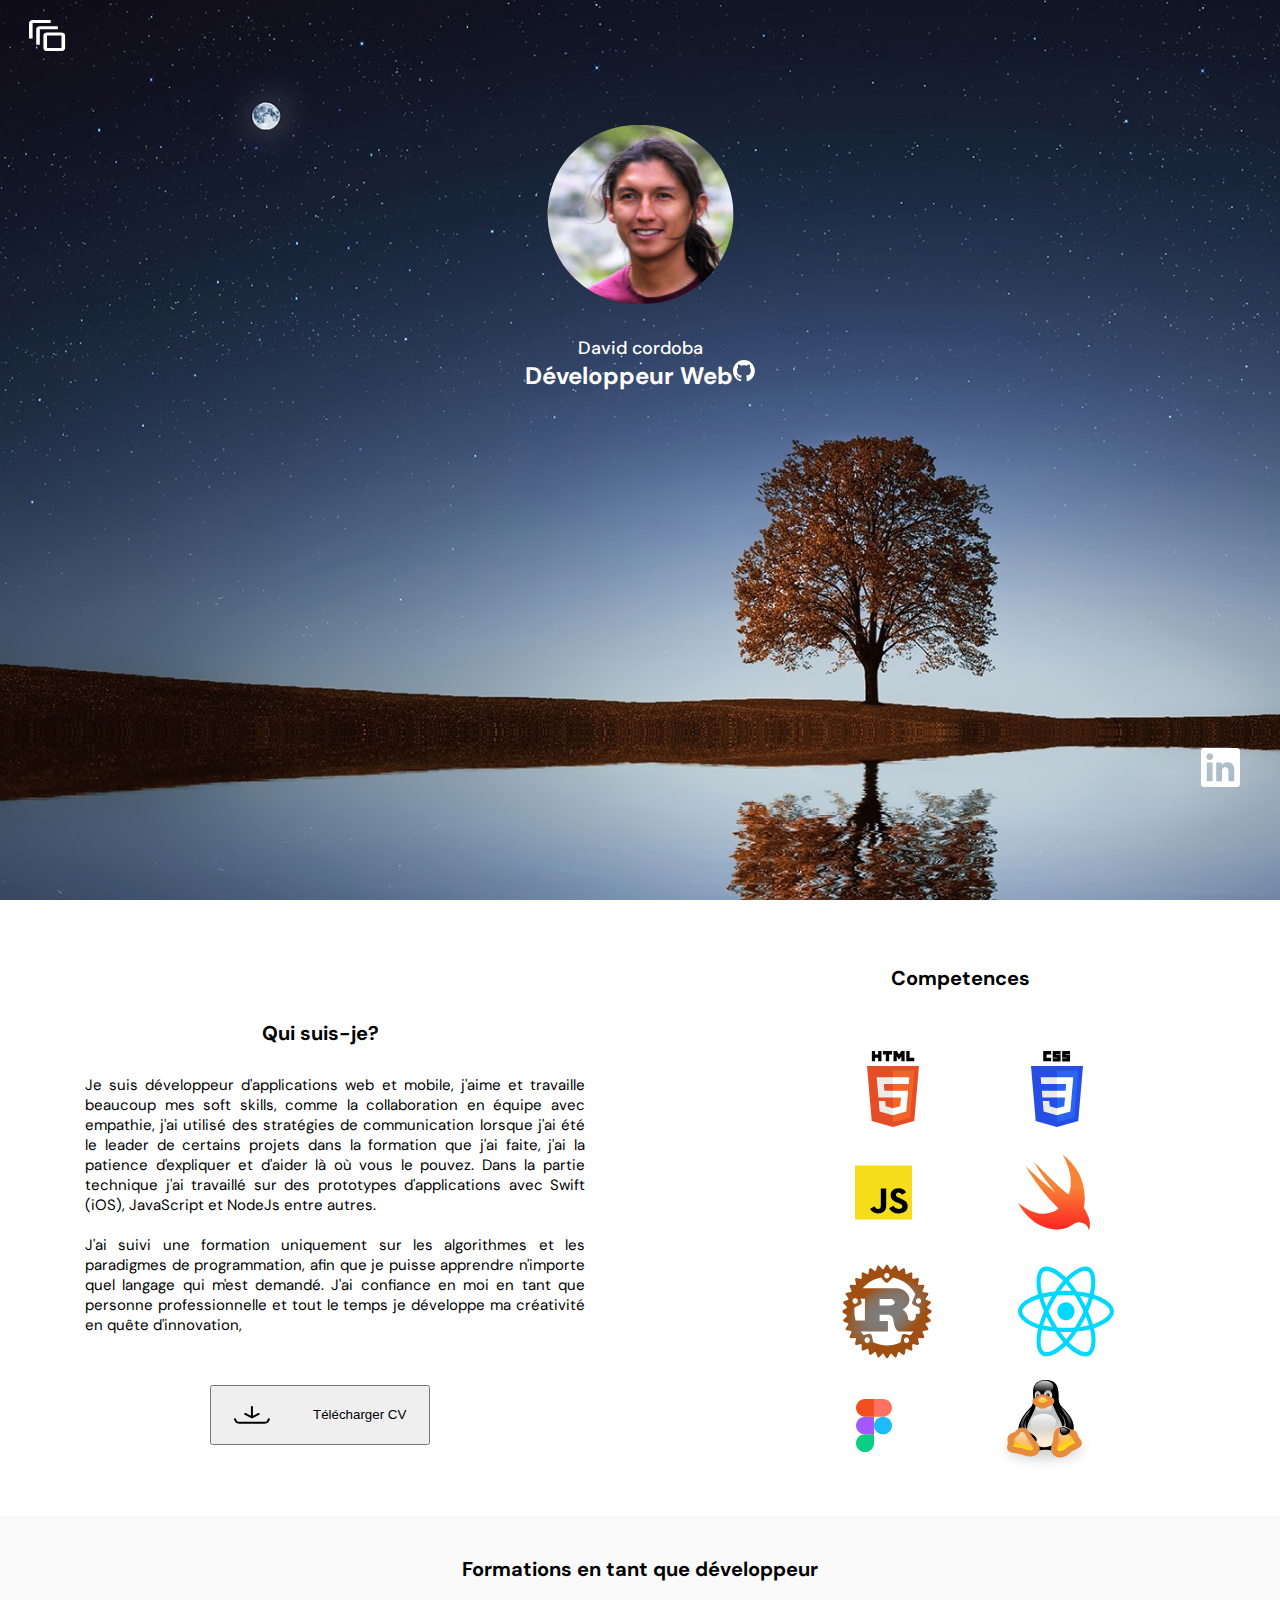
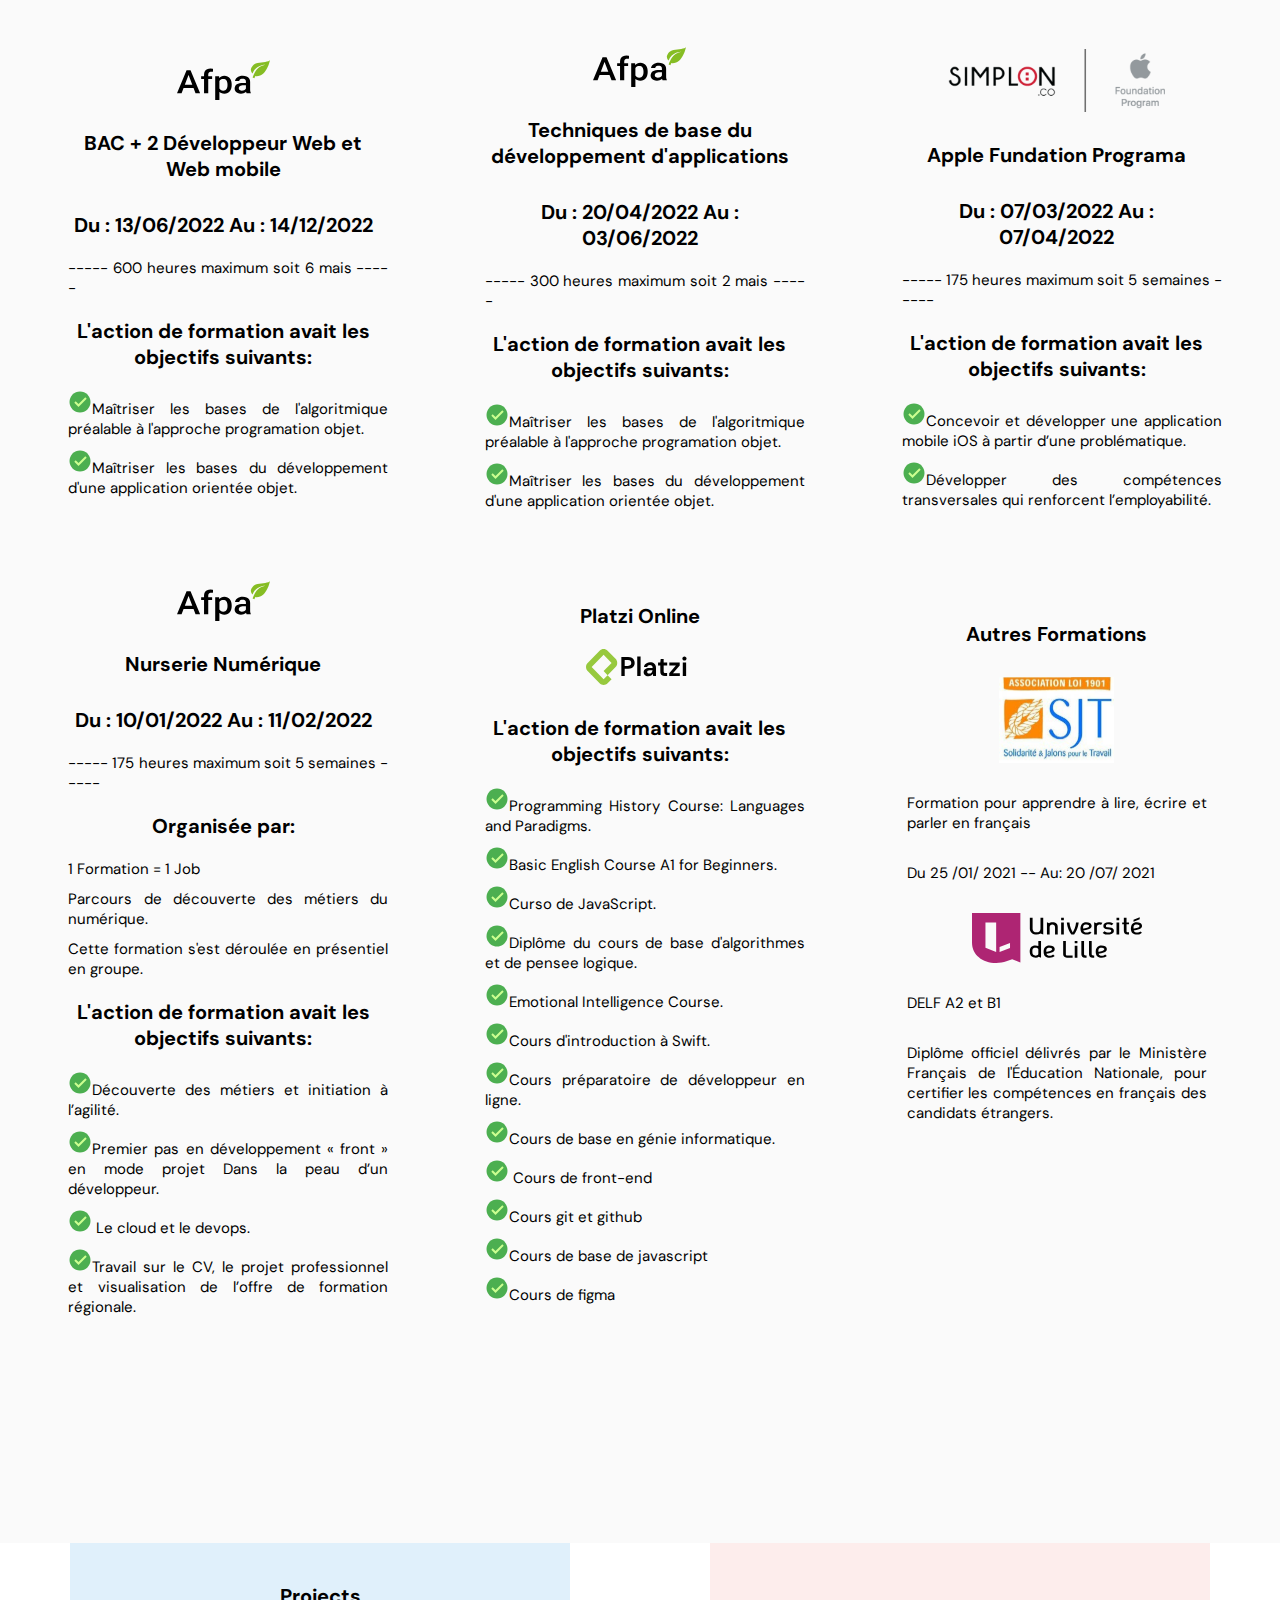
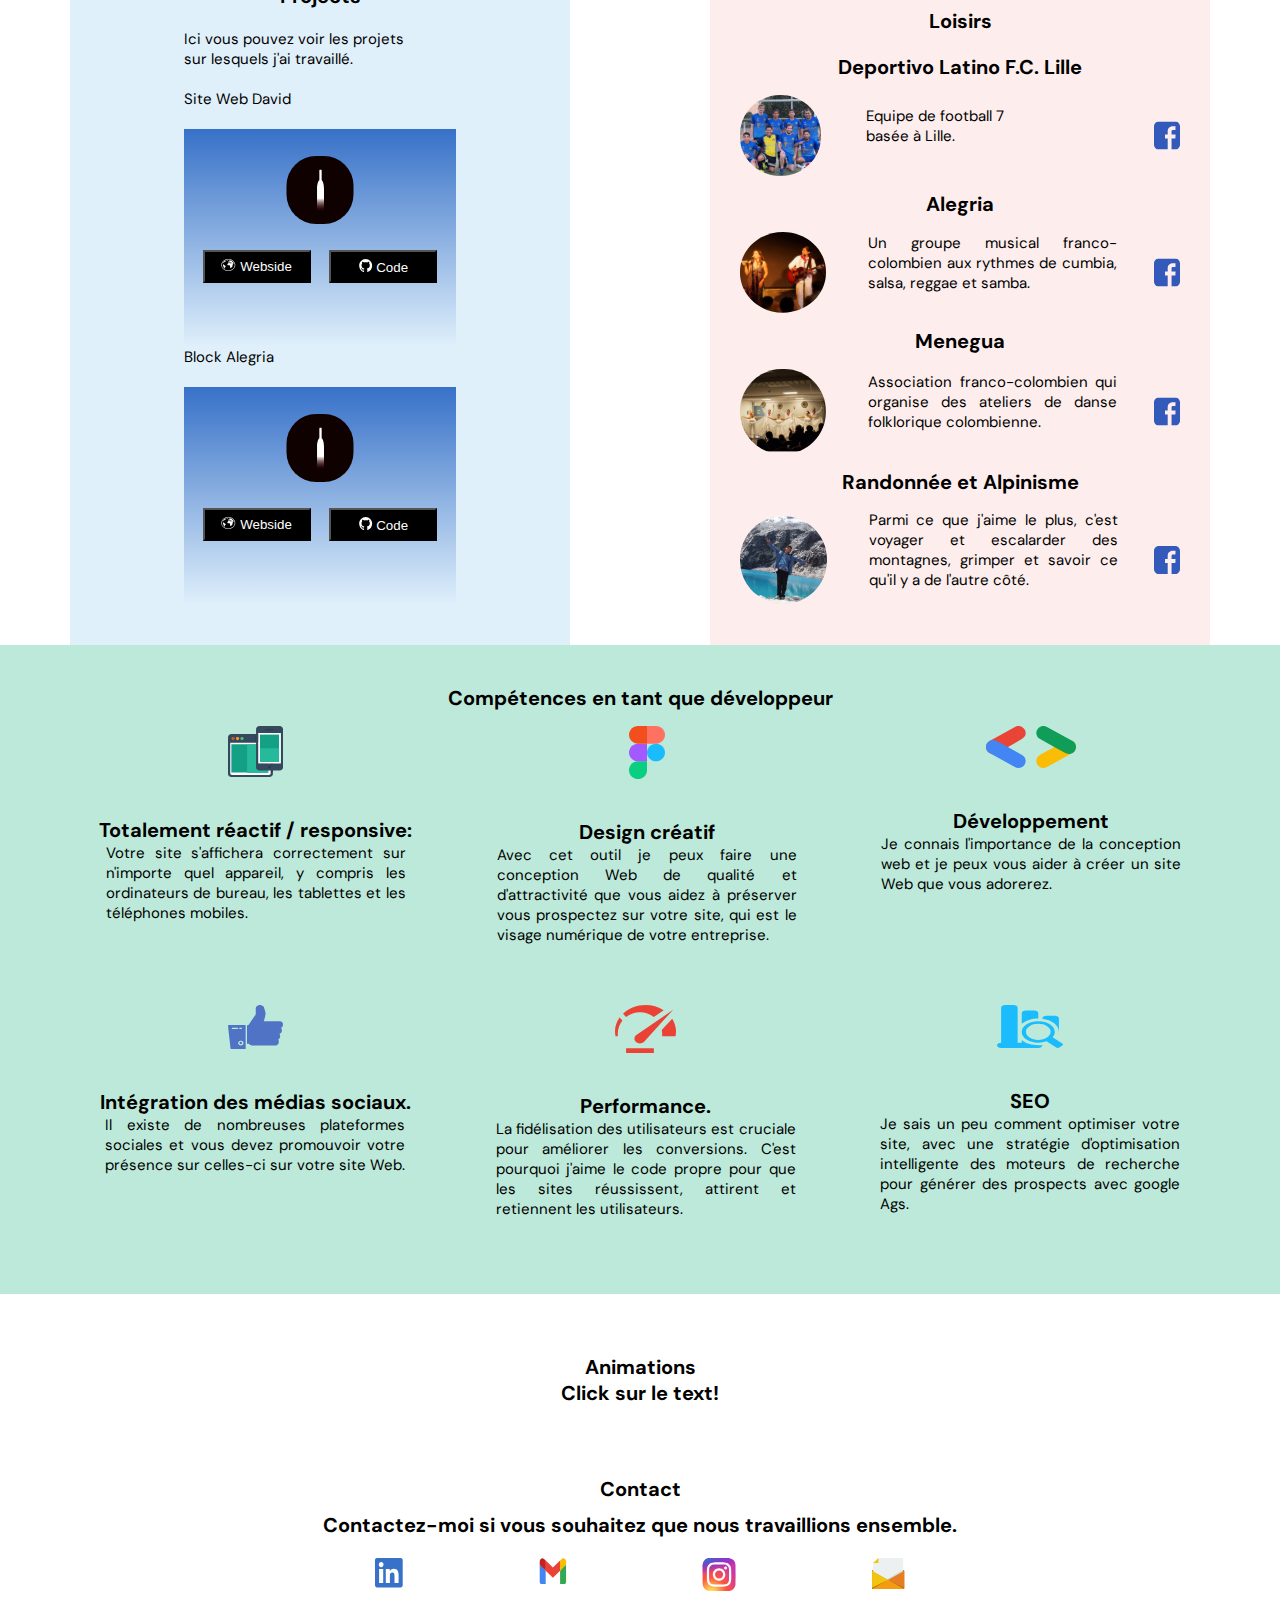
==== commit 34900517: "maj" ====
--- a/index.html
+++ b/index.html
@@ -64,19 +64,16 @@
                 lorsque j'ai été le leader de certains projets dans la formation que j'ai faite,
                 j'ai la patience d'expliquer et d'aider là où vous le pouvez.
                 Dans la partie technique j'ai travaillé sur des prototypes d'applications avec Swift (iOS), JavaScript
-                et Rust entre autres. <br><br>
+                et NodeJs entre autres. <br><br>
 
                 J'ai suivi une formation uniquement sur les algorithmes et les paradigmes de programmation, afin que je
                 puisse apprendre
                 n'importe quel langage qui m'est demandé. J'ai confiance en moi en tant que personne professionnelle et
                 tout le temps
-                je développe ma créativité en quête d'innovation, je suis actuellement en formation pour l'obtention
-                d'un Titre Professionnel
-                (Bac+2) développeur web et web mobile. A Afpa de Roubaix. <br><br>
-
-                Je suis à la recherche d'un stage d'un mois pour valider mon diplôme (9 nov au 14 déc 2022)
-                puis l'idéal serait de continuer avec un poste à temps plein, où je pourrai appliquer
-                mes connaissances et compétences pour contribuer au développement de le produit demandé.
+                je développe ma créativité en quête d'innovation,
+                <br><br>
+
+
 
             </p>
             <button class="buttonCV"> <img src="./images/icon_descarga.svg" alt="icon_descarga">Télécharger CV </button>
@@ -359,8 +356,7 @@
         <div class="footer__icons">
             <a target="_blank" href="https://www.linkedin.com/in/davidbonvin/"><img src="./images/icon_in_color.svg"
                     alt="icon_in_color"></a>
-            <a target="_blank" href="https://github.com/DavidBonvin"><img src="./images/icon_git_hub.svg"
-                    alt="icon_git_hub"></a>
+            
             <a target="_blank" href="https://mail.google.com/mail/u/0/#inbox"><img src="./images/icon_gmail.svg"
                     alt="icon_gmail"></a>
             <a target="_blank" href="https://www.instagram.com/bonvincode/"><img src="./images/icon_instagram.svg"
--- a/styles.css
+++ b/styles.css
@@ -291,7 +291,7 @@
     width: 100%;
     min-width: 320px;
     height: 100%;
-    padding-top: 30px;
+    padding-top: 55px;
     padding-bottom: 30px;
     background-color:#FDEDEC;
   
--- a/media-queries.css
+++ b/media-queries.css
@@ -15,7 +15,7 @@
 
 
 
-@media screen and (min-width: 415px) and (max-width: 1024px){
+@media screen and (min-width: 320px) and (max-width: 915px){
 
   
     /* Styles pour les tables */
@@ -86,7 +86,7 @@
 .loisirs{
   width: var(--width-sections);
   margin: var(--margin-sections);
-  padding: var(--pading-sections);
+  /* padding: var(--pading-sections); */
 }
 .section__freelance {
   width: var(--width-sections);
--- a/media_Q1025px-1920px.css
+++ b/media_Q1025px-1920px.css
@@ -32,9 +32,12 @@
     
     color: white;
 }
+path {
+  fill: white; 
+}
 .header_icon_in {
   padding: 4em;
-  margin-bottom: 20px;
+  margin-bottom: 70px;
 }
 .parent {
   display: flex;
@@ -126,12 +129,12 @@
   .projets {
     width: var(--width-sections);
     margin: var(--margin-sections);
-    padding: var(--pading-sections);
+    /* padding: var(--pading-sections); */
   }
   .loisirs{
     width: var(--width-sections);
     margin: var(--margin-sections);
-    padding: var(--pading-sections);
+    /* padding: var(--pading-sections); */
   }
   .section__freelance {
     width: 100%;
--- a/media_Q1900+.css
+++ b/media_Q1900+.css
@@ -36,6 +36,9 @@
   padding: 4em;
   margin-bottom: 20px;
 }
+path {
+  fill: white; 
+}
 .parent {
   display: flex;
   justify-content: space-evenly;
@@ -127,7 +130,7 @@
   .loisirs{
     width: var(--width-sections);
     margin: var(--margin-sections);
-    padding: var(--pading-sections);
+    /* padding: var(--pading-sections); */
   }
   .section__freelance {
     width: 100%;
@@ -139,11 +142,14 @@
 
 .parent3 {
     position: relative;
-    width: 100%;
+    width: 80%;
     min-width: 320px;
     height: 100%;
     background-color: rgb(188, 233, 217);
     padding-bottom: 30px;
+    margin: auto;
+    
+   
 }
 .parent3 h2 {
     text-align: center;
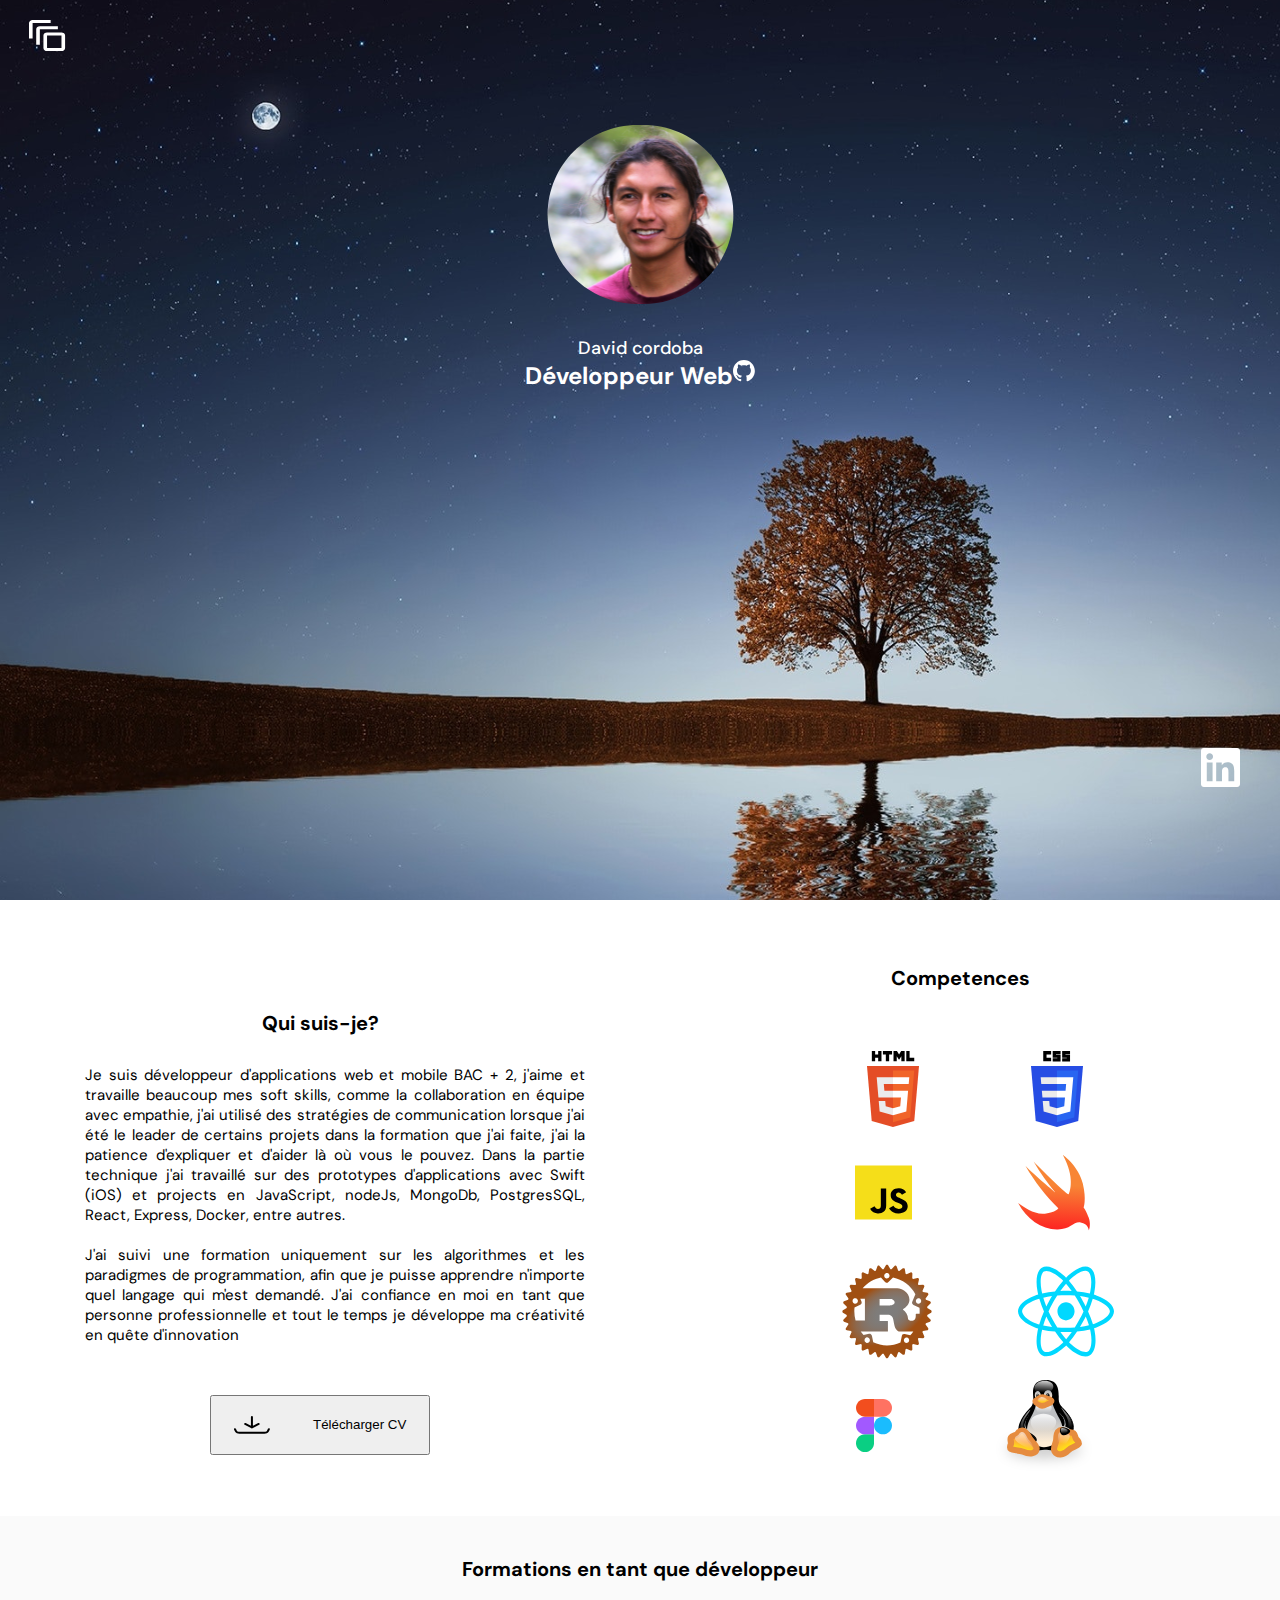
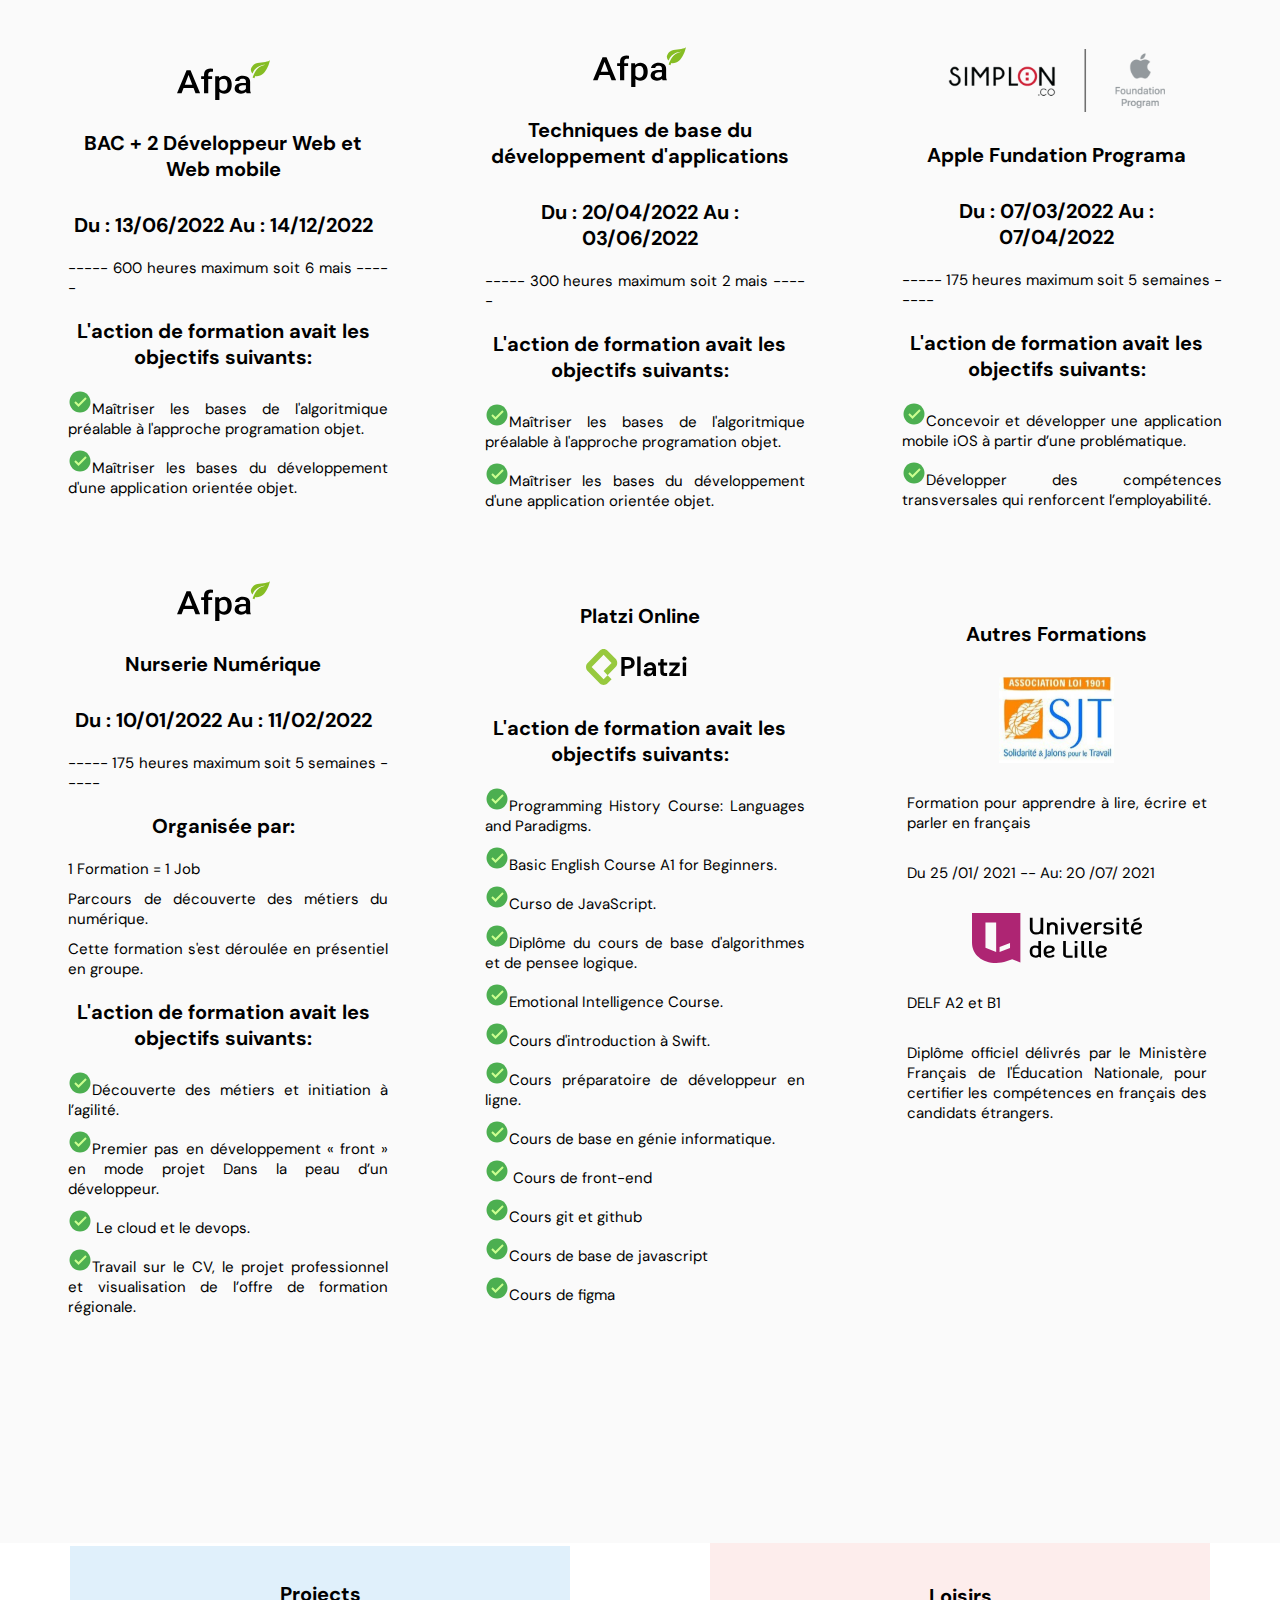
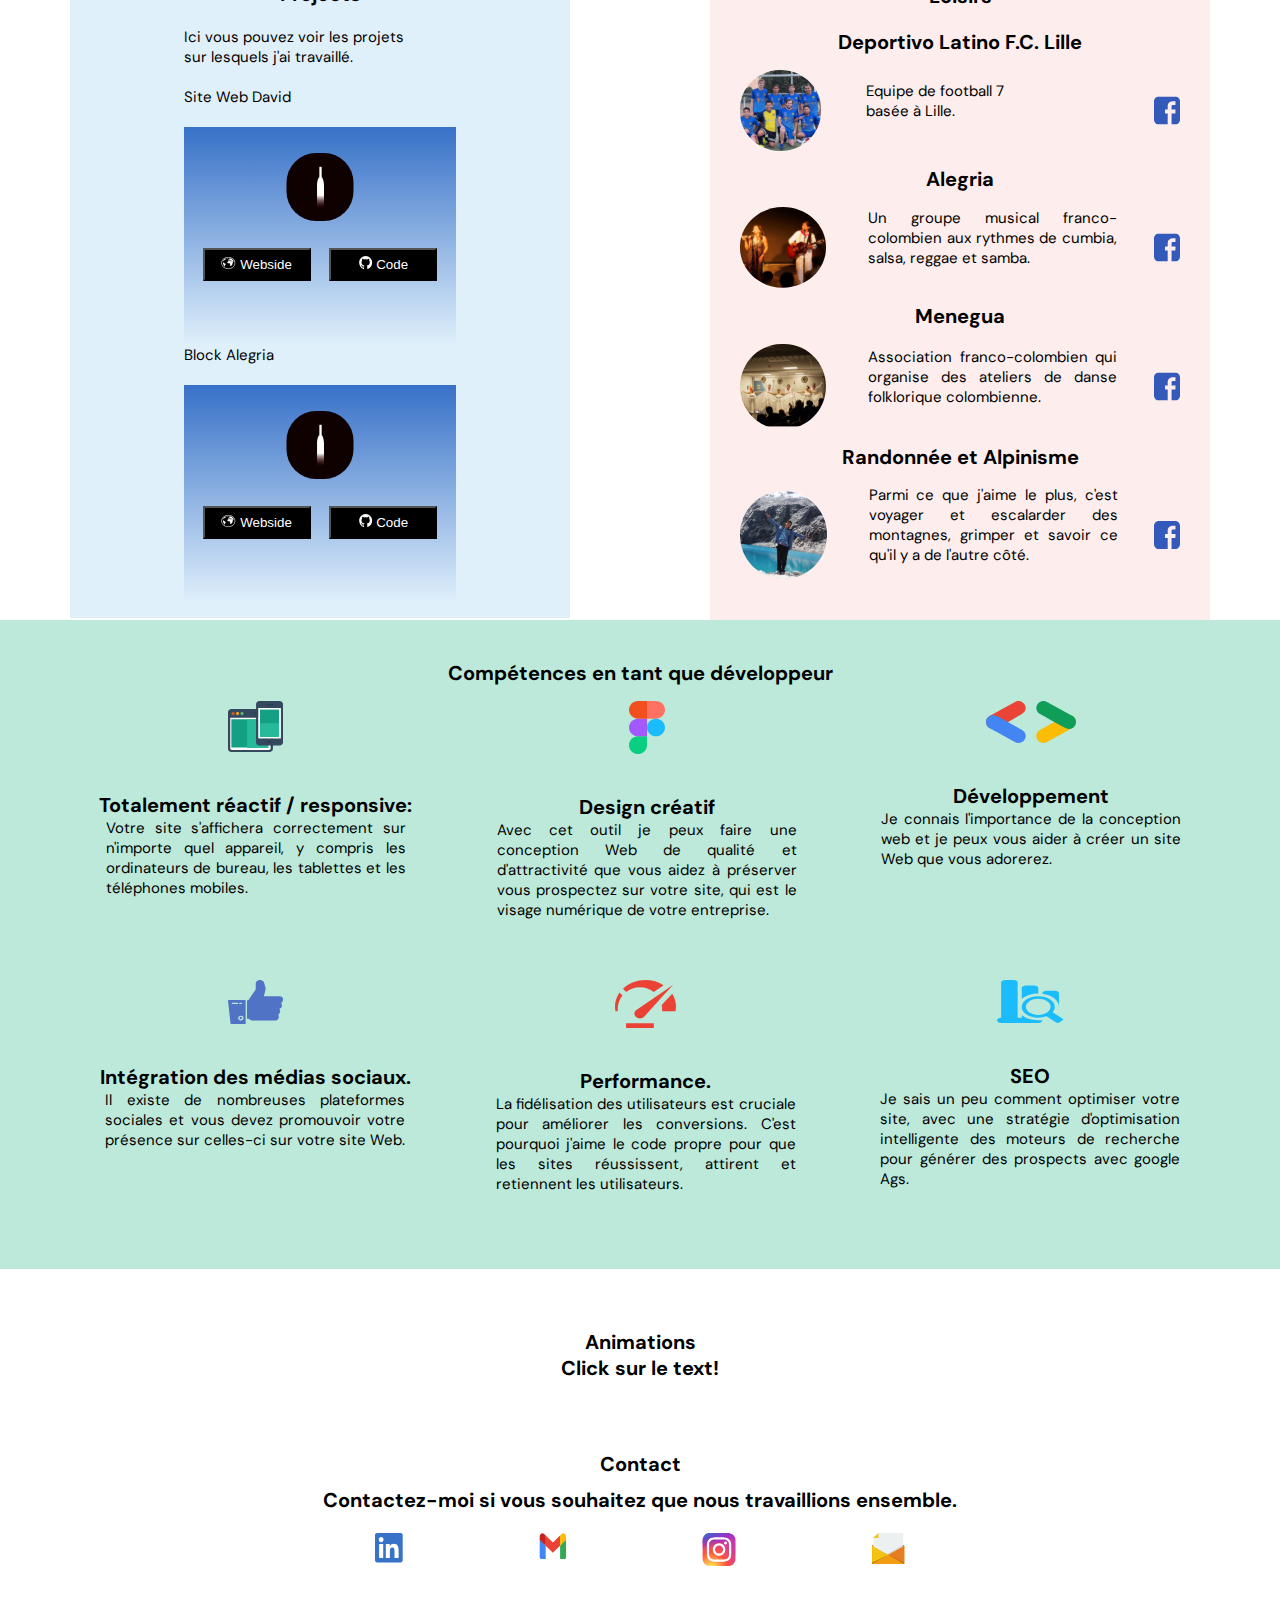
==== commit b45d8c52: "maj'" ====
--- a/index.html
+++ b/index.html
@@ -59,21 +59,21 @@
         <section class="Qui_suis-je">
             <h2>Qui suis-je?</h2>
             <p>
-                Je suis développeur d'applications web et mobile, j'aime et travaille beaucoup mes soft skills,
+                Je suis développeur d'applications web et mobile BAC + 2, j'aime et travaille beaucoup mes soft skills,
                 comme la collaboration en équipe avec empathie, j'ai utilisé des stratégies de communication
                 lorsque j'ai été le leader de certains projets dans la formation que j'ai faite,
                 j'ai la patience d'expliquer et d'aider là où vous le pouvez.
-                Dans la partie technique j'ai travaillé sur des prototypes d'applications avec Swift (iOS), JavaScript
-                et NodeJs entre autres. <br><br>
+                Dans la partie technique j'ai travaillé sur des prototypes d'applications avec Swift (iOS) et projects 
+                en JavaScript, nodeJs,
+                MongoDb, PostgresSQL, React, Express, Docker, entre autres. <br><br>
 
                 J'ai suivi une formation uniquement sur les algorithmes et les paradigmes de programmation, afin que je
                 puisse apprendre
                 n'importe quel langage qui m'est demandé. J'ai confiance en moi en tant que personne professionnelle et
                 tout le temps
-                je développe ma créativité en quête d'innovation,
-                <br><br>
-
-
+                je développe ma créativité en quête d'innovation <br><br>
+
+            
 
             </p>
             <button class="buttonCV"> <img src="./images/icon_descarga.svg" alt="icon_descarga">Télécharger CV </button>
@@ -356,7 +356,7 @@
         <div class="footer__icons">
             <a target="_blank" href="https://www.linkedin.com/in/davidbonvin/"><img src="./images/icon_in_color.svg"
                     alt="icon_in_color"></a>
-            
+           
             <a target="_blank" href="https://mail.google.com/mail/u/0/#inbox"><img src="./images/icon_gmail.svg"
                     alt="icon_gmail"></a>
             <a target="_blank" href="https://www.instagram.com/bonvincode/"><img src="./images/icon_instagram.svg"
--- a/styles.css
+++ b/styles.css
@@ -231,7 +231,7 @@
     height: 100%;
     padding-top: 20px;
     background-color:#E0F0FB ;
-    padding-bottom: 40px;
+    padding-bottom: 10px;
   
   
 }
@@ -291,7 +291,7 @@
     width: 100%;
     min-width: 320px;
     height: 100%;
-    padding-top: 55px;
+    padding-top: 30px;
     padding-bottom: 30px;
     background-color:#FDEDEC;
   
--- a/media_Q1025px-1920px.css
+++ b/media_Q1025px-1920px.css
@@ -32,12 +32,12 @@
     
     color: white;
 }
-path {
-  fill: white; 
-}
 .header_icon_in {
   padding: 4em;
   margin-bottom: 70px;
+}
+path {
+  fill: white; 
 }
 .parent {
   display: flex;
@@ -129,12 +129,17 @@
   .projets {
     width: var(--width-sections);
     margin: var(--margin-sections);
-    /* padding: var(--pading-sections); */
+    padding: var(--pading-sections);
   }
   .loisirs{
     width: var(--width-sections);
-    margin: var(--margin-sections);
-    /* padding: var(--pading-sections); */
+   height: 100%;
+    margin-left: auto;
+    margin-right: auto;
+    padding-left:auto;
+    padding-right:auto;
+    
+    
   }
   .section__freelance {
     width: 100%;
--- a/media_Q1900+.css
+++ b/media_Q1900+.css
@@ -129,8 +129,11 @@
   }
   .loisirs{
     width: var(--width-sections);
-    margin: var(--margin-sections);
-    /* padding: var(--pading-sections); */
+   height: 100%;
+    margin-left: auto;
+    margin-right: auto;
+    padding-left:auto;
+    padding-right:auto;
   }
   .section__freelance {
     width: 100%;
@@ -142,14 +145,11 @@
 
 .parent3 {
     position: relative;
-    width: 80%;
+    width: 100%;
     min-width: 320px;
     height: 100%;
     background-color: rgb(188, 233, 217);
     padding-bottom: 30px;
-    margin: auto;
-    
-   
 }
 .parent3 h2 {
     text-align: center;
@@ -199,6 +199,7 @@
   font-weight: var(--font-weightH2);
   font-size: var(--font-ZiseH2);
 }
+
 .loisirs h2 {
   font-weight: var(--font-weightH2);
   font-size: var(--font-ZiseH2);
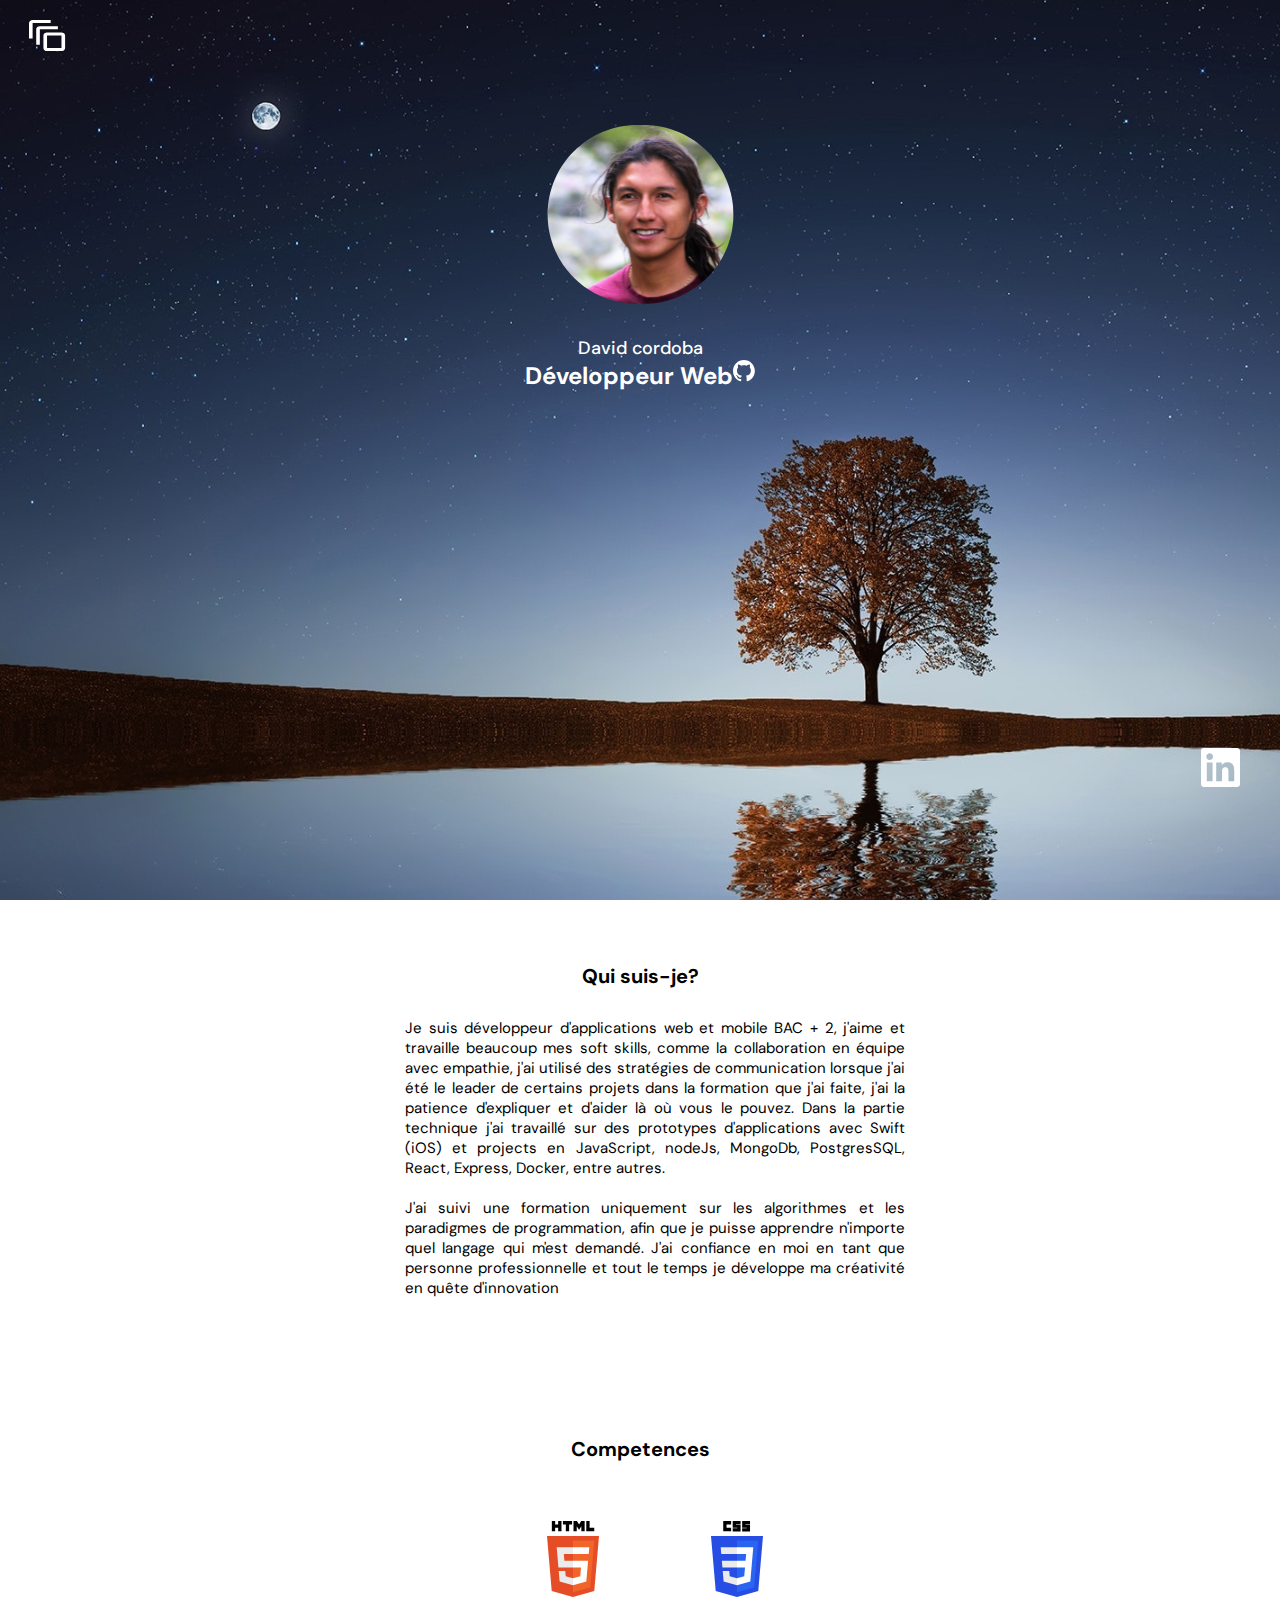
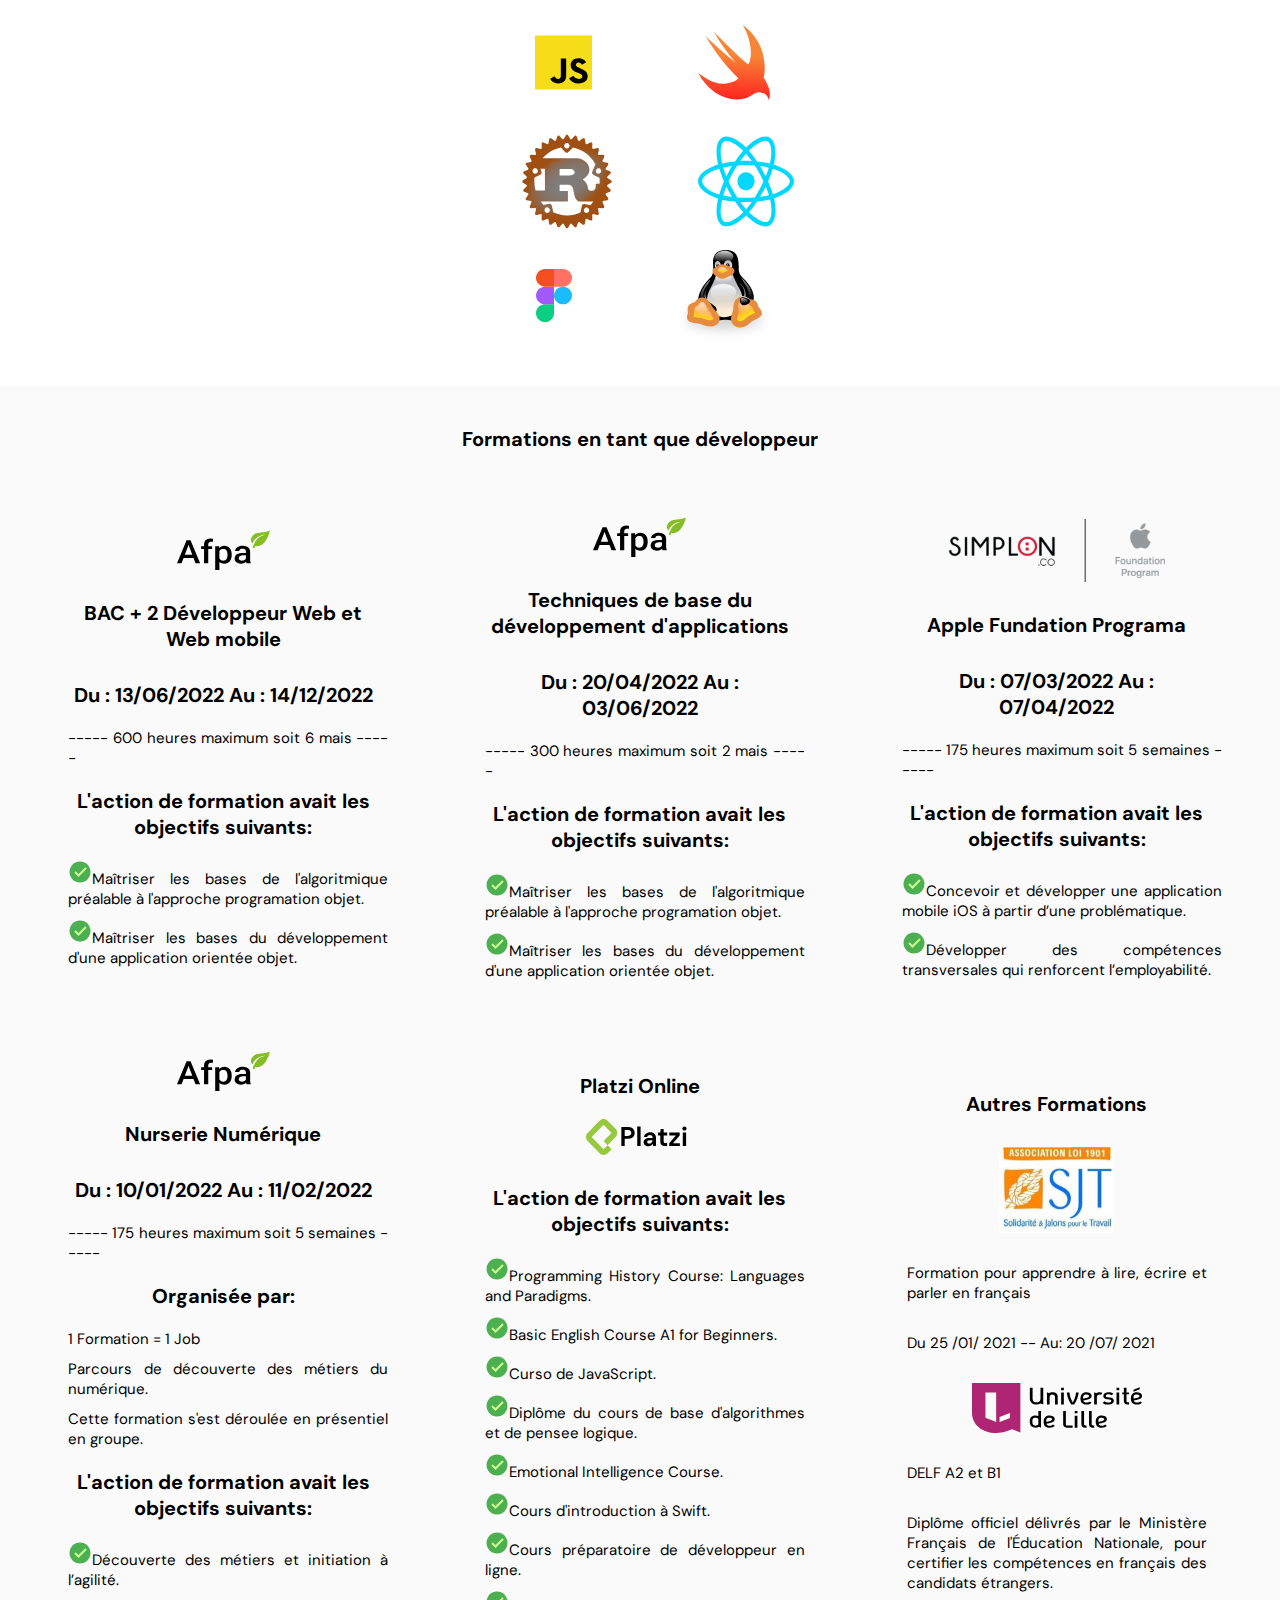
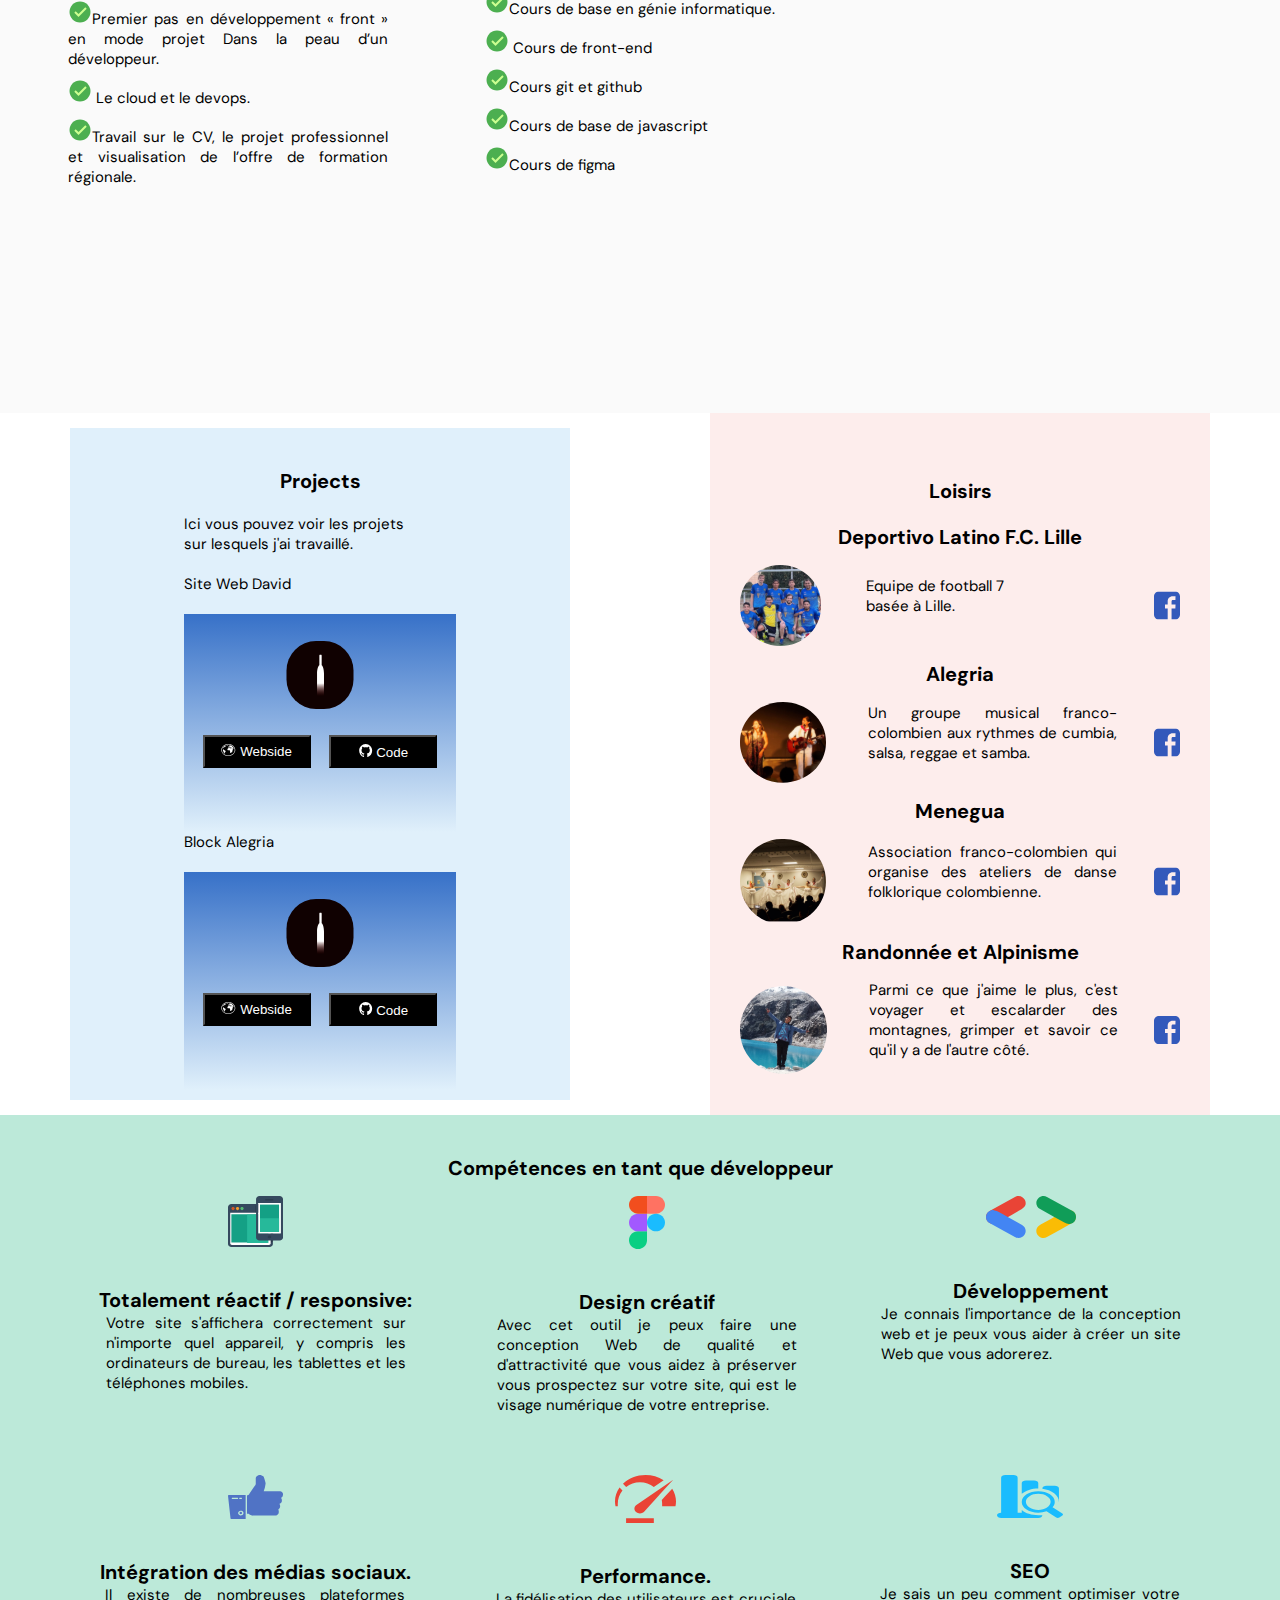
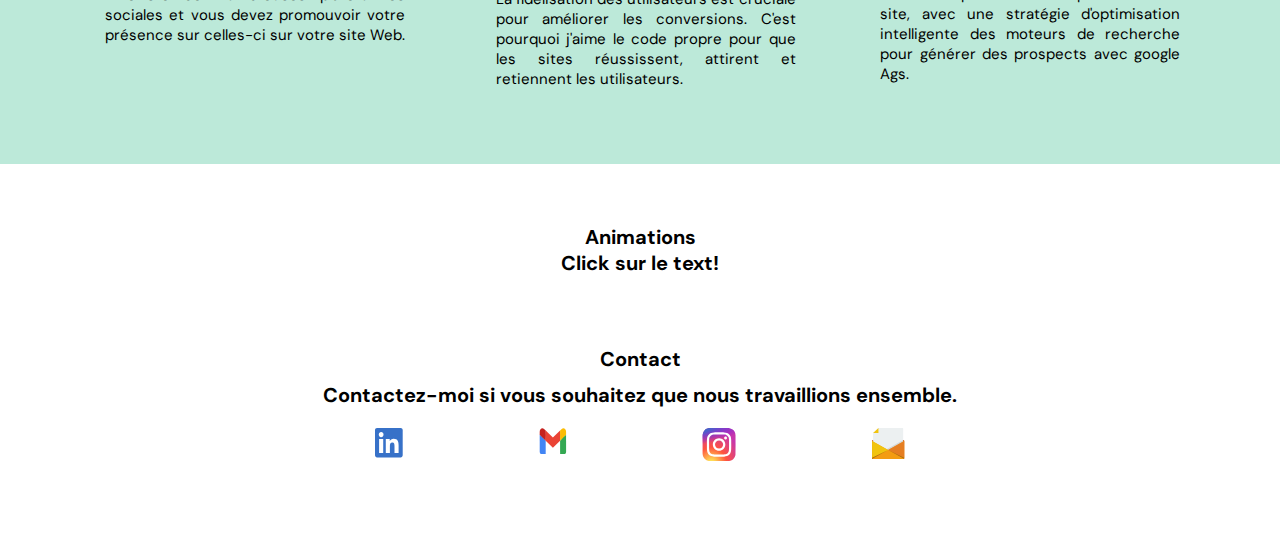
==== commit b2d4b159: "maj" ====
--- a/index.html
+++ b/index.html
@@ -75,10 +75,9 @@
 
             
 
-            </p>
-            <button class="buttonCV"> <img src="./images/icon_descarga.svg" alt="icon_descarga">Télécharger CV </button>
-        </section>
-        <section class="competences">
+                <br><br>
+
+
             <h2>Competences</h2>
             <div class="container-competencesIcons">
                 <div class="Competences_icons">
@@ -356,7 +355,7 @@
         <div class="footer__icons">
             <a target="_blank" href="https://www.linkedin.com/in/davidbonvin/"><img src="./images/icon_in_color.svg"
                     alt="icon_in_color"></a>
-           
+
             <a target="_blank" href="https://mail.google.com/mail/u/0/#inbox"><img src="./images/icon_gmail.svg"
                     alt="icon_gmail"></a>
             <a target="_blank" href="https://www.instagram.com/bonvincode/"><img src="./images/icon_instagram.svg"
--- a/styles.css
+++ b/styles.css
@@ -291,7 +291,7 @@
     width: 100%;
     min-width: 320px;
     height: 100%;
-    padding-top: 30px;
+    padding-top: 55px;
     padding-bottom: 30px;
     background-color:#FDEDEC;
   
--- a/media_Q1025px-1920px.css
+++ b/media_Q1025px-1920px.css
@@ -32,6 +32,9 @@
     
     color: white;
 }
+path {
+  fill: white; 
+}
 .header_icon_in {
   padding: 4em;
   margin-bottom: 70px;
@@ -129,7 +132,7 @@
   .projets {
     width: var(--width-sections);
     margin: var(--margin-sections);
-    padding: var(--pading-sections);
+    /* padding: var(--pading-sections); */
   }
   .loisirs{
     width: var(--width-sections);
--- a/media_Q1900+.css
+++ b/media_Q1900+.css
@@ -145,11 +145,14 @@
 
 .parent3 {
     position: relative;
-    width: 100%;
+    width: 80%;
     min-width: 320px;
     height: 100%;
     background-color: rgb(188, 233, 217);
     padding-bottom: 30px;
+    margin: auto;
+    
+   
 }
 .parent3 h2 {
     text-align: center;
